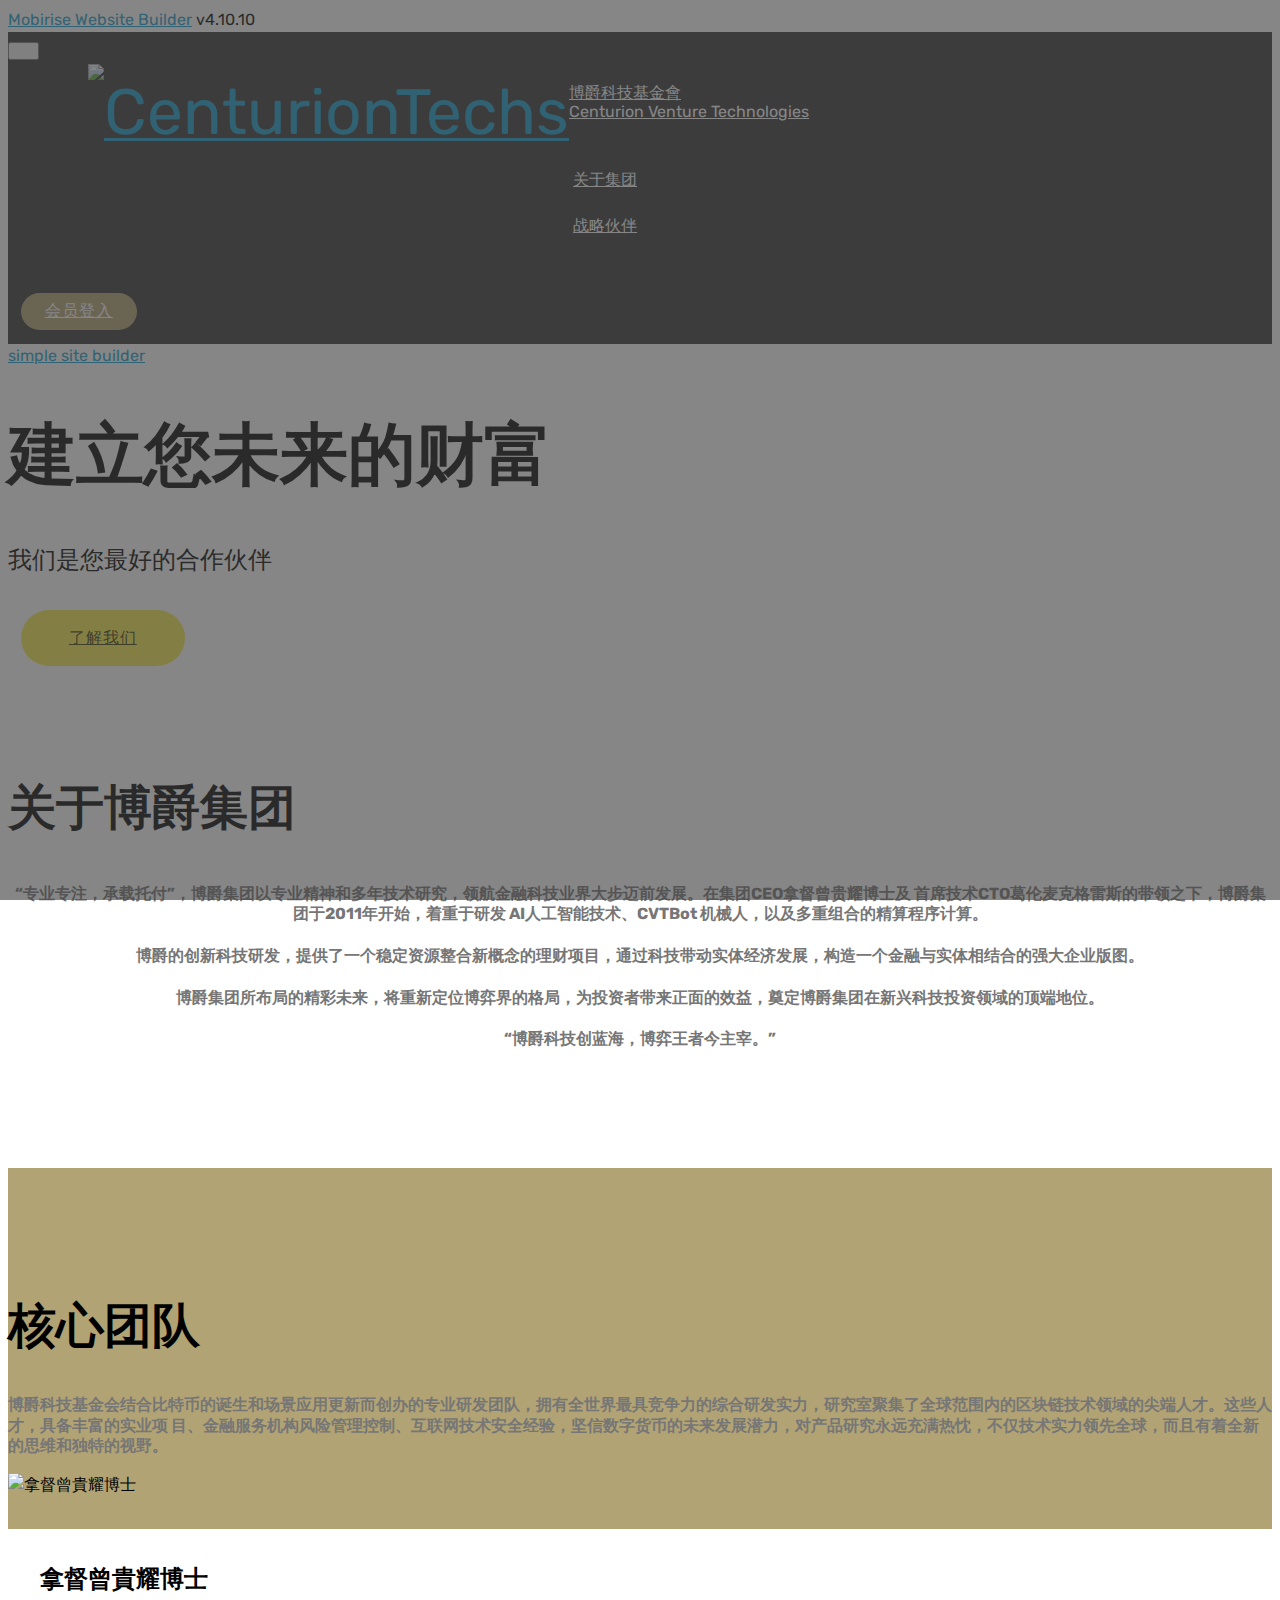
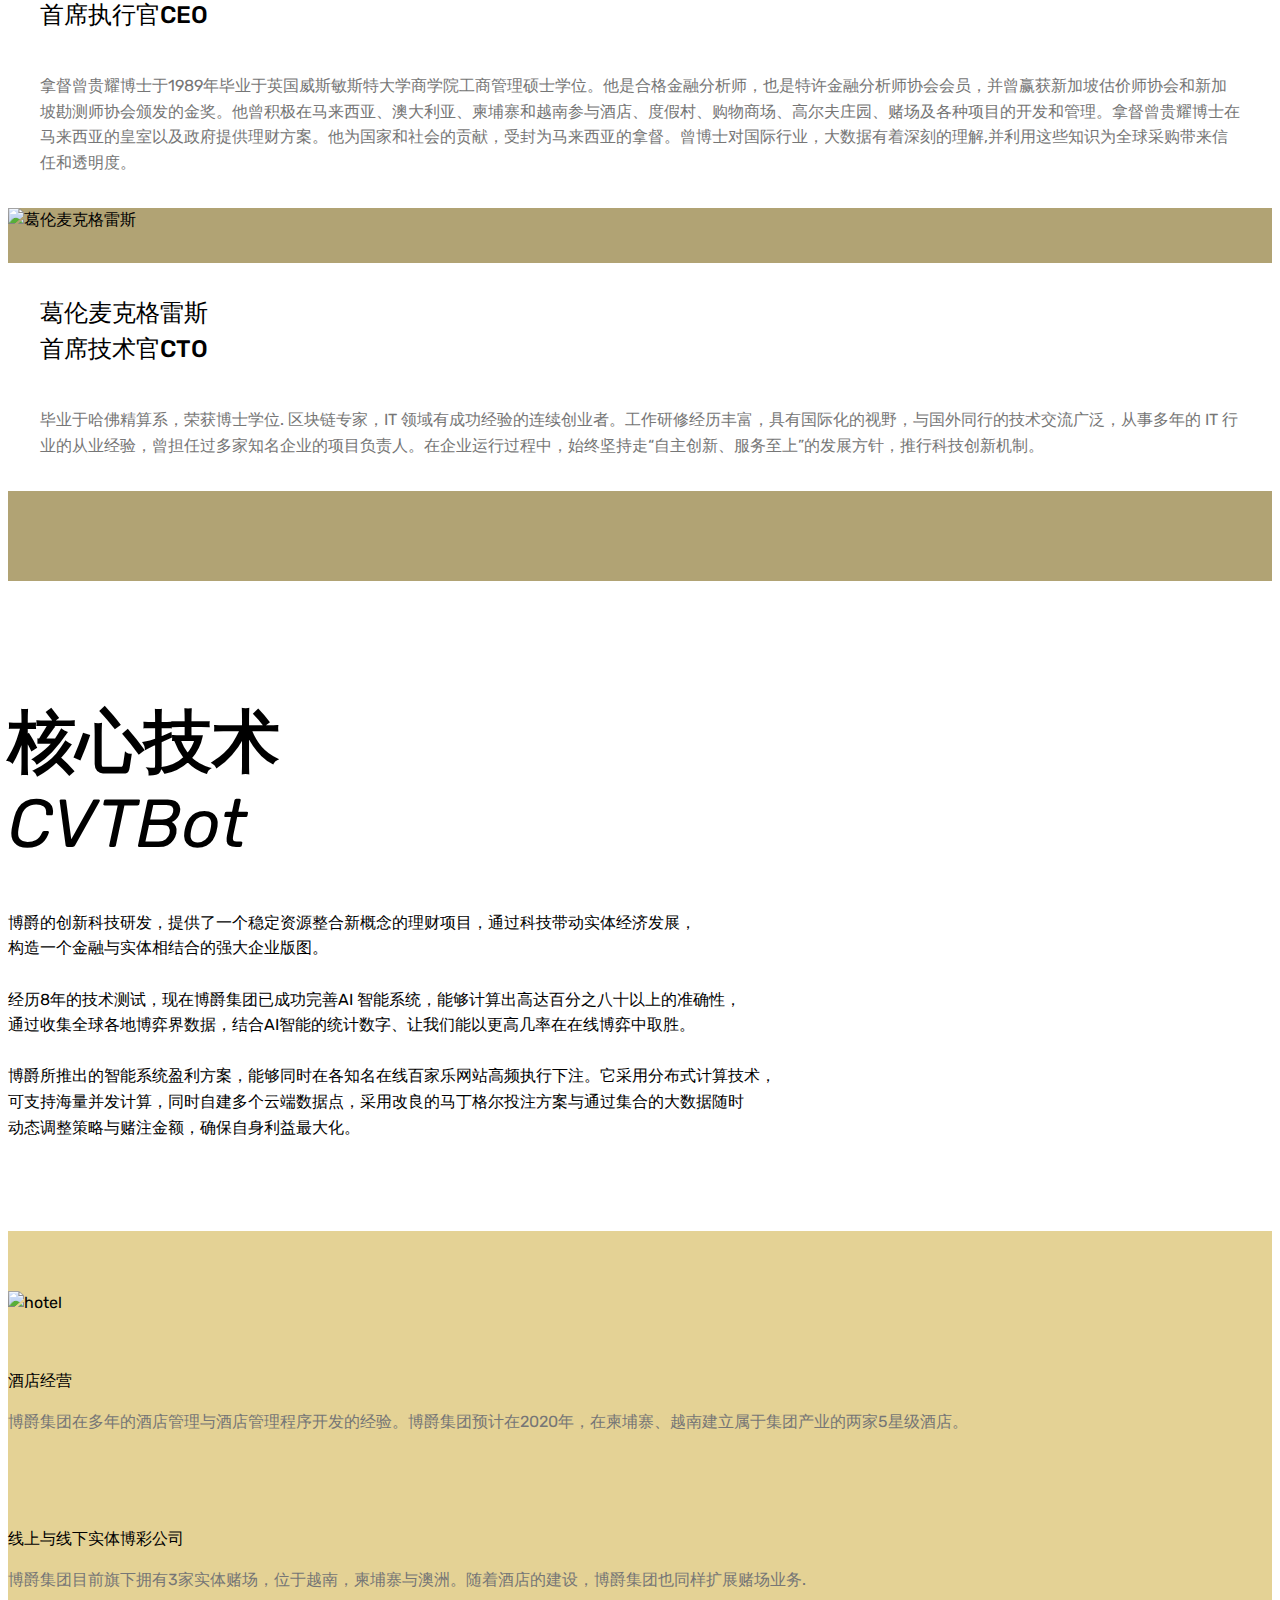
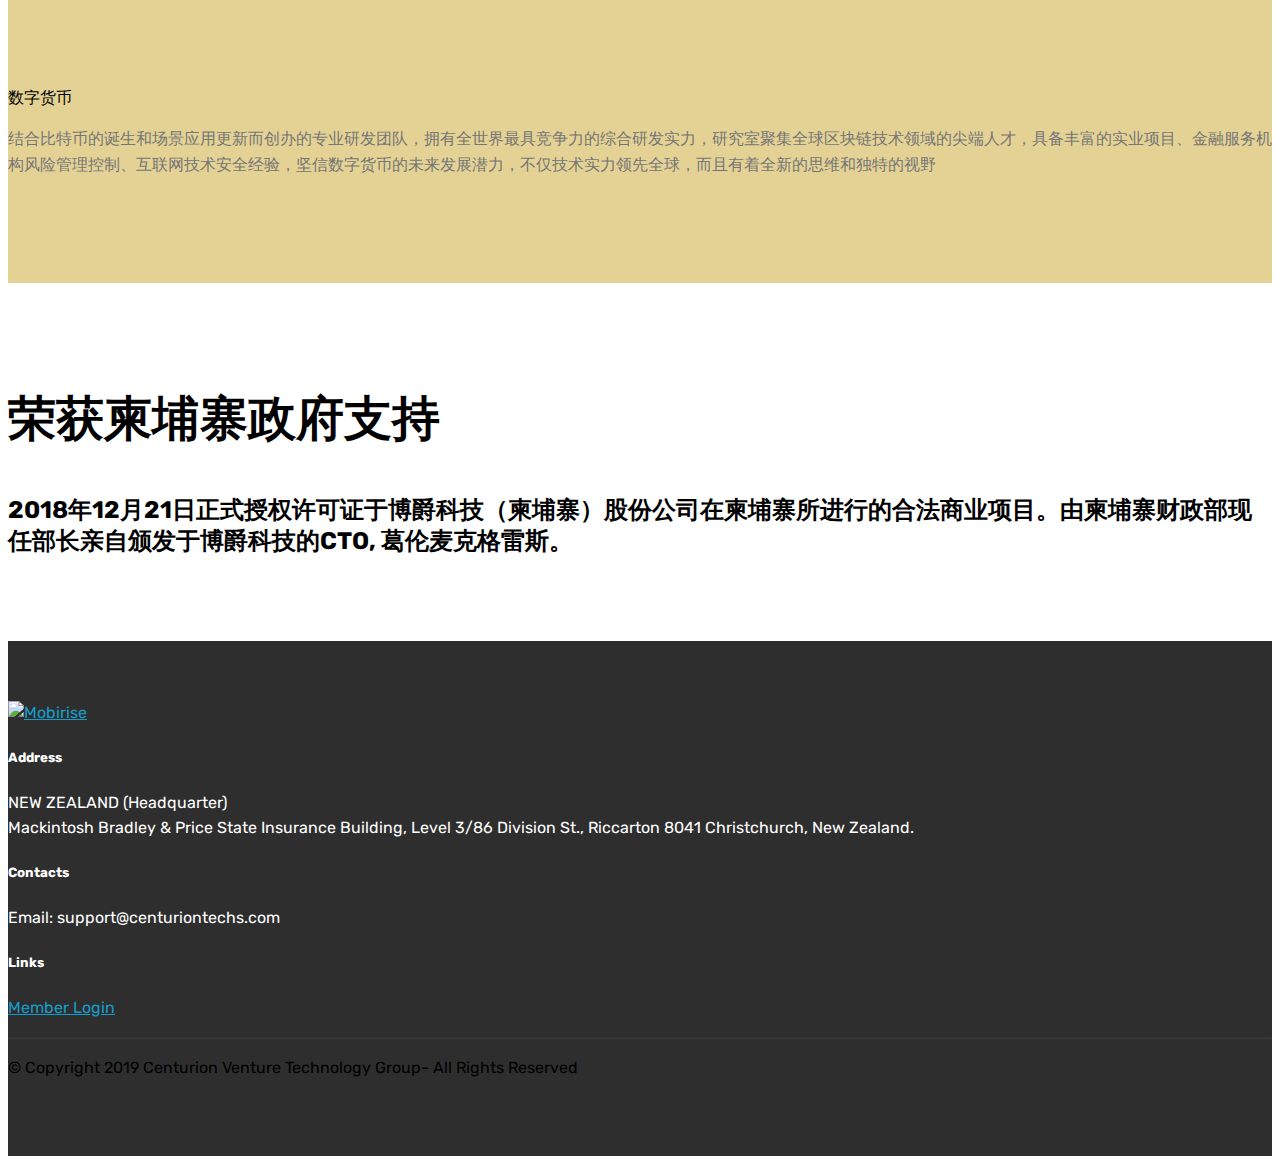
==== index.html @ 99d06e23 "create github pages" ====
<!DOCTYPE html>
<html  >
<head>
  <!-- Site made with Mobirise Website Builder v4.10.10, https://mobirise.com -->
  <meta charset="UTF-8">
  <meta http-equiv="X-UA-Compatible" content="IE=edge">
  <meta name="generator" content="Mobirise v4.10.10, mobirise.com">
  <meta name="viewport" content="width=device-width, initial-scale=1, minimum-scale=1">
  <link rel="shortcut icon" href="assets/images/cvt-logo-only-1-94x87.png" type="image/x-icon">
  <meta name="description" content="">
  
  <title>Home</title>
  <link rel="preload" as="style" href="assets/web/assets/mobirise-icons/mobirise-icons.css">
<link rel="stylesheet" href="assets/web/assets/mobirise-icons/mobirise-icons.css">
  <link rel="preload" as="style" href="assets/bootstrap/css/bootstrap.min.css">
<link rel="stylesheet" href="assets/bootstrap/css/bootstrap.min.css">
  <link rel="preload" as="style" href="assets/bootstrap/css/bootstrap-grid.min.css">
<link rel="stylesheet" href="assets/bootstrap/css/bootstrap-grid.min.css">
  <link rel="preload" as="style" href="assets/bootstrap/css/bootstrap-reboot.min.css">
<link rel="stylesheet" href="assets/bootstrap/css/bootstrap-reboot.min.css">
  <link rel="stylesheet" href="assets/socicon/css/styles.css">
  <link rel="stylesheet" href="assets/tether/tether.min.css">
  <link rel="stylesheet" href="assets/dropdown/css/style.css">
  <link rel="stylesheet" href="assets/theme/css/style.css">
  <link rel="preload" as="style" href="assets/mobirise/css/mbr-additional.css"><link rel="stylesheet" href="assets/mobirise/css/mbr-additional.css" type="text/css">
  
  
  
</head>
<body>
  <section class="menu cid-qTkzRZLJNu" once="menu" id="menu1-0">

    

    <nav class="navbar navbar-expand beta-menu navbar-dropdown align-items-center navbar-toggleable-sm">
        <button class="navbar-toggler navbar-toggler-right" type="button" data-toggle="collapse" data-target="#navbarSupportedContent" aria-controls="navbarSupportedContent" aria-expanded="false" aria-label="Toggle navigation">
            <div class="hamburger">
                <span></span>
                <span></span>
                <span></span>
                <span></span>
            </div>
        </button>
        <div class="menu-logo">
            <div class="navbar-brand">
                <span class="navbar-logo">
                    <a href="index.html">
                         <img src="assets/images/cvt-logo-only-1-94x87.png" alt="CenturionTechs" title="" style="height: 4.8rem;">
                    </a>
                </span>
                <span class="navbar-caption-wrap"><a class="navbar-caption text-white display-4" href="index.html">博爵科技基金會<br>Centurion Venture Technologies<br></a></span>
            </div>
        </div>
        <div class="collapse navbar-collapse" id="navbarSupportedContent">
            <ul class="navbar-nav nav-dropdown" data-app-modern-menu="true"><li class="nav-item">
                    <a class="nav-link link text-white display-4" href="about_us.html">
                        <span class="mbri-home mbr-iconfont mbr-iconfont-btn"></span>
                        关于集团</a>
                </li>
                <li class="nav-item">
                    <a class="nav-link link text-white display-4" href="partnership.html">
                        <span class="mbri-search mbr-iconfont mbr-iconfont-btn"></span>
                        战略伙伴</a>
                </li></ul>
            <div class="navbar-buttons mbr-section-btn"><a class="btn btn-sm btn-danger display-4" href="http://login.centuriontechs.com/Login_m.aspx">会员登入</a></div>
        </div>
    </nav>
</section>

<section class="engine"><a href="https://mobirise.info/f">simple site builder</a></section><section class="cid-qTkA127IK8 mbr-fullscreen mbr-parallax-background" id="header2-1">

    

    

    <div class="container align-center">
        <div class="row justify-content-md-center">
            <div class="mbr-white col-md-10">
                <h1 class="mbr-section-title mbr-bold pb-3 mbr-fonts-style display-1">建立您未来的财富</h1>
                
                <p class="mbr-text pb-3 mbr-fonts-style display-5">
                    我们是您最好的合作伙伴
                </p>
                <div class="mbr-section-btn"><a class="btn btn-md btn-success display-4" href="index.html#content4-3">了解我们</a></div>
            </div>
        </div>
    </div>
    <div class="mbr-arrow hidden-sm-down" aria-hidden="true">
        <a href="#next">
            <i class="mbri-down mbr-iconfont"></i>
        </a>
    </div>
</section>

<section class="mbr-section content4 cid-rCIioKDkxf" id="content4-3">

    

    <div class="container">
        <div class="media-container-row">
            <div class="title col-12 col-md-8">
                <h2 class="align-center pb-3 mbr-fonts-style display-2">关于博爵集团</h2>
                <h3 class="mbr-section-subtitle align-center mbr-light mbr-fonts-style display-4">“专业专注，承载托付”，博爵集团以专业精神和多年技术研究，领航金融科技业界大步迈前发展。在集团CEO拿督曾贵耀博士及 首席技术CTO葛伦麦克格雷斯的带领之下，博爵集团于2011年开始，着重于研发 AI人工智能技术、CVTBot 机械人，以及多重组合的精算程序计算。<div><br></div><div>博爵的创新科技研发，提供了一个稳定资源整合新概念的理财项目，通过科技带动实体经济发展，构造一个金融与实体相结合的强大企业版图。</div><br><div>博爵集团所布局的精彩未来，将重新定位博弈界的格局，为投资者带来正面的效益，奠定博爵集团在新兴科技投资领域的顶端地位。</div><div><br></div><div>“博爵科技创蓝海，博弈王者今主宰。”</div><div><br></div><div><br></div></h3>
                
            </div>
        </div>
    </div>
</section>

<section class="features18 popup-btn-cards cid-rCIofyHYkK" id="features18-5">

    

    
    <div class="container">
        <h2 class="mbr-section-title pb-3 align-center mbr-fonts-style display-2">
            核心团队</h2>
        <h3 class="mbr-section-subtitle display-5 align-center mbr-fonts-style mbr-light display-7">博爵科技基金会结合比特币的诞生和场景应用更新而创办的专业研发团队，拥有全世界最具竞争力的综合研发实力，研究室聚集了全球范围内的区块链技术领域的尖端人才。这些人才，具备丰富的实业项 目、金融服务机构风险管理控制、互联网技术安全经验，坚信数字货币的未来发展潜力，对产品研究永远充满热忱，不仅技术实力领先全球，而且有着全新的思维和独特的视野。</h3>
        <div class="media-container-row pt-5 ">
            <div class="card p-3 col-12 col-md-6">
                <div class="card-wrapper ">
                    <div class="card-img">
                        <div class="mbr-overlay"></div>
                        <div class="mbr-section-btn text-center"><a href="https://mobirise.co" class="btn btn-primary display-4">Learn More</a></div>
                        <img src="assets/images/dato-chan-1046x811.jpg" alt="拿督曾貴耀博士" title="首席执行官CEO">
                    </div>
                    <div class="card-box">
                        <h4 class="card-title mbr-fonts-style display-5"><strong>
                            拿督曾貴耀博士</strong><br>首席执行官CEO<br>
                        </h4>
                        <p class="mbr-text mbr-fonts-style align-left display-7">拿督曾贵耀博士于1989年毕业于英国威斯敏斯特大学商学院工商管理硕士学位。他是合格金融分析师，也是特许金融分析师协会会员，并曾赢获新加坡估价师协会和新加坡勘测师协会颁发的金奖。他曾积极在马来西亚、澳大利亚、柬埔寨和越南参与酒店、度假村、购物商场、高尔夫庄园、赌场及各种项目的开发和管理。拿督曾贵耀博士在马来西亚的皇室以及政府提供理财方案。他为国家和社会的贡献，受封为马来西亚的拿督。曾博士对国际行业，大数据有着深刻的理解,并利用这些知识为全球采购带来信任和透明度。<br></p>
                    </div>
                </div>
            </div>
            <div class="card p-3 col-12 col-md-6">
                <div class="card-wrapper">
                    <div class="card-img">
                        <div class="mbr-overlay"></div>
                        <div class="mbr-section-btn text-center"><a href="https://mobirise.co" class="btn btn-primary display-4">Learn More</a></div>
                        <img src="assets/images/magaren-1-1038x852.jpeg" alt="葛伦麦克格雷斯" title="CTO">
                    </div>
                    <div class="card-box">
                        <h4 class="card-title mbr-fonts-style display-5">
                            葛伦麦克格雷斯
                        <div>首席技术官CTO</div></h4>
                        <p class="mbr-text mbr-fonts-style display-7">毕业于哈佛精算系，荣获博士学位. 区块链专家，IT 领域有成功经验的连续创业者。工作研修经历丰富，具有国际化的视野，与国外同行的技术交流广泛，从事多年的 IT 行业的从业经验，曾担任过多家知名企业的项目负责人。在企业运行过程中，始终坚持走“自主创新、服务至上”的发展方针，推行科技创新机制。<br></p>
                    </div>
                </div>
            </div>

            

            
        </div>
    </div>
</section>

<section class="header8 cid-rCLdLtRGqb mbr-parallax-background" id="header8-d">

    

    <div class="mbr-overlay" style="opacity: 0.4; background-color: rgb(118, 118, 118);">
    </div>

    <div class="container align-center">
        <div class="row justify-content-md-center">
            <div class="mbr-white col-md-10">
                <h1 class="mbr-section-title align-center py-2 mbr-bold mbr-fonts-style display-1">核心技术<br><span style="font-weight: normal;"><em>CVTBot</em></span></h1>
                <p class="mbr-text align-center py-2 mbr-fonts-style display-7">博爵的创新科技研发，提供了一个稳定资源整合新概念的理财项目，通过科技带动实体经济发展，<br>构造一个金融与实体相结合的强大企业版图。<br>&nbsp;<br>经历8年的技术测试，现在博爵集团已成功完善AI 智能系统，能够计算出高达百分之八十以上的准确性，<br>通过收集全球各地博弈界数据，结合AI智能的统计数字、让我们能以更高几率在在线博弈中取胜。<br><br>博爵所推出的智能系统盈利方案，能够同时在各知名在线百家乐网站高频执行下注。它采用分布式计算技术，<br>可支持海量并发计算，同时自建多个云端数据点，采用改良的马丁格尔投注方案与通过集合的大数据随时<br>动态调整策略与赌注金额，确保自身利益最大化。<br></p>
                
                
                
            </div>
        </div>
    </div>
    
</section>

<section class="features2 cid-rCLf1UxCvm" id="features2-e">

    

    
    
    <div class="container">
        <div class="media-container-row">
            <div class="card p-3 col-12 col-md-6 col-lg-4">
                <div class="card-wrapper">
                    <div class="card-img">
                        <img src="assets/images/mbr-676x451.jpg" alt="hotel" title="">
                    </div>
                    <div class="card-box">
                        <h4 class="card-title pb-3 mbr-fonts-style display-7">
                            酒店经营</h4>
                        <p class="mbr-text mbr-fonts-style display-7">博爵集团在多年的酒店管理与酒店管理程序开发的经验。博爵集团预计在2020年，在柬埔寨、越南建立属于集团产业的两家5星级酒店。</p>
                    </div>
                </div>
            </div>

            <div class="card p-3 col-12 col-md-6 col-lg-4">
                <div class="card-wrapper">
                    <div class="card-img">
                        <img src="assets/images/mbr-1-676x451.jpg" alt="" title="">
                    </div>
                    <div class="card-box ">
                        <h4 class="card-title pb-3 mbr-fonts-style display-7">
                            线上与线下实体博彩公司</h4>
                        <p class="mbr-text mbr-fonts-style display-7">博爵集团目前旗下拥有3家实体赌场，位于越南，柬埔寨与澳洲。随着酒店的建设，博爵集团也同样扩展赌场业务.</p>
                    </div>
                </div>
            </div>

            <div class="card p-3 col-12 col-md-6 col-lg-4">
                <div class="card-wrapper">
                    <div class="card-img">
                        <img src="assets/images/mbr-2-676x451.jpg" alt="" title="">
                    </div>
                    <div class="card-box">
                        <h4 class="card-title pb-3 mbr-fonts-style display-7">数字货币</h4>
                        <p class="mbr-text mbr-fonts-style display-7">结合比特币的诞生和场景应用更新而创办的专业研发团队，拥有全世界最具竞争力的综合研发实力，研究室聚集全球区块链技术领域的尖端人才，具备丰富的实业项目、金融服务机构风险管理控制、互联网技术安全经验，坚信数字货币的未来发展潜力，不仅技术实力领先全球，而且有着全新的思维和独特的视野</p>
                    </div>
                </div>
            </div>

            
        </div>
    </div>
</section>

<section class="mbr-section content5 cid-rCLjdOFWBd mbr-parallax-background" id="content5-g">

    

    <div class="mbr-overlay" style="opacity: 0.4; background-color: rgb(35, 35, 35);">
    </div>

    <div class="container">
        <div class="media-container-row">
            <div class="title col-12 col-md-8">
                <h2 class="align-center mbr-bold mbr-white pb-3 mbr-fonts-style display-2">荣获柬埔寨政府支持&nbsp;</h2>
                <h3 class="mbr-section-subtitle align-center mbr-light mbr-white pb-3 mbr-fonts-style display-5">2018年12月21日正式授权许可证于博爵科技（柬埔寨）股份公司在柬埔寨所进行的合法商业项目。由柬埔寨财政部现任部长亲自颁发于博爵科技的CTO, 葛伦麦克格雷斯。</h3>
                
                
            </div>
        </div>
    </div>
</section>

<section class="cid-qTkAaeaxX5" id="footer1-2">

    

    

    <div class="container">
        <div class="media-container-row content text-white">
            <div class="col-12 col-md-3">
                <div class="media-wrap">
                    <a href="https://mobirise.com/">
                        <img src="assets/images/-logo-white-1-208x101.png" alt="Mobirise" title="">
                    </a>
                </div>
            </div>
            <div class="col-12 col-md-3 mbr-fonts-style display-7">
                <h5 class="pb-3">
                    Address
                </h5>
                <p class="mbr-text">NEW ZEALAND (Headquarter)<br>Mackintosh Bradley &amp; Price State Insurance Building, Level 3/86 Division St., Riccarton 8041 Christchurch, New Zealand.</p>
            </div>
            <div class="col-12 col-md-3 mbr-fonts-style display-7">
                <h5 class="pb-3">
                    Contacts
                </h5>
                <p class="mbr-text">
                    Email: support@centuriontechs.com
<br></p>
            </div>
            <div class="col-12 col-md-3 mbr-fonts-style display-7">
                <h5 class="pb-3">
                    Links
                </h5>
                <p class="mbr-text"><a href="http://login.centuriontechs.com">Member Login</a></p>
            </div>
        </div>
        <div class="footer-lower">
            <div class="media-container-row">
                <div class="col-sm-12">
                    <hr>
                </div>
            </div>
            <div class="media-container-row mbr-white">
                <div class="col-sm-6 copyright">
                    <p class="mbr-text mbr-fonts-style display-7">
                        © Copyright 2019 Centurion Venture Technology Group- All Rights Reserved
                    </p>
                </div>
                <div class="col-md-6">
                    
                </div>
            </div>
        </div>
    </div>
</section>


  <script src="assets/web/assets/jquery/jquery.min.js"></script>
  <script src="assets/popper/popper.min.js"></script>
  <script src="assets/bootstrap/js/bootstrap.min.js"></script>
  <script async src="assets/smoothscroll/smooth-scroll.js"></script>
  <script async src="assets/tether/tether.min.js"></script>
  <script async src="assets/touchswipe/jquery.touch-swipe.min.js"></script>
  <script async src="assets/parallax/jarallax.min.js"></script>
  <script async src="assets/mbr-popup-btns/mbr-popup-btns.js"></script>
  <script async src="assets/playervimeo/vimeo_player.js"></script>
  <script async src="assets/dropdown/js/nav-dropdown.js"></script>
  <script async src="assets/dropdown/js/navbar-dropdown.js"></script>
  <script async src="assets/theme/js/script.js"></script>
  
  
</body>
</html>
---- assets/mobirise/css/mbr-additional.css ----
@import url(https://fonts.googleapis.com/css?family=Rubik:300,300i,400,400i,500,500i,700,700i,900,900i&display=swap);





body {
  font-style: normal;
  line-height: 1.5;
  font-family: Rubik;
}
.mbr-section-title {
  font-style: normal;
  line-height: 1.2;
}
.mbr-section-subtitle {
  line-height: 1.3;
}
.mbr-text {
  font-style: normal;
  line-height: 1.6;
}
.display-1 {
  font-family: 'Rubik', sans-serif;
  font-size: 4.25rem;
  font-display: swap;
}
.display-1 > .mbr-iconfont {
  font-size: 6.8rem;
}
.display-2 {
  font-family: 'Rubik', sans-serif;
  font-size: 3rem;
  font-display: swap;
}
.display-2 > .mbr-iconfont {
  font-size: 4.8rem;
}
.display-4 {
  font-family: 'Rubik', sans-serif;
  font-size: 1rem;
  font-display: swap;
}
.display-4 > .mbr-iconfont {
  font-size: 1.6rem;
}
.display-5 {
  font-family: 'Rubik', sans-serif;
  font-size: 1.5rem;
  font-display: swap;
}
.display-5 > .mbr-iconfont {
  font-size: 2.4rem;
}
.display-7 {
  font-family: 'Rubik', sans-serif;
  font-size: 1rem;
  font-display: swap;
}
.display-7 > .mbr-iconfont {
  font-size: 1.6rem;
}
/* ---- Fluid typography for mobile devices ---- */
/* 1.4 - font scale ratio ( bootstrap == 1.42857 ) */
/* 100vw - current viewport width */
/* (48 - 20)  48 == 48rem == 768px, 20 == 20rem == 320px(minimal supported viewport) */
/* 0.65 - min scale variable, may vary */
@media (max-width: 768px) {
  .display-1 {
    font-size: 3.4rem;
    font-size: calc( 2.1374999999999997rem + (4.25 - 2.1374999999999997) * ((100vw - 20rem) / (48 - 20)));
    line-height: calc( 1.4 * (2.1374999999999997rem + (4.25 - 2.1374999999999997) * ((100vw - 20rem) / (48 - 20))));
  }
  .display-2 {
    font-size: 2.4rem;
    font-size: calc( 1.7rem + (3 - 1.7) * ((100vw - 20rem) / (48 - 20)));
    line-height: calc( 1.4 * (1.7rem + (3 - 1.7) * ((100vw - 20rem) / (48 - 20))));
  }
  .display-4 {
    font-size: 0.8rem;
    font-size: calc( 1rem + (1 - 1) * ((100vw - 20rem) / (48 - 20)));
    line-height: calc( 1.4 * (1rem + (1 - 1) * ((100vw - 20rem) / (48 - 20))));
  }
  .display-5 {
    font-size: 1.2rem;
    font-size: calc( 1.175rem + (1.5 - 1.175) * ((100vw - 20rem) / (48 - 20)));
    line-height: calc( 1.4 * (1.175rem + (1.5 - 1.175) * ((100vw - 20rem) / (48 - 20))));
  }
}
/* Buttons */
.btn {
  font-weight: 500;
  border-width: 2px;
  font-style: normal;
  letter-spacing: 1px;
  margin: .4rem .8rem;
  white-space: normal;
  -webkit-transition: all 0.3s ease-in-out;
  -moz-transition: all 0.3s ease-in-out;
  transition: all 0.3s ease-in-out;
  display: inline-flex;
  align-items: center;
  justify-content: center;
  word-break: break-word;
  -webkit-align-items: center;
  -webkit-justify-content: center;
  display: -webkit-inline-flex;
  padding: 1rem 3rem;
  border-radius: 3px;
}
.btn-sm {
  font-weight: 500;
  letter-spacing: 1px;
  -webkit-transition: all 0.3s ease-in-out;
  -moz-transition: all 0.3s ease-in-out;
  transition: all 0.3s ease-in-out;
  padding: 0.6rem 1.5rem;
  border-radius: 3px;
}
.btn-md {
  font-weight: 500;
  letter-spacing: 1px;
  margin: .4rem .8rem !important;
  -webkit-transition: all 0.3s ease-in-out;
  -moz-transition: all 0.3s ease-in-out;
  transition: all 0.3s ease-in-out;
  padding: 1rem 3rem;
  border-radius: 3px;
}
.btn-lg {
  font-weight: 500;
  letter-spacing: 1px;
  margin: .4rem .8rem !important;
  -webkit-transition: all 0.3s ease-in-out;
  -moz-transition: all 0.3s ease-in-out;
  transition: all 0.3s ease-in-out;
  padding: 1.2rem 3.2rem;
  border-radius: 3px;
}
.bg-primary {
  background-color: #149dcc !important;
}
.bg-success {
  background-color: #f7ed4a !important;
}
.bg-info {
  background-color: #82786e !important;
}
.bg-warning {
  background-color: #879a9f !important;
}
.bg-danger {
  background-color: #b1a374 !important;
}
.btn-primary,
.btn-primary:active {
  background-color: #149dcc !important;
  border-color: #149dcc !important;
  color: #ffffff !important;
}
.btn-primary:hover,
.btn-primary:focus,
.btn-primary.focus,
.btn-primary.active {
  color: #ffffff !important;
  background-color: #0d6786 !important;
  border-color: #0d6786 !important;
}
.btn-primary.disabled,
.btn-primary:disabled {
  color: #ffffff !important;
  background-color: #0d6786 !important;
  border-color: #0d6786 !important;
}
.btn-secondary,
.btn-secondary:active {
  background-color: #ff3366 !important;
  border-color: #ff3366 !important;
  color: #ffffff !important;
}
.btn-secondary:hover,
.btn-secondary:focus,
.btn-secondary.focus,
.btn-secondary.active {
  color: #ffffff !important;
  background-color: #e50039 !important;
  border-color: #e50039 !important;
}
.btn-secondary.disabled,
.btn-secondary:disabled {
  color: #ffffff !important;
  background-color: #e50039 !important;
  border-color: #e50039 !important;
}
.btn-info,
.btn-info:active {
  background-color: #82786e !important;
  border-color: #82786e !important;
  color: #ffffff !important;
}
.btn-info:hover,
.btn-info:focus,
.btn-info.focus,
.btn-info.active {
  color: #ffffff !important;
  background-color: #59524b !important;
  border-color: #59524b !important;
}
.btn-info.disabled,
.btn-info:disabled {
  color: #ffffff !important;
  background-color: #59524b !important;
  border-color: #59524b !important;
}
.btn-success,
.btn-success:active {
  background-color: #f7ed4a !important;
  border-color: #f7ed4a !important;
  color: #3f3c03 !important;
}
.btn-success:hover,
.btn-success:focus,
.btn-success.focus,
.btn-success.active {
  color: #3f3c03 !important;
  background-color: #eadd0a !important;
  border-color: #eadd0a !important;
}
.btn-success.disabled,
.btn-success:disabled {
  color: #3f3c03 !important;
  background-color: #eadd0a !important;
  border-color: #eadd0a !important;
}
.btn-warning,
.btn-warning:active {
  background-color: #879a9f !important;
  border-color: #879a9f !important;
  color: #ffffff !important;
}
.btn-warning:hover,
.btn-warning:focus,
.btn-warning.focus,
.btn-warning.active {
  color: #ffffff !important;
  background-color: #617479 !important;
  border-color: #617479 !important;
}
.btn-warning.disabled,
.btn-warning:disabled {
  color: #ffffff !important;
  background-color: #617479 !important;
  border-color: #617479 !important;
}
.btn-danger,
.btn-danger:active {
  background-color: #b1a374 !important;
  border-color: #b1a374 !important;
  color: #ffffff !important;
}
.btn-danger:hover,
.btn-danger:focus,
.btn-danger.focus,
.btn-danger.active {
  color: #ffffff !important;
  background-color: #8b7d4e !important;
  border-color: #8b7d4e !important;
}
.btn-danger.disabled,
.btn-danger:disabled {
  color: #ffffff !important;
  background-color: #8b7d4e !important;
  border-color: #8b7d4e !important;
}
.btn-white {
  color: #333333 !important;
}
.btn-white,
.btn-white:active {
  background-color: #ffffff !important;
  border-color: #ffffff !important;
  color: #808080 !important;
}
.btn-white:hover,
.btn-white:focus,
.btn-white.focus,
.btn-white.active {
  color: #808080 !important;
  background-color: #d9d9d9 !important;
  border-color: #d9d9d9 !important;
}
.btn-white.disabled,
.btn-white:disabled {
  color: #808080 !important;
  background-color: #d9d9d9 !important;
  border-color: #d9d9d9 !important;
}
.btn-black,
.btn-black:active {
  background-color: #333333 !important;
  border-color: #333333 !important;
  color: #ffffff !important;
}
.btn-black:hover,
.btn-black:focus,
.btn-black.focus,
.btn-black.active {
  color: #ffffff !important;
  background-color: #0d0d0d !important;
  border-color: #0d0d0d !important;
}
.btn-black.disabled,
.btn-black:disabled {
  color: #ffffff !important;
  background-color: #0d0d0d !important;
  border-color: #0d0d0d !important;
}
.btn-primary-outline,
.btn-primary-outline:active {
  background: none;
  border-color: #0b566f;
  color: #0b566f;
}
.btn-primary-outline:hover,
.btn-primary-outline:focus,
.btn-primary-outline.focus,
.btn-primary-outline.active {
  color: #ffffff;
  background-color: #149dcc;
  border-color: #149dcc;
}
.btn-primary-outline.disabled,
.btn-primary-outline:disabled {
  color: #ffffff !important;
  background-color: #149dcc !important;
  border-color: #149dcc !important;
}
.btn-secondary-outline,
.btn-secondary-outline:active {
  background: none;
  border-color: #cc0033;
  color: #cc0033;
}
.btn-secondary-outline:hover,
.btn-secondary-outline:focus,
.btn-secondary-outline.focus,
.btn-secondary-outline.active {
  color: #ffffff;
  background-color: #ff3366;
  border-color: #ff3366;
}
.btn-secondary-outline.disabled,
.btn-secondary-outline:disabled {
  color: #ffffff !important;
  background-color: #ff3366 !important;
  border-color: #ff3366 !important;
}
.btn-info-outline,
.btn-info-outline:active {
  background: none;
  border-color: #4b453f;
  color: #4b453f;
}
.btn-info-outline:hover,
.btn-info-outline:focus,
.btn-info-outline.focus,
.btn-info-outline.active {
  color: #ffffff;
  background-color: #82786e;
  border-color: #82786e;
}
.btn-info-outline.disabled,
.btn-info-outline:disabled {
  color: #ffffff !important;
  background-color: #82786e !important;
  border-color: #82786e !important;
}
.btn-success-outline,
.btn-success-outline:active {
  background: none;
  border-color: #d2c609;
  color: #d2c609;
}
.btn-success-outline:hover,
.btn-success-outline:focus,
.btn-success-outline.focus,
.btn-success-outline.active {
  color: #3f3c03;
  background-color: #f7ed4a;
  border-color: #f7ed4a;
}
.btn-success-outline.disabled,
.btn-success-outline:disabled {
  color: #3f3c03 !important;
  background-color: #f7ed4a !important;
  border-color: #f7ed4a !important;
}
.btn-warning-outline,
.btn-warning-outline:active {
  background: none;
  border-color: #55666b;
  color: #55666b;
}
.btn-warning-outline:hover,
.btn-warning-outline:focus,
.btn-warning-outline.focus,
.btn-warning-outline.active {
  color: #ffffff;
  background-color: #879a9f;
  border-color: #879a9f;
}
.btn-warning-outline.disabled,
.btn-warning-outline:disabled {
  color: #ffffff !important;
  background-color: #879a9f !important;
  border-color: #879a9f !important;
}
.btn-danger-outline,
.btn-danger-outline:active {
  background: none;
  border-color: #7a6e45;
  color: #7a6e45;
}
.btn-danger-outline:hover,
.btn-danger-outline:focus,
.btn-danger-outline.focus,
.btn-danger-outline.active {
  color: #ffffff;
  background-color: #b1a374;
  border-color: #b1a374;
}
.btn-danger-outline.disabled,
.btn-danger-outline:disabled {
  color: #ffffff !important;
  background-color: #b1a374 !important;
  border-color: #b1a374 !important;
}
.btn-black-outline,
.btn-black-outline:active {
  background: none;
  border-color: #000000;
  color: #000000;
}
.btn-black-outline:hover,
.btn-black-outline:focus,
.btn-black-outline.focus,
.btn-black-outline.active {
  color: #ffffff;
  background-color: #333333;
  border-color: #333333;
}
.btn-black-outline.disabled,
.btn-black-outline:disabled {
  color: #ffffff !important;
  background-color: #333333 !important;
  border-color: #333333 !important;
}
.btn-white-outline,
.btn-white-outline:active,
.btn-white-outline.active {
  background: none;
  border-color: #ffffff;
  color: #ffffff;
}
.btn-white-outline:hover,
.btn-white-outline:focus,
.btn-white-outline.focus {
  color: #333333;
  background-color: #ffffff;
  border-color: #ffffff;
}
.text-primary {
  color: #149dcc !important;
}
.text-secondary {
  color: #ff3366 !important;
}
.text-success {
  color: #f7ed4a !important;
}
.text-info {
  color: #82786e !important;
}
.text-warning {
  color: #879a9f !important;
}
.text-danger {
  color: #b1a374 !important;
}
.text-white {
  color: #ffffff !important;
}
.text-black {
  color: #000000 !important;
}
a.text-primary:hover,
a.text-primary:focus {
  color: #0b566f !important;
}
a.text-secondary:hover,
a.text-secondary:focus {
  color: #cc0033 !important;
}
a.text-success:hover,
a.text-success:focus {
  color: #d2c609 !important;
}
a.text-info:hover,
a.text-info:focus {
  color: #4b453f !important;
}
a.text-warning:hover,
a.text-warning:focus {
  color: #55666b !important;
}
a.text-danger:hover,
a.text-danger:focus {
  color: #7a6e45 !important;
}
a.text-white:hover,
a.text-white:focus {
  color: #b3b3b3 !important;
}
a.text-black:hover,
a.text-black:focus {
  color: #4d4d4d !important;
}
.alert-success {
  background-color: #70c770;
}
.alert-info {
  background-color: #82786e;
}
.alert-warning {
  background-color: #879a9f;
}
.alert-danger {
  background-color: #b1a374;
}
.mbr-section-btn a.btn:not(.btn-form) {
  border-radius: 100px;
}
.mbr-section-btn a.btn:not(.btn-form):hover,
.mbr-section-btn a.btn:not(.btn-form):focus {
  box-shadow: none !important;
}
.mbr-section-btn a.btn:not(.btn-form):hover,
.mbr-section-btn a.btn:not(.btn-form):focus {
  box-shadow: 0 10px 40px 0 rgba(0, 0, 0, 0.2) !important;
  -webkit-box-shadow: 0 10px 40px 0 rgba(0, 0, 0, 0.2) !important;
}
.mbr-gallery-filter li a {
  border-radius: 100px !important;
}
.mbr-gallery-filter li.active .btn {
  background-color: #149dcc;
  border-color: #149dcc;
  color: #ffffff;
}
.mbr-gallery-filter li.active .btn:focus {
  box-shadow: none;
}
.nav-tabs .nav-link {
  border-radius: 100px !important;
}
.btn-form {
  border-radius: 0;
}
.btn-form:hover {
  cursor: pointer;
}
a,
a:hover {
  color: #149dcc;
}
.mbr-plan-header.bg-primary .mbr-plan-subtitle,
.mbr-plan-header.bg-primary .mbr-plan-price-desc {
  color: #b4e6f8;
}
.mbr-plan-header.bg-success .mbr-plan-subtitle,
.mbr-plan-header.bg-success .mbr-plan-price-desc {
  color: #ffffff;
}
.mbr-plan-header.bg-info .mbr-plan-subtitle,
.mbr-plan-header.bg-info .mbr-plan-price-desc {
  color: #beb8b2;
}
.mbr-plan-header.bg-warning .mbr-plan-subtitle,
.mbr-plan-header.bg-warning .mbr-plan-price-desc {
  color: #ced6d8;
}
.mbr-plan-header.bg-danger .mbr-plan-subtitle,
.mbr-plan-header.bg-danger .mbr-plan-price-desc {
  color: #dfd9c6;
}
/* Scroll to top button*/
.scrollToTop_wraper {
  display: none;
}
#scrollToTop a i:before {
  content: '';
  position: absolute;
  height: 40%;
  top: 25%;
  background: #fff;
  width: 2px;
  left: calc(50% - 1px);
}
#scrollToTop a i:after {
  content: '';
  position: absolute;
  display: block;
  border-top: 2px solid #fff;
  border-right: 2px solid #fff;
  width: 40%;
  height: 40%;
  left: 30%;
  bottom: 30%;
  transform: rotate(135deg);
  -webkit-transform: rotate(135deg);
}
/* Others*/
.note-check a[data-value=Rubik] {
  font-style: normal;
}
.mbr-arrow a {
  color: #ffffff;
}
@media (max-width: 767px) {
  .mbr-arrow {
    display: none;
  }
}
.form-control-label {
  position: relative;
  cursor: pointer;
  margin-bottom: .357em;
  padding: 0;
}
.alert {
  color: #ffffff;
  border-radius: 0;
  border: 0;
  font-size: .875rem;
  line-height: 1.5;
  margin-bottom: 1.875rem;
  padding: 1.25rem;
  position: relative;
}
.alert.alert-form::after {
  background-color: inherit;
  bottom: -7px;
  content: "";
  display: block;
  height: 14px;
  left: 50%;
  margin-left: -7px;
  position: absolute;
  transform: rotate(45deg);
  width: 14px;
  -webkit-transform: rotate(45deg);
}
.form-control {
  background-color: #f5f5f5;
  box-shadow: none;
  color: #565656;
  font-family: 'Rubik', sans-serif;
  font-size: 1rem;
  font-display: swap;
  line-height: 1.43;
  min-height: 3.5em;
  padding: 1.07em .5em;
}
.form-control > .mbr-iconfont {
  font-size: 1.6rem;
}
.form-control,
.form-control:focus {
  border: 1px solid #e8e8e8;
}
.form-active .form-control:invalid {
  border-color: red;
}
.mbr-overlay {
  background-color: #000;
  bottom: 0;
  left: 0;
  opacity: .5;
  position: absolute;
  right: 0;
  top: 0;
  z-index: 0;
  pointer-events: none;
}
blockquote {
  font-style: italic;
  padding: 10px 0 10px 20px;
  font-size: 1.09rem;
  position: relative;
  border-color: #149dcc;
  border-width: 3px;
}
ul,
ol,
pre,
blockquote {
  margin-bottom: 2.3125rem;
}
pre {
  background: #f4f4f4;
  padding: 10px 24px;
  white-space: pre-wrap;
}
.inactive {
  -webkit-user-select: none;
  -moz-user-select: none;
  -ms-user-select: none;
  user-select: none;
  pointer-events: none;
  -webkit-user-drag: none;
  user-drag: none;
}
.mbr-section__comments .row {
  justify-content: center;
  -webkit-justify-content: center;
}
/* Forms */
.mbr-form .btn {
  margin: .4rem 0;
}
.mbr-form .input-group-btn a.btn {
  border-radius: 100px !important;
}
.mbr-form .input-group-btn a.btn:hover {
  box-shadow: 0 10px 40px 0 rgba(0, 0, 0, 0.2);
}
.mbr-form .input-group-btn button[type="submit"] {
  border-radius: 100px !important;
  padding: 1rem 3rem;
}
.mbr-form .input-group-btn button[type="submit"]:hover {
  box-shadow: 0 10px 40px 0 rgba(0, 0, 0, 0.2);
}
.form2 .form-control {
  border-top-left-radius: 100px;
  border-bottom-left-radius: 100px;
}
.form2 .input-group-btn a.btn {
  border-top-left-radius: 0 !important;
  border-bottom-left-radius: 0 !important;
}
.form2 .input-group-btn button[type="submit"] {
  border-top-left-radius: 0 !important;
  border-bottom-left-radius: 0 !important;
}
.form3 input[type="email"] {
  border-radius: 100px !important;
}
@media (max-width: 349px) {
  .form2 input[type="email"] {
    border-radius: 100px !important;
  }
  .form2 .input-group-btn a.btn {
    border-radius: 100px !important;
  }
  .form2 .input-group-btn button[type="submit"] {
    border-radius: 100px !important;
  }
}
@media (max-width: 767px) {
  .btn {
    font-size: .75rem !important;
  }
  .btn .mbr-iconfont {
    font-size: 1rem !important;
  }
}
/* Social block */
.btn-social {
  font-size: 20px;
  border-radius: 50%;
  padding: 0;
  width: 44px;
  height: 44px;
  line-height: 44px;
  text-align: center;
  position: relative;
  border: 2px solid #c0a375;
  border-color: #149dcc;
  color: #232323;
  cursor: pointer;
}
.btn-social i {
  top: 0;
  line-height: 44px;
  width: 44px;
}
.btn-social:hover {
  color: #fff;
  background: #149dcc;
}
.btn-social + .btn {
  margin-left: .1rem;
}
/* Footer */
.mbr-footer-content li::before,
.mbr-footer .mbr-contacts li::before {
  background: #149dcc;
}
.mbr-footer-content li a:hover,
.mbr-footer .mbr-contacts li a:hover {
  color: #149dcc;
}
.footer3 input[type="email"],
.footer4 input[type="email"] {
  border-radius: 100px !important;
}
.footer3 .input-group-btn a.btn,
.footer4 .input-group-btn a.btn {
  border-radius: 100px !important;
}
.footer3 .input-group-btn button[type="submit"],
.footer4 .input-group-btn button[type="submit"] {
  border-radius: 100px !important;
}
/* Headers*/
.header13 .form-inline input[type="email"],
.header14 .form-inline input[type="email"] {
  border-radius: 100px;
}
.header13 .form-inline input[type="text"],
.header14 .form-inline input[type="text"] {
  border-radius: 100px;
}
.header13 .form-inline input[type="tel"],
.header14 .form-inline input[type="tel"] {
  border-radius: 100px;
}
.header13 .form-inline a.btn,
.header14 .form-inline a.btn {
  border-radius: 100px;
}
.header13 .form-inline button,
.header14 .form-inline button {
  border-radius: 100px !important;
}
@media screen and (-ms-high-contrast: active), (-ms-high-contrast: none) {
  .card-wrapper {
    flex: auto!important;
  }
}
.jq-selectbox li:hover,
.jq-selectbox li.selected {
  background-color: #149dcc;
  color: #ffffff;
}
.jq-selectbox .jq-selectbox__trigger-arrow,
.jq-number__spin.minus:after,
.jq-number__spin.plus:after {
  transition: 0.4s;
  border-top-color: currentColor;
  border-bottom-color: currentColor;
}
.jq-selectbox:hover .jq-selectbox__trigger-arrow,
.jq-number__spin.minus:hover:after,
.jq-number__spin.plus:hover:after {
  border-top-color: #149dcc;
  border-bottom-color: #149dcc;
}
.xdsoft_datetimepicker .xdsoft_calendar td.xdsoft_default,
.xdsoft_datetimepicker .xdsoft_calendar td.xdsoft_current,
.xdsoft_datetimepicker .xdsoft_timepicker .xdsoft_time_box > div > div.xdsoft_current {
  color: #ffffff !important;
  background-color: #149dcc !important;
  box-shadow: none!important;
}
.xdsoft_datetimepicker .xdsoft_calendar td:hover,
.xdsoft_datetimepicker .xdsoft_timepicker .xdsoft_time_box > div > div:hover {
  color: #ffffff !important;
  background: #ff3366 !important;
  box-shadow: none !important;
}
.lazy-bg {
  background-image: none!important;
}
.lazy-placeholder:not(section) {
  display: block;
  position: relative;
  padding-bottom: 56.25%;
}
iframe.lazy-placeholder,
.lazy-placeholder:after {
  content: '';
  position: absolute;
  width: 100px;
  height: 100px;
  background: transparent no-repeat center;
  background-size: contain;
  top: 50%;
  left: 50%;
  transform: translateX(-50%) translateY(-50%);
  background-image: url("data:image/svg+xml;charset=UTF-8,%3csvg width='32' height='32' viewBox='0 0 64 64' xmlns='http://www.w3.org/2000/svg' stroke='%23149dcc' %3e%3cg fill='none' fill-rule='evenodd'%3e%3cg transform='translate(16 16)' stroke-width='2'%3e%3ccircle stroke-opacity='.5' cx='16' cy='16' r='16'/%3e%3cpath d='M32 16c0-9.94-8.06-16-16-16'%3e%3canimateTransform attributeName='transform' type='rotate' from='0 16 16' to='360 16 16' dur='1s' repeatCount='indefinite'/%3e%3c/path%3e%3c/g%3e%3c/g%3e%3c/svg%3e");
}
section.lazy-placeholder:after {
  opacity: 0.3;
}
.cid-rCL6sUOVLj {
  padding-top: 60px;
  padding-bottom: 60px;
  background-color: #ffffff;
}
.cid-rCL6sUOVLj .mbr-section-subtitle {
  color: #767676;
}
.cid-qTkzRZLJNu .navbar {
  padding: .5rem 0;
  background: #333333;
  transition: none;
  min-height: 77px;
}
.cid-qTkzRZLJNu .navbar-dropdown.bg-color.transparent.opened {
  background: #333333;
}
.cid-qTkzRZLJNu a {
  font-style: normal;
}
.cid-qTkzRZLJNu .nav-item span {
  padding-right: 0.4em;
  line-height: 0.5em;
  vertical-align: text-bottom;
  position: relative;
  text-decoration: none;
}
.cid-qTkzRZLJNu .nav-item a {
  display: flex;
  align-items: center;
  justify-content: center;
  padding: 0.7rem 0 !important;
  margin: 0rem .65rem !important;
}
.cid-qTkzRZLJNu .nav-item:focus,
.cid-qTkzRZLJNu .nav-link:focus {
  outline: none;
}
.cid-qTkzRZLJNu .btn {
  padding: 0.4rem 1.5rem;
  display: inline-flex;
  align-items: center;
}
.cid-qTkzRZLJNu .btn .mbr-iconfont {
  font-size: 1.6rem;
}
.cid-qTkzRZLJNu .menu-logo {
  margin-right: auto;
}
.cid-qTkzRZLJNu .menu-logo .navbar-brand {
  display: flex;
  margin-left: 5rem;
  padding: 0;
  transition: padding .2s;
  min-height: 3.8rem;
  align-items: center;
}
.cid-qTkzRZLJNu .menu-logo .navbar-brand .navbar-caption-wrap {
  display: -webkit-flex;
  -webkit-align-items: center;
  align-items: center;
  word-break: break-word;
  min-width: 7rem;
  margin: .3rem 0;
}
.cid-qTkzRZLJNu .menu-logo .navbar-brand .navbar-caption-wrap .navbar-caption {
  line-height: 1.2rem !important;
  padding-right: 2rem;
}
.cid-qTkzRZLJNu .menu-logo .navbar-brand .navbar-logo {
  font-size: 4rem;
  transition: font-size 0.25s;
}
.cid-qTkzRZLJNu .menu-logo .navbar-brand .navbar-logo img {
  display: flex;
}
.cid-qTkzRZLJNu .menu-logo .navbar-brand .navbar-logo .mbr-iconfont {
  transition: font-size 0.25s;
}
.cid-qTkzRZLJNu .navbar-toggleable-sm .navbar-collapse {
  justify-content: flex-end;
  -webkit-justify-content: flex-end;
  padding-right: 5rem;
  width: auto;
}
.cid-qTkzRZLJNu .navbar-toggleable-sm .navbar-collapse .navbar-nav {
  flex-wrap: wrap;
  -webkit-flex-wrap: wrap;
  padding-left: 0;
}
.cid-qTkzRZLJNu .navbar-toggleable-sm .navbar-collapse .navbar-nav .nav-item {
  -webkit-align-self: center;
  align-self: center;
}
.cid-qTkzRZLJNu .navbar-toggleable-sm .navbar-collapse .navbar-buttons {
  padding-left: 0;
  padding-bottom: 0;
}
.cid-qTkzRZLJNu .dropdown .dropdown-menu {
  background: #333333;
  display: none;
  position: absolute;
  min-width: 5rem;
  padding-top: 1.4rem;
  padding-bottom: 1.4rem;
  text-align: left;
}
.cid-qTkzRZLJNu .dropdown .dropdown-menu .dropdown-item {
  width: auto;
  padding: 0.235em 1.5385em 0.235em 1.5385em !important;
}
.cid-qTkzRZLJNu .dropdown .dropdown-menu .dropdown-item::after {
  right: 0.5rem;
}
.cid-qTkzRZLJNu .dropdown .dropdown-menu .dropdown-submenu {
  margin: 0;
}
.cid-qTkzRZLJNu .dropdown.open > .dropdown-menu {
  display: block;
}
.cid-qTkzRZLJNu .navbar-toggleable-sm.opened:after {
  position: absolute;
  width: 100vw;
  height: 100vh;
  content: '';
  background-color: rgba(0, 0, 0, 0.1);
  left: 0;
  bottom: 0;
  transform: translateY(100%);
  -webkit-transform: translateY(100%);
  z-index: 1000;
}
.cid-qTkzRZLJNu .navbar.navbar-short {
  min-height: 60px;
  transition: all .2s;
}
.cid-qTkzRZLJNu .navbar.navbar-short .navbar-toggler-right {
  top: 20px;
}
.cid-qTkzRZLJNu .navbar.navbar-short .navbar-logo a {
  font-size: 2.5rem !important;
  line-height: 2.5rem;
  transition: font-size 0.25s;
}
.cid-qTkzRZLJNu .navbar.navbar-short .navbar-logo a .mbr-iconfont {
  font-size: 2.5rem !important;
}
.cid-qTkzRZLJNu .navbar.navbar-short .navbar-logo a img {
  height: 3rem !important;
}
.cid-qTkzRZLJNu .navbar.navbar-short .navbar-brand {
  min-height: 3rem;
}
.cid-qTkzRZLJNu button.navbar-toggler {
  width: 31px;
  height: 18px;
  cursor: pointer;
  transition: all .2s;
  top: 1.5rem;
  right: 1rem;
}
.cid-qTkzRZLJNu button.navbar-toggler:focus {
  outline: none;
}
.cid-qTkzRZLJNu button.navbar-toggler .hamburger span {
  position: absolute;
  right: 0;
  width: 30px;
  height: 2px;
  border-right: 5px;
  background-color: #ffffff;
}
.cid-qTkzRZLJNu button.navbar-toggler .hamburger span:nth-child(1) {
  top: 0;
  transition: all .2s;
}
.cid-qTkzRZLJNu button.navbar-toggler .hamburger span:nth-child(2) {
  top: 8px;
  transition: all .15s;
}
.cid-qTkzRZLJNu button.navbar-toggler .hamburger span:nth-child(3) {
  top: 8px;
  transition: all .15s;
}
.cid-qTkzRZLJNu button.navbar-toggler .hamburger span:nth-child(4) {
  top: 16px;
  transition: all .2s;
}
.cid-qTkzRZLJNu nav.opened .hamburger span:nth-child(1) {
  top: 8px;
  width: 0;
  opacity: 0;
  right: 50%;
  transition: all .2s;
}
.cid-qTkzRZLJNu nav.opened .hamburger span:nth-child(2) {
  -webkit-transform: rotate(45deg);
  transform: rotate(45deg);
  transition: all .25s;
}
.cid-qTkzRZLJNu nav.opened .hamburger span:nth-child(3) {
  -webkit-transform: rotate(-45deg);
  transform: rotate(-45deg);
  transition: all .25s;
}
.cid-qTkzRZLJNu nav.opened .hamburger span:nth-child(4) {
  top: 8px;
  width: 0;
  opacity: 0;
  right: 50%;
  transition: all .2s;
}
.cid-qTkzRZLJNu .collapsed.navbar-expand {
  flex-direction: column;
}
.cid-qTkzRZLJNu .collapsed .btn {
  display: flex;
}
.cid-qTkzRZLJNu .collapsed .navbar-collapse {
  display: none !important;
  padding-right: 0 !important;
}
.cid-qTkzRZLJNu .collapsed .navbar-collapse.collapsing,
.cid-qTkzRZLJNu .collapsed .navbar-collapse.show {
  display: block !important;
}
.cid-qTkzRZLJNu .collapsed .navbar-collapse.collapsing .navbar-nav,
.cid-qTkzRZLJNu .collapsed .navbar-collapse.show .navbar-nav {
  display: block;
  text-align: center;
}
.cid-qTkzRZLJNu .collapsed .navbar-collapse.collapsing .navbar-nav .nav-item,
.cid-qTkzRZLJNu .collapsed .navbar-collapse.show .navbar-nav .nav-item {
  clear: both;
}
.cid-qTkzRZLJNu .collapsed .navbar-collapse.collapsing .navbar-buttons,
.cid-qTkzRZLJNu .collapsed .navbar-collapse.show .navbar-buttons {
  text-align: center;
}
.cid-qTkzRZLJNu .collapsed .navbar-collapse.collapsing .navbar-buttons:last-child,
.cid-qTkzRZLJNu .collapsed .navbar-collapse.show .navbar-buttons:last-child {
  margin-bottom: 1rem;
}
.cid-qTkzRZLJNu .collapsed button.navbar-toggler {
  display: block;
}
.cid-qTkzRZLJNu .collapsed .navbar-brand {
  margin-left: 1rem !important;
}
.cid-qTkzRZLJNu .collapsed .navbar-toggleable-sm {
  flex-direction: column;
  -webkit-flex-direction: column;
}
.cid-qTkzRZLJNu .collapsed .dropdown .dropdown-menu {
  width: 100%;
  text-align: center;
  position: relative;
  opacity: 0;
  display: block;
  height: 0;
  visibility: hidden;
  padding: 0;
  transition-duration: .5s;
  transition-property: opacity,padding,height;
}
.cid-qTkzRZLJNu .collapsed .dropdown.open > .dropdown-menu {
  position: relative;
  opacity: 1;
  height: auto;
  padding: 1.4rem 0;
  visibility: visible;
}
.cid-qTkzRZLJNu .collapsed .dropdown .dropdown-submenu {
  left: 0;
  text-align: center;
  width: 100%;
}
.cid-qTkzRZLJNu .collapsed .dropdown .dropdown-toggle[data-toggle="dropdown-submenu"]::after {
  margin-top: 0;
  position: inherit;
  right: 0;
  top: 50%;
  display: inline-block;
  width: 0;
  height: 0;
  margin-left: .3em;
  vertical-align: middle;
  content: "";
  border-top: .30em solid;
  border-right: .30em solid transparent;
  border-left: .30em solid transparent;
}
@media (max-width: 991px) {
  .cid-qTkzRZLJNu .navbar-expand {
    flex-direction: column;
  }
  .cid-qTkzRZLJNu img {
    height: 3.8rem !important;
  }
  .cid-qTkzRZLJNu .btn {
    display: flex;
  }
  .cid-qTkzRZLJNu button.navbar-toggler {
    display: block;
  }
  .cid-qTkzRZLJNu .navbar-brand {
    margin-left: 1rem !important;
  }
  .cid-qTkzRZLJNu .navbar-toggleable-sm {
    flex-direction: column;
    -webkit-flex-direction: column;
  }
  .cid-qTkzRZLJNu .navbar-collapse {
    display: none !important;
    padding-right: 0 !important;
  }
  .cid-qTkzRZLJNu .navbar-collapse.collapsing,
  .cid-qTkzRZLJNu .navbar-collapse.show {
    display: block !important;
  }
  .cid-qTkzRZLJNu .navbar-collapse.collapsing .navbar-nav,
  .cid-qTkzRZLJNu .navbar-collapse.show .navbar-nav {
    display: block;
    text-align: center;
  }
  .cid-qTkzRZLJNu .navbar-collapse.collapsing .navbar-nav .nav-item,
  .cid-qTkzRZLJNu .navbar-collapse.show .navbar-nav .nav-item {
    clear: both;
  }
  .cid-qTkzRZLJNu .navbar-collapse.collapsing .navbar-buttons,
  .cid-qTkzRZLJNu .navbar-collapse.show .navbar-buttons {
    text-align: center;
  }
  .cid-qTkzRZLJNu .navbar-collapse.collapsing .navbar-buttons:last-child,
  .cid-qTkzRZLJNu .navbar-collapse.show .navbar-buttons:last-child {
    margin-bottom: 1rem;
  }
  .cid-qTkzRZLJNu .dropdown .dropdown-menu {
    width: 100%;
    text-align: center;
    position: relative;
    opacity: 0;
    display: block;
    height: 0;
    visibility: hidden;
    padding: 0;
    transition-duration: .5s;
    transition-property: opacity,padding,height;
  }
  .cid-qTkzRZLJNu .dropdown.open > .dropdown-menu {
    position: relative;
    opacity: 1;
    height: auto;
    padding: 1.4rem 0;
    visibility: visible;
  }
  .cid-qTkzRZLJNu .dropdown .dropdown-submenu {
    left: 0;
    text-align: center;
    width: 100%;
  }
  .cid-qTkzRZLJNu .dropdown .dropdown-toggle[data-toggle="dropdown-submenu"]::after {
    margin-top: 0;
    position: inherit;
    right: 0;
    top: 50%;
    display: inline-block;
    width: 0;
    height: 0;
    margin-left: .3em;
    vertical-align: middle;
    content: "";
    border-top: .30em solid;
    border-right: .30em solid transparent;
    border-left: .30em solid transparent;
  }
}
@media (min-width: 767px) {
  .cid-qTkzRZLJNu .menu-logo {
    flex-shrink: 0;
  }
}
.cid-qTkzRZLJNu .navbar-collapse {
  flex-basis: auto;
}
.cid-qTkzRZLJNu .nav-link:hover,
.cid-qTkzRZLJNu .dropdown-item:hover {
  color: #c1c1c1 !important;
}
.cid-rCIsOGmT27 {
  background-image: url("../../../assets/images/mbr-1920x1279.jpg");
}
.cid-rCItQqBxaj {
  padding-top: 90px;
  padding-bottom: 60px;
  background-color: #149dcc;
  background: linear-gradient(45deg, #149dcc, #232323);
}
.cid-rCItQqBxaj .media-container-row {
  flex-direction: row-reverse;
  -webkit-flex-direction: row-reverse;
}
@media (min-width: 992px) {
  .cid-rCItQqBxaj .mbr-figure {
    padding-right: 4rem;
    padding-right: 0;
    padding-left: 4rem;
  }
}
@media (max-width: 991px) {
  .cid-rCItQqBxaj .mbr-figure {
    padding-bottom: 3rem;
  }
}
@media (max-width: 767px) {
  .cid-rCItQqBxaj .mbr-text {
    text-align: center;
  }
}
.cid-rCIuKBQzS9 {
  padding-top: 90px;
  padding-bottom: 90px;
  background-color: #232323;
  background: linear-gradient(45deg, #232323, #232323);
}
@media (min-width: 992px) {
  .cid-rCIuKBQzS9 .mbr-figure {
    padding-right: 4rem;
  }
}
@media (max-width: 991px) {
  .cid-rCIuKBQzS9 .mbr-figure {
    padding-bottom: 3rem;
  }
}
@media (max-width: 767px) {
  .cid-rCIuKBQzS9 .mbr-text {
    text-align: center;
  }
}
.cid-rCLFzZN6IN {
  padding-top: 90px;
  padding-bottom: 90px;
  background-color: #efefef;
}
.cid-rCLFzZN6IN .mbr-section-subtitle {
  color: #767676;
  text-align: center;
  font-weight: 300;
}
.cid-rCLFzZN6IN .timeline-text-content {
  padding: 2rem 2.5rem;
  background: #ffffff;
  margin-left: 2rem;
}
.cid-rCLFzZN6IN .timeline-text-content p {
  margin-bottom: 0;
}
.cid-rCLFzZN6IN .time-line-date-content {
  margin-right: 2rem;
}
.cid-rCLFzZN6IN .time-line-date-content p {
  padding: 2rem 2.5rem;
  background: #ffffff;
  float: right;
}
.cid-rCLFzZN6IN .timeline-element {
  margin-bottom: 50px;
  position: relative;
  word-wrap: break-word;
  word-break: break-word;
  display: -webkit-flex;
  flex-direction: row;
  -webkit-flex-direction: row;
}
.cid-rCLFzZN6IN .timeline-element:hover .mbr-timeline-date {
  box-shadow: 0 7px 20px 0px rgba(0, 0, 0, 0.08);
  transition: all .4s;
}
.cid-rCLFzZN6IN .timeline-element:hover .timeline-text-content {
  box-shadow: 0 7px 20px 0px rgba(0, 0, 0, 0.08);
  transition: all .4s;
}
.cid-rCLFzZN6IN .mbr-timeline-date,
.cid-rCLFzZN6IN .timeline-text-content {
  transition: all .4s;
}
.cid-rCLFzZN6IN .reverse {
  flex-direction: row-reverse;
  -webkit-flex-direction: row-reverse;
}
.cid-rCLFzZN6IN .reverse .timeline-text-content {
  margin-right: 2rem;
  margin-left: 0;
}
.cid-rCLFzZN6IN .reverse .time-line-date-content {
  margin-left: 2rem;
  margin-right: 0rem;
}
.cid-rCLFzZN6IN .reverse .time-line-date-content p {
  float: left;
}
.cid-rCLFzZN6IN .iconBackground {
  position: absolute;
  left: 50%;
  width: 20px;
  height: 20px;
  line-height: 30px;
  text-align: center;
  border-radius: 50%;
  font-size: 30px;
  display: inline-block;
  background-color: #ffffff;
  top: 20px;
  margin-left: -10px;
}
.cid-rCLFzZN6IN .separline:before {
  top: 20px;
  bottom: 0;
  position: absolute;
  content: "";
  width: 2px;
  background-color: #ffffff;
  left: calc(50% - 1px);
  height: calc(100% + 4rem);
}
@media (max-width: 768px) {
  .cid-rCLFzZN6IN .iconBackground {
    left: 0 !important;
  }
  .cid-rCLFzZN6IN .separline:before {
    left: 0!important;
  }
  .cid-rCLFzZN6IN .timeline-text-content {
    margin-left: 0 !important;
  }
  .cid-rCLFzZN6IN .time-line-date-content {
    margin-right: 0 !important;
  }
  .cid-rCLFzZN6IN .time-line-date-content p {
    float: left !important;
  }
  .cid-rCLFzZN6IN .reverse .time-line-date-content {
    margin-left: 0 !important;
  }
  .cid-rCLFzZN6IN .reverse .timeline-text-content {
    margin-right: 0 !important;
  }
}
.cid-rCLFzZN6IN .reverseTimeline {
  display: flex;
  flex-direction: column-reverse;
}
.cid-rCLFzZN6IN .mbr-timeline-text {
  text-align: left;
}
.cid-rCLIeohp8u {
  padding-top: 60px;
  padding-bottom: 60px;
  background-color: #2e2e2e;
}
@media (max-width: 767px) {
  .cid-rCLIeohp8u .content {
    text-align: center;
  }
  .cid-rCLIeohp8u .content > div:not(:last-child) {
    margin-bottom: 2rem;
  }
}
@media (max-width: 767px) {
  .cid-rCLIeohp8u .media-wrap {
    margin-bottom: 1rem;
  }
}
.cid-rCLIeohp8u .media-wrap .mbr-iconfont-logo {
  font-size: 7.5rem;
  color: #f36;
}
.cid-rCLIeohp8u .media-wrap img {
  height: 6rem;
}
@media (max-width: 767px) {
  .cid-rCLIeohp8u .footer-lower .copyright {
    margin-bottom: 1rem;
    text-align: center;
  }
}
.cid-rCLIeohp8u .footer-lower hr {
  margin: 1rem 0;
  border-color: #fff;
  opacity: .05;
}
.cid-rCLIeohp8u .footer-lower .social-list {
  padding-left: 0;
  margin-bottom: 0;
  list-style: none;
  display: flex;
  flex-wrap: wrap;
  justify-content: flex-end;
  -webkit-justify-content: flex-end;
}
.cid-rCLIeohp8u .footer-lower .social-list .mbr-iconfont-social {
  font-size: 1.3rem;
  color: #fff;
}
.cid-rCLIeohp8u .footer-lower .social-list .soc-item {
  margin: 0 .5rem;
}
.cid-rCLIeohp8u .footer-lower .social-list a {
  margin: 0;
  opacity: .5;
  -webkit-transition: .2s linear;
  transition: .2s linear;
}
.cid-rCLIeohp8u .footer-lower .social-list a:hover {
  opacity: 1;
}
@media (max-width: 767px) {
  .cid-rCLIeohp8u .footer-lower .social-list {
    justify-content: center;
    -webkit-justify-content: center;
  }
}
.cid-qTkzRZLJNu .navbar {
  padding: .5rem 0;
  background: #333333;
  transition: none;
  min-height: 77px;
}
.cid-qTkzRZLJNu .navbar-dropdown.bg-color.transparent.opened {
  background: #333333;
}
.cid-qTkzRZLJNu a {
  font-style: normal;
}
.cid-qTkzRZLJNu .nav-item span {
  padding-right: 0.4em;
  line-height: 0.5em;
  vertical-align: text-bottom;
  position: relative;
  text-decoration: none;
}
.cid-qTkzRZLJNu .nav-item a {
  display: flex;
  align-items: center;
  justify-content: center;
  padding: 0.7rem 0 !important;
  margin: 0rem .65rem !important;
}
.cid-qTkzRZLJNu .nav-item:focus,
.cid-qTkzRZLJNu .nav-link:focus {
  outline: none;
}
.cid-qTkzRZLJNu .btn {
  padding: 0.4rem 1.5rem;
  display: inline-flex;
  align-items: center;
}
.cid-qTkzRZLJNu .btn .mbr-iconfont {
  font-size: 1.6rem;
}
.cid-qTkzRZLJNu .menu-logo {
  margin-right: auto;
}
.cid-qTkzRZLJNu .menu-logo .navbar-brand {
  display: flex;
  margin-left: 5rem;
  padding: 0;
  transition: padding .2s;
  min-height: 3.8rem;
  align-items: center;
}
.cid-qTkzRZLJNu .menu-logo .navbar-brand .navbar-caption-wrap {
  display: -webkit-flex;
  -webkit-align-items: center;
  align-items: center;
  word-break: break-word;
  min-width: 7rem;
  margin: .3rem 0;
}
.cid-qTkzRZLJNu .menu-logo .navbar-brand .navbar-caption-wrap .navbar-caption {
  line-height: 1.2rem !important;
  padding-right: 2rem;
}
.cid-qTkzRZLJNu .menu-logo .navbar-brand .navbar-logo {
  font-size: 4rem;
  transition: font-size 0.25s;
}
.cid-qTkzRZLJNu .menu-logo .navbar-brand .navbar-logo img {
  display: flex;
}
.cid-qTkzRZLJNu .menu-logo .navbar-brand .navbar-logo .mbr-iconfont {
  transition: font-size 0.25s;
}
.cid-qTkzRZLJNu .navbar-toggleable-sm .navbar-collapse {
  justify-content: flex-end;
  -webkit-justify-content: flex-end;
  padding-right: 5rem;
  width: auto;
}
.cid-qTkzRZLJNu .navbar-toggleable-sm .navbar-collapse .navbar-nav {
  flex-wrap: wrap;
  -webkit-flex-wrap: wrap;
  padding-left: 0;
}
.cid-qTkzRZLJNu .navbar-toggleable-sm .navbar-collapse .navbar-nav .nav-item {
  -webkit-align-self: center;
  align-self: center;
}
.cid-qTkzRZLJNu .navbar-toggleable-sm .navbar-collapse .navbar-buttons {
  padding-left: 0;
  padding-bottom: 0;
}
.cid-qTkzRZLJNu .dropdown .dropdown-menu {
  background: #333333;
  display: none;
  position: absolute;
  min-width: 5rem;
  padding-top: 1.4rem;
  padding-bottom: 1.4rem;
  text-align: left;
}
.cid-qTkzRZLJNu .dropdown .dropdown-menu .dropdown-item {
  width: auto;
  padding: 0.235em 1.5385em 0.235em 1.5385em !important;
}
.cid-qTkzRZLJNu .dropdown .dropdown-menu .dropdown-item::after {
  right: 0.5rem;
}
.cid-qTkzRZLJNu .dropdown .dropdown-menu .dropdown-submenu {
  margin: 0;
}
.cid-qTkzRZLJNu .dropdown.open > .dropdown-menu {
  display: block;
}
.cid-qTkzRZLJNu .navbar-toggleable-sm.opened:after {
  position: absolute;
  width: 100vw;
  height: 100vh;
  content: '';
  background-color: rgba(0, 0, 0, 0.1);
  left: 0;
  bottom: 0;
  transform: translateY(100%);
  -webkit-transform: translateY(100%);
  z-index: 1000;
}
.cid-qTkzRZLJNu .navbar.navbar-short {
  min-height: 60px;
  transition: all .2s;
}
.cid-qTkzRZLJNu .navbar.navbar-short .navbar-toggler-right {
  top: 20px;
}
.cid-qTkzRZLJNu .navbar.navbar-short .navbar-logo a {
  font-size: 2.5rem !important;
  line-height: 2.5rem;
  transition: font-size 0.25s;
}
.cid-qTkzRZLJNu .navbar.navbar-short .navbar-logo a .mbr-iconfont {
  font-size: 2.5rem !important;
}
.cid-qTkzRZLJNu .navbar.navbar-short .navbar-logo a img {
  height: 3rem !important;
}
.cid-qTkzRZLJNu .navbar.navbar-short .navbar-brand {
  min-height: 3rem;
}
.cid-qTkzRZLJNu button.navbar-toggler {
  width: 31px;
  height: 18px;
  cursor: pointer;
  transition: all .2s;
  top: 1.5rem;
  right: 1rem;
}
.cid-qTkzRZLJNu button.navbar-toggler:focus {
  outline: none;
}
.cid-qTkzRZLJNu button.navbar-toggler .hamburger span {
  position: absolute;
  right: 0;
  width: 30px;
  height: 2px;
  border-right: 5px;
  background-color: #ffffff;
}
.cid-qTkzRZLJNu button.navbar-toggler .hamburger span:nth-child(1) {
  top: 0;
  transition: all .2s;
}
.cid-qTkzRZLJNu button.navbar-toggler .hamburger span:nth-child(2) {
  top: 8px;
  transition: all .15s;
}
.cid-qTkzRZLJNu button.navbar-toggler .hamburger span:nth-child(3) {
  top: 8px;
  transition: all .15s;
}
.cid-qTkzRZLJNu button.navbar-toggler .hamburger span:nth-child(4) {
  top: 16px;
  transition: all .2s;
}
.cid-qTkzRZLJNu nav.opened .hamburger span:nth-child(1) {
  top: 8px;
  width: 0;
  opacity: 0;
  right: 50%;
  transition: all .2s;
}
.cid-qTkzRZLJNu nav.opened .hamburger span:nth-child(2) {
  -webkit-transform: rotate(45deg);
  transform: rotate(45deg);
  transition: all .25s;
}
.cid-qTkzRZLJNu nav.opened .hamburger span:nth-child(3) {
  -webkit-transform: rotate(-45deg);
  transform: rotate(-45deg);
  transition: all .25s;
}
.cid-qTkzRZLJNu nav.opened .hamburger span:nth-child(4) {
  top: 8px;
  width: 0;
  opacity: 0;
  right: 50%;
  transition: all .2s;
}
.cid-qTkzRZLJNu .collapsed.navbar-expand {
  flex-direction: column;
}
.cid-qTkzRZLJNu .collapsed .btn {
  display: flex;
}
.cid-qTkzRZLJNu .collapsed .navbar-collapse {
  display: none !important;
  padding-right: 0 !important;
}
.cid-qTkzRZLJNu .collapsed .navbar-collapse.collapsing,
.cid-qTkzRZLJNu .collapsed .navbar-collapse.show {
  display: block !important;
}
.cid-qTkzRZLJNu .collapsed .navbar-collapse.collapsing .navbar-nav,
.cid-qTkzRZLJNu .collapsed .navbar-collapse.show .navbar-nav {
  display: block;
  text-align: center;
}
.cid-qTkzRZLJNu .collapsed .navbar-collapse.collapsing .navbar-nav .nav-item,
.cid-qTkzRZLJNu .collapsed .navbar-collapse.show .navbar-nav .nav-item {
  clear: both;
}
.cid-qTkzRZLJNu .collapsed .navbar-collapse.collapsing .navbar-buttons,
.cid-qTkzRZLJNu .collapsed .navbar-collapse.show .navbar-buttons {
  text-align: center;
}
.cid-qTkzRZLJNu .collapsed .navbar-collapse.collapsing .navbar-buttons:last-child,
.cid-qTkzRZLJNu .collapsed .navbar-collapse.show .navbar-buttons:last-child {
  margin-bottom: 1rem;
}
.cid-qTkzRZLJNu .collapsed button.navbar-toggler {
  display: block;
}
.cid-qTkzRZLJNu .collapsed .navbar-brand {
  margin-left: 1rem !important;
}
.cid-qTkzRZLJNu .collapsed .navbar-toggleable-sm {
  flex-direction: column;
  -webkit-flex-direction: column;
}
.cid-qTkzRZLJNu .collapsed .dropdown .dropdown-menu {
  width: 100%;
  text-align: center;
  position: relative;
  opacity: 0;
  display: block;
  height: 0;
  visibility: hidden;
  padding: 0;
  transition-duration: .5s;
  transition-property: opacity,padding,height;
}
.cid-qTkzRZLJNu .collapsed .dropdown.open > .dropdown-menu {
  position: relative;
  opacity: 1;
  height: auto;
  padding: 1.4rem 0;
  visibility: visible;
}
.cid-qTkzRZLJNu .collapsed .dropdown .dropdown-submenu {
  left: 0;
  text-align: center;
  width: 100%;
}
.cid-qTkzRZLJNu .collapsed .dropdown .dropdown-toggle[data-toggle="dropdown-submenu"]::after {
  margin-top: 0;
  position: inherit;
  right: 0;
  top: 50%;
  display: inline-block;
  width: 0;
  height: 0;
  margin-left: .3em;
  vertical-align: middle;
  content: "";
  border-top: .30em solid;
  border-right: .30em solid transparent;
  border-left: .30em solid transparent;
}
@media (max-width: 991px) {
  .cid-qTkzRZLJNu .navbar-expand {
    flex-direction: column;
  }
  .cid-qTkzRZLJNu img {
    height: 3.8rem !important;
  }
  .cid-qTkzRZLJNu .btn {
    display: flex;
  }
  .cid-qTkzRZLJNu button.navbar-toggler {
    display: block;
  }
  .cid-qTkzRZLJNu .navbar-brand {
    margin-left: 1rem !important;
  }
  .cid-qTkzRZLJNu .navbar-toggleable-sm {
    flex-direction: column;
    -webkit-flex-direction: column;
  }
  .cid-qTkzRZLJNu .navbar-collapse {
    display: none !important;
    padding-right: 0 !important;
  }
  .cid-qTkzRZLJNu .navbar-collapse.collapsing,
  .cid-qTkzRZLJNu .navbar-collapse.show {
    display: block !important;
  }
  .cid-qTkzRZLJNu .navbar-collapse.collapsing .navbar-nav,
  .cid-qTkzRZLJNu .navbar-collapse.show .navbar-nav {
    display: block;
    text-align: center;
  }
  .cid-qTkzRZLJNu .navbar-collapse.collapsing .navbar-nav .nav-item,
  .cid-qTkzRZLJNu .navbar-collapse.show .navbar-nav .nav-item {
    clear: both;
  }
  .cid-qTkzRZLJNu .navbar-collapse.collapsing .navbar-buttons,
  .cid-qTkzRZLJNu .navbar-collapse.show .navbar-buttons {
    text-align: center;
  }
  .cid-qTkzRZLJNu .navbar-collapse.collapsing .navbar-buttons:last-child,
  .cid-qTkzRZLJNu .navbar-collapse.show .navbar-buttons:last-child {
    margin-bottom: 1rem;
  }
  .cid-qTkzRZLJNu .dropdown .dropdown-menu {
    width: 100%;
    text-align: center;
    position: relative;
    opacity: 0;
    display: block;
    height: 0;
    visibility: hidden;
    padding: 0;
    transition-duration: .5s;
    transition-property: opacity,padding,height;
  }
  .cid-qTkzRZLJNu .dropdown.open > .dropdown-menu {
    position: relative;
    opacity: 1;
    height: auto;
    padding: 1.4rem 0;
    visibility: visible;
  }
  .cid-qTkzRZLJNu .dropdown .dropdown-submenu {
    left: 0;
    text-align: center;
    width: 100%;
  }
  .cid-qTkzRZLJNu .dropdown .dropdown-toggle[data-toggle="dropdown-submenu"]::after {
    margin-top: 0;
    position: inherit;
    right: 0;
    top: 50%;
    display: inline-block;
    width: 0;
    height: 0;
    margin-left: .3em;
    vertical-align: middle;
    content: "";
    border-top: .30em solid;
    border-right: .30em solid transparent;
    border-left: .30em solid transparent;
  }
}
@media (min-width: 767px) {
  .cid-qTkzRZLJNu .menu-logo {
    flex-shrink: 0;
  }
}
.cid-qTkzRZLJNu .navbar-collapse {
  flex-basis: auto;
}
.cid-qTkzRZLJNu .nav-link:hover,
.cid-qTkzRZLJNu .dropdown-item:hover {
  color: #c1c1c1 !important;
}
.cid-rCIvWtpc71 {
  padding-top: 90px;
  padding-bottom: 90px;
  background-image: url("../../../assets/images/mbr-1920x1280.jpg");
}
.cid-rCIvWtpc71 .mbr-section-subtitle,
.cid-rCIvWtpc71 .mbr-text {
  color: #767676;
}
.cid-rCIvWtpc71 .card {
  display: -webkit-flex;
  position: relative;
  justify-content: center;
  -webkit-justify-content: center;
}
.cid-rCIvWtpc71 .card-wrapper {
  height: 100%;
  box-shadow: 0px 0px 0px 0px rgba(0, 0, 0, 0);
  transition: box-shadow 0.3s;
}
.cid-rCIvWtpc71 .card-wrapper .card-img {
  display: -webkit-flex;
  flex-direction: column;
  align-items: center;
  justify-content: center;
  position: relative;
  overflow: hidden;
  border-bottom-right-radius: 0;
  border-bottom-left-radius: 0;
  -webkit-flex-direction: column;
  -webkit-align-items: center;
  -webkit-justify-content: center;
}
.cid-rCIvWtpc71 .card-wrapper .card-img .mbr-overlay {
  background-color: #efefef;
  display: none;
  transition: opacity .3s;
}
.cid-rCIvWtpc71 .card-wrapper .card-img img {
  width: 100%;
}
.cid-rCIvWtpc71 .card-wrapper .card-box {
  background-color: #efefef;
  padding: 0 2rem 2rem 2rem;
  border-bottom-left-radius: 0;
  border-bottom-right-radius: 0;
}
.cid-rCIvWtpc71 .card-wrapper .card-box h4 {
  font-weight: 500;
  margin-bottom: 0;
  padding-top: 2rem;
}
.cid-rCIvWtpc71 .card-wrapper .card-box p {
  margin-bottom: 0;
  padding-top: 1.5rem;
}
.cid-rCIvWtpc71 .card-wrapper:hover {
  box-shadow: 0px 0px 30px 0px rgba(0, 0, 0, 0.05);
}
.cid-rCIvWtpc71 .card-img .mbr-overlay {
  display: block !important;
  opacity: 0;
}
.cid-rCIvWtpc71 .card-img:hover .mbr-overlay {
  opacity: .5;
}
.cid-rCLIc7iWvd {
  padding-top: 60px;
  padding-bottom: 60px;
  background-color: #2e2e2e;
}
@media (max-width: 767px) {
  .cid-rCLIc7iWvd .content {
    text-align: center;
  }
  .cid-rCLIc7iWvd .content > div:not(:last-child) {
    margin-bottom: 2rem;
  }
}
@media (max-width: 767px) {
  .cid-rCLIc7iWvd .media-wrap {
    margin-bottom: 1rem;
  }
}
.cid-rCLIc7iWvd .media-wrap .mbr-iconfont-logo {
  font-size: 7.5rem;
  color: #f36;
}
.cid-rCLIc7iWvd .media-wrap img {
  height: 6rem;
}
@media (max-width: 767px) {
  .cid-rCLIc7iWvd .footer-lower .copyright {
    margin-bottom: 1rem;
    text-align: center;
  }
}
.cid-rCLIc7iWvd .footer-lower hr {
  margin: 1rem 0;
  border-color: #fff;
  opacity: .05;
}
.cid-rCLIc7iWvd .footer-lower .social-list {
  padding-left: 0;
  margin-bottom: 0;
  list-style: none;
  display: flex;
  flex-wrap: wrap;
  justify-content: flex-end;
  -webkit-justify-content: flex-end;
}
.cid-rCLIc7iWvd .footer-lower .social-list .mbr-iconfont-social {
  font-size: 1.3rem;
  color: #fff;
}
.cid-rCLIc7iWvd .footer-lower .social-list .soc-item {
  margin: 0 .5rem;
}
.cid-rCLIc7iWvd .footer-lower .social-list a {
  margin: 0;
  opacity: .5;
  -webkit-transition: .2s linear;
  transition: .2s linear;
}
.cid-rCLIc7iWvd .footer-lower .social-list a:hover {
  opacity: 1;
}
@media (max-width: 767px) {
  .cid-rCLIc7iWvd .footer-lower .social-list {
    justify-content: center;
    -webkit-justify-content: center;
  }
}
.cid-qTkzRZLJNu .navbar {
  padding: .5rem 0;
  background: #333333;
  transition: none;
  min-height: 77px;
}
.cid-qTkzRZLJNu .navbar-dropdown.bg-color.transparent.opened {
  background: #333333;
}
.cid-qTkzRZLJNu a {
  font-style: normal;
}
.cid-qTkzRZLJNu .nav-item span {
  padding-right: 0.4em;
  line-height: 0.5em;
  vertical-align: text-bottom;
  position: relative;
  text-decoration: none;
}
.cid-qTkzRZLJNu .nav-item a {
  display: flex;
  align-items: center;
  justify-content: center;
  padding: 0.7rem 0 !important;
  margin: 0rem .65rem !important;
}
.cid-qTkzRZLJNu .nav-item:focus,
.cid-qTkzRZLJNu .nav-link:focus {
  outline: none;
}
.cid-qTkzRZLJNu .btn {
  padding: 0.4rem 1.5rem;
  display: inline-flex;
  align-items: center;
}
.cid-qTkzRZLJNu .btn .mbr-iconfont {
  font-size: 1.6rem;
}
.cid-qTkzRZLJNu .menu-logo {
  margin-right: auto;
}
.cid-qTkzRZLJNu .menu-logo .navbar-brand {
  display: flex;
  margin-left: 5rem;
  padding: 0;
  transition: padding .2s;
  min-height: 3.8rem;
  align-items: center;
}
.cid-qTkzRZLJNu .menu-logo .navbar-brand .navbar-caption-wrap {
  display: -webkit-flex;
  -webkit-align-items: center;
  align-items: center;
  word-break: break-word;
  min-width: 7rem;
  margin: .3rem 0;
}
.cid-qTkzRZLJNu .menu-logo .navbar-brand .navbar-caption-wrap .navbar-caption {
  line-height: 1.2rem !important;
  padding-right: 2rem;
}
.cid-qTkzRZLJNu .menu-logo .navbar-brand .navbar-logo {
  font-size: 4rem;
  transition: font-size 0.25s;
}
.cid-qTkzRZLJNu .menu-logo .navbar-brand .navbar-logo img {
  display: flex;
}
.cid-qTkzRZLJNu .menu-logo .navbar-brand .navbar-logo .mbr-iconfont {
  transition: font-size 0.25s;
}
.cid-qTkzRZLJNu .navbar-toggleable-sm .navbar-collapse {
  justify-content: flex-end;
  -webkit-justify-content: flex-end;
  padding-right: 5rem;
  width: auto;
}
.cid-qTkzRZLJNu .navbar-toggleable-sm .navbar-collapse .navbar-nav {
  flex-wrap: wrap;
  -webkit-flex-wrap: wrap;
  padding-left: 0;
}
.cid-qTkzRZLJNu .navbar-toggleable-sm .navbar-collapse .navbar-nav .nav-item {
  -webkit-align-self: center;
  align-self: center;
}
.cid-qTkzRZLJNu .navbar-toggleable-sm .navbar-collapse .navbar-buttons {
  padding-left: 0;
  padding-bottom: 0;
}
.cid-qTkzRZLJNu .dropdown .dropdown-menu {
  background: #333333;
  display: none;
  position: absolute;
  min-width: 5rem;
  padding-top: 1.4rem;
  padding-bottom: 1.4rem;
  text-align: left;
}
.cid-qTkzRZLJNu .dropdown .dropdown-menu .dropdown-item {
  width: auto;
  padding: 0.235em 1.5385em 0.235em 1.5385em !important;
}
.cid-qTkzRZLJNu .dropdown .dropdown-menu .dropdown-item::after {
  right: 0.5rem;
}
.cid-qTkzRZLJNu .dropdown .dropdown-menu .dropdown-submenu {
  margin: 0;
}
.cid-qTkzRZLJNu .dropdown.open > .dropdown-menu {
  display: block;
}
.cid-qTkzRZLJNu .navbar-toggleable-sm.opened:after {
  position: absolute;
  width: 100vw;
  height: 100vh;
  content: '';
  background-color: rgba(0, 0, 0, 0.1);
  left: 0;
  bottom: 0;
  transform: translateY(100%);
  -webkit-transform: translateY(100%);
  z-index: 1000;
}
.cid-qTkzRZLJNu .navbar.navbar-short {
  min-height: 60px;
  transition: all .2s;
}
.cid-qTkzRZLJNu .navbar.navbar-short .navbar-toggler-right {
  top: 20px;
}
.cid-qTkzRZLJNu .navbar.navbar-short .navbar-logo a {
  font-size: 2.5rem !important;
  line-height: 2.5rem;
  transition: font-size 0.25s;
}
.cid-qTkzRZLJNu .navbar.navbar-short .navbar-logo a .mbr-iconfont {
  font-size: 2.5rem !important;
}
.cid-qTkzRZLJNu .navbar.navbar-short .navbar-logo a img {
  height: 3rem !important;
}
.cid-qTkzRZLJNu .navbar.navbar-short .navbar-brand {
  min-height: 3rem;
}
.cid-qTkzRZLJNu button.navbar-toggler {
  width: 31px;
  height: 18px;
  cursor: pointer;
  transition: all .2s;
  top: 1.5rem;
  right: 1rem;
}
.cid-qTkzRZLJNu button.navbar-toggler:focus {
  outline: none;
}
.cid-qTkzRZLJNu button.navbar-toggler .hamburger span {
  position: absolute;
  right: 0;
  width: 30px;
  height: 2px;
  border-right: 5px;
  background-color: #ffffff;
}
.cid-qTkzRZLJNu button.navbar-toggler .hamburger span:nth-child(1) {
  top: 0;
  transition: all .2s;
}
.cid-qTkzRZLJNu button.navbar-toggler .hamburger span:nth-child(2) {
  top: 8px;
  transition: all .15s;
}
.cid-qTkzRZLJNu button.navbar-toggler .hamburger span:nth-child(3) {
  top: 8px;
  transition: all .15s;
}
.cid-qTkzRZLJNu button.navbar-toggler .hamburger span:nth-child(4) {
  top: 16px;
  transition: all .2s;
}
.cid-qTkzRZLJNu nav.opened .hamburger span:nth-child(1) {
  top: 8px;
  width: 0;
  opacity: 0;
  right: 50%;
  transition: all .2s;
}
.cid-qTkzRZLJNu nav.opened .hamburger span:nth-child(2) {
  -webkit-transform: rotate(45deg);
  transform: rotate(45deg);
  transition: all .25s;
}
.cid-qTkzRZLJNu nav.opened .hamburger span:nth-child(3) {
  -webkit-transform: rotate(-45deg);
  transform: rotate(-45deg);
  transition: all .25s;
}
.cid-qTkzRZLJNu nav.opened .hamburger span:nth-child(4) {
  top: 8px;
  width: 0;
  opacity: 0;
  right: 50%;
  transition: all .2s;
}
.cid-qTkzRZLJNu .collapsed.navbar-expand {
  flex-direction: column;
}
.cid-qTkzRZLJNu .collapsed .btn {
  display: flex;
}
.cid-qTkzRZLJNu .collapsed .navbar-collapse {
  display: none !important;
  padding-right: 0 !important;
}
.cid-qTkzRZLJNu .collapsed .navbar-collapse.collapsing,
.cid-qTkzRZLJNu .collapsed .navbar-collapse.show {
  display: block !important;
}
.cid-qTkzRZLJNu .collapsed .navbar-collapse.collapsing .navbar-nav,
.cid-qTkzRZLJNu .collapsed .navbar-collapse.show .navbar-nav {
  display: block;
  text-align: center;
}
.cid-qTkzRZLJNu .collapsed .navbar-collapse.collapsing .navbar-nav .nav-item,
.cid-qTkzRZLJNu .collapsed .navbar-collapse.show .navbar-nav .nav-item {
  clear: both;
}
.cid-qTkzRZLJNu .collapsed .navbar-collapse.collapsing .navbar-buttons,
.cid-qTkzRZLJNu .collapsed .navbar-collapse.show .navbar-buttons {
  text-align: center;
}
.cid-qTkzRZLJNu .collapsed .navbar-collapse.collapsing .navbar-buttons:last-child,
.cid-qTkzRZLJNu .collapsed .navbar-collapse.show .navbar-buttons:last-child {
  margin-bottom: 1rem;
}
.cid-qTkzRZLJNu .collapsed button.navbar-toggler {
  display: block;
}
.cid-qTkzRZLJNu .collapsed .navbar-brand {
  margin-left: 1rem !important;
}
.cid-qTkzRZLJNu .collapsed .navbar-toggleable-sm {
  flex-direction: column;
  -webkit-flex-direction: column;
}
.cid-qTkzRZLJNu .collapsed .dropdown .dropdown-menu {
  width: 100%;
  text-align: center;
  position: relative;
  opacity: 0;
  display: block;
  height: 0;
  visibility: hidden;
  padding: 0;
  transition-duration: .5s;
  transition-property: opacity,padding,height;
}
.cid-qTkzRZLJNu .collapsed .dropdown.open > .dropdown-menu {
  position: relative;
  opacity: 1;
  height: auto;
  padding: 1.4rem 0;
  visibility: visible;
}
.cid-qTkzRZLJNu .collapsed .dropdown .dropdown-submenu {
  left: 0;
  text-align: center;
  width: 100%;
}
.cid-qTkzRZLJNu .collapsed .dropdown .dropdown-toggle[data-toggle="dropdown-submenu"]::after {
  margin-top: 0;
  position: inherit;
  right: 0;
  top: 50%;
  display: inline-block;
  width: 0;
  height: 0;
  margin-left: .3em;
  vertical-align: middle;
  content: "";
  border-top: .30em solid;
  border-right: .30em solid transparent;
  border-left: .30em solid transparent;
}
@media (max-width: 991px) {
  .cid-qTkzRZLJNu .navbar-expand {
    flex-direction: column;
  }
  .cid-qTkzRZLJNu img {
    height: 3.8rem !important;
  }
  .cid-qTkzRZLJNu .btn {
    display: flex;
  }
  .cid-qTkzRZLJNu button.navbar-toggler {
    display: block;
  }
  .cid-qTkzRZLJNu .navbar-brand {
    margin-left: 1rem !important;
  }
  .cid-qTkzRZLJNu .navbar-toggleable-sm {
    flex-direction: column;
    -webkit-flex-direction: column;
  }
  .cid-qTkzRZLJNu .navbar-collapse {
    display: none !important;
    padding-right: 0 !important;
  }
  .cid-qTkzRZLJNu .navbar-collapse.collapsing,
  .cid-qTkzRZLJNu .navbar-collapse.show {
    display: block !important;
  }
  .cid-qTkzRZLJNu .navbar-collapse.collapsing .navbar-nav,
  .cid-qTkzRZLJNu .navbar-collapse.show .navbar-nav {
    display: block;
    text-align: center;
  }
  .cid-qTkzRZLJNu .navbar-collapse.collapsing .navbar-nav .nav-item,
  .cid-qTkzRZLJNu .navbar-collapse.show .navbar-nav .nav-item {
    clear: both;
  }
  .cid-qTkzRZLJNu .navbar-collapse.collapsing .navbar-buttons,
  .cid-qTkzRZLJNu .navbar-collapse.show .navbar-buttons {
    text-align: center;
  }
  .cid-qTkzRZLJNu .navbar-collapse.collapsing .navbar-buttons:last-child,
  .cid-qTkzRZLJNu .navbar-collapse.show .navbar-buttons:last-child {
    margin-bottom: 1rem;
  }
  .cid-qTkzRZLJNu .dropdown .dropdown-menu {
    width: 100%;
    text-align: center;
    position: relative;
    opacity: 0;
    display: block;
    height: 0;
    visibility: hidden;
    padding: 0;
    transition-duration: .5s;
    transition-property: opacity,padding,height;
  }
  .cid-qTkzRZLJNu .dropdown.open > .dropdown-menu {
    position: relative;
    opacity: 1;
    height: auto;
    padding: 1.4rem 0;
    visibility: visible;
  }
  .cid-qTkzRZLJNu .dropdown .dropdown-submenu {
    left: 0;
    text-align: center;
    width: 100%;
  }
  .cid-qTkzRZLJNu .dropdown .dropdown-toggle[data-toggle="dropdown-submenu"]::after {
    margin-top: 0;
    position: inherit;
    right: 0;
    top: 50%;
    display: inline-block;
    width: 0;
    height: 0;
    margin-left: .3em;
    vertical-align: middle;
    content: "";
    border-top: .30em solid;
    border-right: .30em solid transparent;
    border-left: .30em solid transparent;
  }
}
@media (min-width: 767px) {
  .cid-qTkzRZLJNu .menu-logo {
    flex-shrink: 0;
  }
}
.cid-qTkzRZLJNu .navbar-collapse {
  flex-basis: auto;
}
.cid-qTkzRZLJNu .nav-link:hover,
.cid-qTkzRZLJNu .dropdown-item:hover {
  color: #c1c1c1 !important;
}
.cid-qTkA127IK8 {
  background-image: url("../../../assets/images/mbr-1920x1080.jpg");
}
.cid-rCIioKDkxf {
  padding-top: 60px;
  padding-bottom: 60px;
  background-color: #ffffff;
}
.cid-rCIioKDkxf .mbr-section-subtitle {
  color: #767676;
  text-align: center;
}
.cid-rCIofyHYkK {
  padding-top: 90px;
  padding-bottom: 90px;
  background-color: #b1a374;
}
.cid-rCIofyHYkK .mbr-section-subtitle,
.cid-rCIofyHYkK .mbr-text {
  color: #767676;
}
.cid-rCIofyHYkK .card {
  display: -webkit-flex;
  position: relative;
  justify-content: center;
  -webkit-justify-content: center;
}
.cid-rCIofyHYkK .card-wrapper {
  height: 100%;
  box-shadow: 0px 0px 0px 0px rgba(0, 0, 0, 0);
  transition: box-shadow 0.3s;
}
.cid-rCIofyHYkK .card-wrapper .card-img {
  display: -webkit-flex;
  flex-direction: column;
  align-items: center;
  justify-content: center;
  position: relative;
  overflow: hidden;
  border-bottom-right-radius: 0;
  border-bottom-left-radius: 0;
  -webkit-flex-direction: column;
  -webkit-align-items: center;
  -webkit-justify-content: center;
}
.cid-rCIofyHYkK .card-wrapper .card-img .mbr-overlay {
  background-color: #ffffff;
  display: none;
  transition: opacity .3s;
}
.cid-rCIofyHYkK .card-wrapper .card-img .mbr-section-btn {
  position: absolute;
  transition: opacity .3s;
  width: 100%;
  left: 0;
  top: 50%;
  height: auto;
  transform: translateY(-50%);
}
.cid-rCIofyHYkK .card-wrapper .card-img img {
  width: 100%;
}
.cid-rCIofyHYkK .card-wrapper .card-box {
  background-color: #ffffff;
  padding: 0 2rem 2rem 2rem;
  border-bottom-left-radius: 0;
  border-bottom-right-radius: 0;
}
.cid-rCIofyHYkK .card-wrapper .card-box h4 {
  font-weight: 500;
  margin-bottom: 0;
  padding-top: 2rem;
}
.cid-rCIofyHYkK .card-wrapper .card-box p {
  margin-bottom: 0;
  padding-top: 1.5rem;
}
.cid-rCIofyHYkK .card-wrapper:hover {
  box-shadow: 0px 0px 30px 0px rgba(0, 0, 0, 0.05);
}
.cid-rCIofyHYkK .card-img .mbr-overlay {
  display: block !important;
  opacity: 0;
}
.cid-rCIofyHYkK .card-img .mbr-section-btn {
  opacity: 0;
}
.cid-rCIofyHYkK .card-img:hover .mbr-overlay {
  opacity: .5;
}
.cid-rCIofyHYkK .card-img:hover .mbr-section-btn {
  opacity: 1;
}
.cid-rCLdLtRGqb {
  padding-top: 75px;
  padding-bottom: 75px;
  background-image: url("../../../assets/images/background4.jpg");
}
.cid-rCLdLtRGqb .mbr-media span {
  font-size: 48px;
  cursor: pointer;
  background-color: #ffffff;
  border-radius: 50%;
  width: 6rem;
  height: 6rem;
  line-height: 6rem;
  position: relative;
  display: inline-block;
  transition: all 0.25s;
  color: #353535;
}
.cid-rCLdLtRGqb .mbr-media span.mbri-play:before {
  position: absolute;
  left: 50%;
  -webkit-transform: translateX(-35%);
  -moz-transform: translateX(-35%);
  -ms-transform: translateX(-35%);
  -o-transform: translateX(-35%);
  transform: translateX(-35%);
}
.cid-rCLdLtRGqb .modalWindow {
  position: fixed;
  z-index: 5000;
  left: 0;
  top: 0;
  background-color: rgba(61, 61, 61, 0.65);
  width: 100%;
  height: 100%;
}
.cid-rCLdLtRGqb .modalWindow .modalWindow-container {
  display: table-cell;
  vertical-align: middle;
}
.cid-rCLdLtRGqb .modalWindow .modalWindow-video {
  height: calc(44.9943757vw);
  width: 80vw;
  margin: 0 auto;
}
.cid-rCLdLtRGqb a.close {
  position: absolute;
  right: 4vw;
  top: 4vh;
  color: #ffffff;
  z-index: 5000000;
  font-size: 37px;
  background: #000;
  padding: 20px;
  border-radius: 50%;
}
.cid-rCLdLtRGqb a.close:hover {
  color: #ffffff;
}
.cid-rCLf1UxCvm {
  padding-top: 60px;
  padding-bottom: 90px;
  background-color: #e4d295;
}
.cid-rCLf1UxCvm h4 {
  font-weight: 500;
  margin-bottom: 0;
  text-align: left;
}
.cid-rCLf1UxCvm p {
  color: #767676;
  text-align: left;
}
.cid-rCLf1UxCvm .card-box {
  padding-top: 2rem;
}
.cid-rCLf1UxCvm .card-wrapper {
  height: 100%;
}
.cid-rCLjdOFWBd {
  padding-top: 60px;
  padding-bottom: 60px;
  background-image: url("../../../assets/images/ministry-of-economy-and-finance-994x568.png");
}
.cid-qTkAaeaxX5 {
  padding-top: 60px;
  padding-bottom: 60px;
  background-color: #2e2e2e;
}
@media (max-width: 767px) {
  .cid-qTkAaeaxX5 .content {
    text-align: center;
  }
  .cid-qTkAaeaxX5 .content > div:not(:last-child) {
    margin-bottom: 2rem;
  }
}
@media (max-width: 767px) {
  .cid-qTkAaeaxX5 .media-wrap {
    margin-bottom: 1rem;
  }
}
.cid-qTkAaeaxX5 .media-wrap .mbr-iconfont-logo {
  font-size: 7.5rem;
  color: #f36;
}
.cid-qTkAaeaxX5 .media-wrap img {
  height: 6rem;
}
@media (max-width: 767px) {
  .cid-qTkAaeaxX5 .footer-lower .copyright {
    margin-bottom: 1rem;
    text-align: center;
  }
}
.cid-qTkAaeaxX5 .footer-lower hr {
  margin: 1rem 0;
  border-color: #fff;
  opacity: .05;
}
.cid-qTkAaeaxX5 .footer-lower .social-list {
  padding-left: 0;
  margin-bottom: 0;
  list-style: none;
  display: flex;
  flex-wrap: wrap;
  justify-content: flex-end;
  -webkit-justify-content: flex-end;
}
.cid-qTkAaeaxX5 .footer-lower .social-list .mbr-iconfont-social {
  font-size: 1.3rem;
  color: #fff;
}
.cid-qTkAaeaxX5 .footer-lower .social-list .soc-item {
  margin: 0 .5rem;
}
.cid-qTkAaeaxX5 .footer-lower .social-list a {
  margin: 0;
  opacity: .5;
  -webkit-transition: .2s linear;
  transition: .2s linear;
}
.cid-qTkAaeaxX5 .footer-lower .social-list a:hover {
  opacity: 1;
}
@media (max-width: 767px) {
  .cid-qTkAaeaxX5 .footer-lower .social-list {
    justify-content: center;
    -webkit-justify-content: center;
  }
}
---- assets/mobirise/css/mbr-additional.css ----
@import url(https://fonts.googleapis.com/css?family=Rubik:300,300i,400,400i,500,500i,700,700i,900,900i&display=swap);





body {
  font-style: normal;
  line-height: 1.5;
  font-family: Rubik;
}
.mbr-section-title {
  font-style: normal;
  line-height: 1.2;
}
.mbr-section-subtitle {
  line-height: 1.3;
}
.mbr-text {
  font-style: normal;
  line-height: 1.6;
}
.display-1 {
  font-family: 'Rubik', sans-serif;
  font-size: 4.25rem;
  font-display: swap;
}
.display-1 > .mbr-iconfont {
  font-size: 6.8rem;
}
.display-2 {
  font-family: 'Rubik', sans-serif;
  font-size: 3rem;
  font-display: swap;
}
.display-2 > .mbr-iconfont {
  font-size: 4.8rem;
}
.display-4 {
  font-family: 'Rubik', sans-serif;
  font-size: 1rem;
  font-display: swap;
}
.display-4 > .mbr-iconfont {
  font-size: 1.6rem;
}
.display-5 {
  font-family: 'Rubik', sans-serif;
  font-size: 1.5rem;
  font-display: swap;
}
.display-5 > .mbr-iconfont {
  font-size: 2.4rem;
}
.display-7 {
  font-family: 'Rubik', sans-serif;
  font-size: 1rem;
  font-display: swap;
}
.display-7 > .mbr-iconfont {
  font-size: 1.6rem;
}
/* ---- Fluid typography for mobile devices ---- */
/* 1.4 - font scale ratio ( bootstrap == 1.42857 ) */
/* 100vw - current viewport width */
/* (48 - 20)  48 == 48rem == 768px, 20 == 20rem == 320px(minimal supported viewport) */
/* 0.65 - min scale variable, may vary */
@media (max-width: 768px) {
  .display-1 {
    font-size: 3.4rem;
    font-size: calc( 2.1374999999999997rem + (4.25 - 2.1374999999999997) * ((100vw - 20rem) / (48 - 20)));
    line-height: calc( 1.4 * (2.1374999999999997rem + (4.25 - 2.1374999999999997) * ((100vw - 20rem) / (48 - 20))));
  }
  .display-2 {
    font-size: 2.4rem;
    font-size: calc( 1.7rem + (3 - 1.7) * ((100vw - 20rem) / (48 - 20)));
    line-height: calc( 1.4 * (1.7rem + (3 - 1.7) * ((100vw - 20rem) / (48 - 20))));
  }
  .display-4 {
    font-size: 0.8rem;
    font-size: calc( 1rem + (1 - 1) * ((100vw - 20rem) / (48 - 20)));
    line-height: calc( 1.4 * (1rem + (1 - 1) * ((100vw - 20rem) / (48 - 20))));
  }
  .display-5 {
    font-size: 1.2rem;
    font-size: calc( 1.175rem + (1.5 - 1.175) * ((100vw - 20rem) / (48 - 20)));
    line-height: calc( 1.4 * (1.175rem + (1.5 - 1.175) * ((100vw - 20rem) / (48 - 20))));
  }
}
/* Buttons */
.btn {
  font-weight: 500;
  border-width: 2px;
  font-style: normal;
  letter-spacing: 1px;
  margin: .4rem .8rem;
  white-space: normal;
  -webkit-transition: all 0.3s ease-in-out;
  -moz-transition: all 0.3s ease-in-out;
  transition: all 0.3s ease-in-out;
  display: inline-flex;
  align-items: center;
  justify-content: center;
  word-break: break-word;
  -webkit-align-items: center;
  -webkit-justify-content: center;
  display: -webkit-inline-flex;
  padding: 1rem 3rem;
  border-radius: 3px;
}
.btn-sm {
  font-weight: 500;
  letter-spacing: 1px;
  -webkit-transition: all 0.3s ease-in-out;
  -moz-transition: all 0.3s ease-in-out;
  transition: all 0.3s ease-in-out;
  padding: 0.6rem 1.5rem;
  border-radius: 3px;
}
.btn-md {
  font-weight: 500;
  letter-spacing: 1px;
  margin: .4rem .8rem !important;
  -webkit-transition: all 0.3s ease-in-out;
  -moz-transition: all 0.3s ease-in-out;
  transition: all 0.3s ease-in-out;
  padding: 1rem 3rem;
  border-radius: 3px;
}
.btn-lg {
  font-weight: 500;
  letter-spacing: 1px;
  margin: .4rem .8rem !important;
  -webkit-transition: all 0.3s ease-in-out;
  -moz-transition: all 0.3s ease-in-out;
  transition: all 0.3s ease-in-out;
  padding: 1.2rem 3.2rem;
  border-radius: 3px;
}
.bg-primary {
  background-color: #149dcc !important;
}
.bg-success {
  background-color: #f7ed4a !important;
}
.bg-info {
  background-color: #82786e !important;
}
.bg-warning {
  background-color: #879a9f !important;
}
.bg-danger {
  background-color: #b1a374 !important;
}
.btn-primary,
.btn-primary:active {
  background-color: #149dcc !important;
  border-color: #149dcc !important;
  color: #ffffff !important;
}
.btn-primary:hover,
.btn-primary:focus,
.btn-primary.focus,
.btn-primary.active {
  color: #ffffff !important;
  background-color: #0d6786 !important;
  border-color: #0d6786 !important;
}
.btn-primary.disabled,
.btn-primary:disabled {
  color: #ffffff !important;
  background-color: #0d6786 !important;
  border-color: #0d6786 !important;
}
.btn-secondary,
.btn-secondary:active {
  background-color: #ff3366 !important;
  border-color: #ff3366 !important;
  color: #ffffff !important;
}
.btn-secondary:hover,
.btn-secondary:focus,
.btn-secondary.focus,
.btn-secondary.active {
  color: #ffffff !important;
  background-color: #e50039 !important;
  border-color: #e50039 !important;
}
.btn-secondary.disabled,
.btn-secondary:disabled {
  color: #ffffff !important;
  background-color: #e50039 !important;
  border-color: #e50039 !important;
}
.btn-info,
.btn-info:active {
  background-color: #82786e !important;
  border-color: #82786e !important;
  color: #ffffff !important;
}
.btn-info:hover,
.btn-info:focus,
.btn-info.focus,
.btn-info.active {
  color: #ffffff !important;
  background-color: #59524b !important;
  border-color: #59524b !important;
}
.btn-info.disabled,
.btn-info:disabled {
  color: #ffffff !important;
  background-color: #59524b !important;
  border-color: #59524b !important;
}
.btn-success,
.btn-success:active {
  background-color: #f7ed4a !important;
  border-color: #f7ed4a !important;
  color: #3f3c03 !important;
}
.btn-success:hover,
.btn-success:focus,
.btn-success.focus,
.btn-success.active {
  color: #3f3c03 !important;
  background-color: #eadd0a !important;
  border-color: #eadd0a !important;
}
.btn-success.disabled,
.btn-success:disabled {
  color: #3f3c03 !important;
  background-color: #eadd0a !important;
  border-color: #eadd0a !important;
}
.btn-warning,
.btn-warning:active {
  background-color: #879a9f !important;
  border-color: #879a9f !important;
  color: #ffffff !important;
}
.btn-warning:hover,
.btn-warning:focus,
.btn-warning.focus,
.btn-warning.active {
  color: #ffffff !important;
  background-color: #617479 !important;
  border-color: #617479 !important;
}
.btn-warning.disabled,
.btn-warning:disabled {
  color: #ffffff !important;
  background-color: #617479 !important;
  border-color: #617479 !important;
}
.btn-danger,
.btn-danger:active {
  background-color: #b1a374 !important;
  border-color: #b1a374 !important;
  color: #ffffff !important;
}
.btn-danger:hover,
.btn-danger:focus,
.btn-danger.focus,
.btn-danger.active {
  color: #ffffff !important;
  background-color: #8b7d4e !important;
  border-color: #8b7d4e !important;
}
.btn-danger.disabled,
.btn-danger:disabled {
  color: #ffffff !important;
  background-color: #8b7d4e !important;
  border-color: #8b7d4e !important;
}
.btn-white {
  color: #333333 !important;
}
.btn-white,
.btn-white:active {
  background-color: #ffffff !important;
  border-color: #ffffff !important;
  color: #808080 !important;
}
.btn-white:hover,
.btn-white:focus,
.btn-white.focus,
.btn-white.active {
  color: #808080 !important;
  background-color: #d9d9d9 !important;
  border-color: #d9d9d9 !important;
}
.btn-white.disabled,
.btn-white:disabled {
  color: #808080 !important;
  background-color: #d9d9d9 !important;
  border-color: #d9d9d9 !important;
}
.btn-black,
.btn-black:active {
  background-color: #333333 !important;
  border-color: #333333 !important;
  color: #ffffff !important;
}
.btn-black:hover,
.btn-black:focus,
.btn-black.focus,
.btn-black.active {
  color: #ffffff !important;
  background-color: #0d0d0d !important;
  border-color: #0d0d0d !important;
}
.btn-black.disabled,
.btn-black:disabled {
  color: #ffffff !important;
  background-color: #0d0d0d !important;
  border-color: #0d0d0d !important;
}
.btn-primary-outline,
.btn-primary-outline:active {
  background: none;
  border-color: #0b566f;
  color: #0b566f;
}
.btn-primary-outline:hover,
.btn-primary-outline:focus,
.btn-primary-outline.focus,
.btn-primary-outline.active {
  color: #ffffff;
  background-color: #149dcc;
  border-color: #149dcc;
}
.btn-primary-outline.disabled,
.btn-primary-outline:disabled {
  color: #ffffff !important;
  background-color: #149dcc !important;
  border-color: #149dcc !important;
}
.btn-secondary-outline,
.btn-secondary-outline:active {
  background: none;
  border-color: #cc0033;
  color: #cc0033;
}
.btn-secondary-outline:hover,
.btn-secondary-outline:focus,
.btn-secondary-outline.focus,
.btn-secondary-outline.active {
  color: #ffffff;
  background-color: #ff3366;
  border-color: #ff3366;
}
.btn-secondary-outline.disabled,
.btn-secondary-outline:disabled {
  color: #ffffff !important;
  background-color: #ff3366 !important;
  border-color: #ff3366 !important;
}
.btn-info-outline,
.btn-info-outline:active {
  background: none;
  border-color: #4b453f;
  color: #4b453f;
}
.btn-info-outline:hover,
.btn-info-outline:focus,
.btn-info-outline.focus,
.btn-info-outline.active {
  color: #ffffff;
  background-color: #82786e;
  border-color: #82786e;
}
.btn-info-outline.disabled,
.btn-info-outline:disabled {
  color: #ffffff !important;
  background-color: #82786e !important;
  border-color: #82786e !important;
}
.btn-success-outline,
.btn-success-outline:active {
  background: none;
  border-color: #d2c609;
  color: #d2c609;
}
.btn-success-outline:hover,
.btn-success-outline:focus,
.btn-success-outline.focus,
.btn-success-outline.active {
  color: #3f3c03;
  background-color: #f7ed4a;
  border-color: #f7ed4a;
}
.btn-success-outline.disabled,
.btn-success-outline:disabled {
  color: #3f3c03 !important;
  background-color: #f7ed4a !important;
  border-color: #f7ed4a !important;
}
.btn-warning-outline,
.btn-warning-outline:active {
  background: none;
  border-color: #55666b;
  color: #55666b;
}
.btn-warning-outline:hover,
.btn-warning-outline:focus,
.btn-warning-outline.focus,
.btn-warning-outline.active {
  color: #ffffff;
  background-color: #879a9f;
  border-color: #879a9f;
}
.btn-warning-outline.disabled,
.btn-warning-outline:disabled {
  color: #ffffff !important;
  background-color: #879a9f !important;
  border-color: #879a9f !important;
}
.btn-danger-outline,
.btn-danger-outline:active {
  background: none;
  border-color: #7a6e45;
  color: #7a6e45;
}
.btn-danger-outline:hover,
.btn-danger-outline:focus,
.btn-danger-outline.focus,
.btn-danger-outline.active {
  color: #ffffff;
  background-color: #b1a374;
  border-color: #b1a374;
}
.btn-danger-outline.disabled,
.btn-danger-outline:disabled {
  color: #ffffff !important;
  background-color: #b1a374 !important;
  border-color: #b1a374 !important;
}
.btn-black-outline,
.btn-black-outline:active {
  background: none;
  border-color: #000000;
  color: #000000;
}
.btn-black-outline:hover,
.btn-black-outline:focus,
.btn-black-outline.focus,
.btn-black-outline.active {
  color: #ffffff;
  background-color: #333333;
  border-color: #333333;
}
.btn-black-outline.disabled,
.btn-black-outline:disabled {
  color: #ffffff !important;
  background-color: #333333 !important;
  border-color: #333333 !important;
}
.btn-white-outline,
.btn-white-outline:active,
.btn-white-outline.active {
  background: none;
  border-color: #ffffff;
  color: #ffffff;
}
.btn-white-outline:hover,
.btn-white-outline:focus,
.btn-white-outline.focus {
  color: #333333;
  background-color: #ffffff;
  border-color: #ffffff;
}
.text-primary {
  color: #149dcc !important;
}
.text-secondary {
  color: #ff3366 !important;
}
.text-success {
  color: #f7ed4a !important;
}
.text-info {
  color: #82786e !important;
}
.text-warning {
  color: #879a9f !important;
}
.text-danger {
  color: #b1a374 !important;
}
.text-white {
  color: #ffffff !important;
}
.text-black {
  color: #000000 !important;
}
a.text-primary:hover,
a.text-primary:focus {
  color: #0b566f !important;
}
a.text-secondary:hover,
a.text-secondary:focus {
  color: #cc0033 !important;
}
a.text-success:hover,
a.text-success:focus {
  color: #d2c609 !important;
}
a.text-info:hover,
a.text-info:focus {
  color: #4b453f !important;
}
a.text-warning:hover,
a.text-warning:focus {
  color: #55666b !important;
}
a.text-danger:hover,
a.text-danger:focus {
  color: #7a6e45 !important;
}
a.text-white:hover,
a.text-white:focus {
  color: #b3b3b3 !important;
}
a.text-black:hover,
a.text-black:focus {
  color: #4d4d4d !important;
}
.alert-success {
  background-color: #70c770;
}
.alert-info {
  background-color: #82786e;
}
.alert-warning {
  background-color: #879a9f;
}
.alert-danger {
  background-color: #b1a374;
}
.mbr-section-btn a.btn:not(.btn-form) {
  border-radius: 100px;
}
.mbr-section-btn a.btn:not(.btn-form):hover,
.mbr-section-btn a.btn:not(.btn-form):focus {
  box-shadow: none !important;
}
.mbr-section-btn a.btn:not(.btn-form):hover,
.mbr-section-btn a.btn:not(.btn-form):focus {
  box-shadow: 0 10px 40px 0 rgba(0, 0, 0, 0.2) !important;
  -webkit-box-shadow: 0 10px 40px 0 rgba(0, 0, 0, 0.2) !important;
}
.mbr-gallery-filter li a {
  border-radius: 100px !important;
}
.mbr-gallery-filter li.active .btn {
  background-color: #149dcc;
  border-color: #149dcc;
  color: #ffffff;
}
.mbr-gallery-filter li.active .btn:focus {
  box-shadow: none;
}
.nav-tabs .nav-link {
  border-radius: 100px !important;
}
.btn-form {
  border-radius: 0;
}
.btn-form:hover {
  cursor: pointer;
}
a,
a:hover {
  color: #149dcc;
}
.mbr-plan-header.bg-primary .mbr-plan-subtitle,
.mbr-plan-header.bg-primary .mbr-plan-price-desc {
  color: #b4e6f8;
}
.mbr-plan-header.bg-success .mbr-plan-subtitle,
.mbr-plan-header.bg-success .mbr-plan-price-desc {
  color: #ffffff;
}
.mbr-plan-header.bg-info .mbr-plan-subtitle,
.mbr-plan-header.bg-info .mbr-plan-price-desc {
  color: #beb8b2;
}
.mbr-plan-header.bg-warning .mbr-plan-subtitle,
.mbr-plan-header.bg-warning .mbr-plan-price-desc {
  color: #ced6d8;
}
.mbr-plan-header.bg-danger .mbr-plan-subtitle,
.mbr-plan-header.bg-danger .mbr-plan-price-desc {
  color: #dfd9c6;
}
/* Scroll to top button*/
.scrollToTop_wraper {
  display: none;
}
#scrollToTop a i:before {
  content: '';
  position: absolute;
  height: 40%;
  top: 25%;
  background: #fff;
  width: 2px;
  left: calc(50% - 1px);
}
#scrollToTop a i:after {
  content: '';
  position: absolute;
  display: block;
  border-top: 2px solid #fff;
  border-right: 2px solid #fff;
  width: 40%;
  height: 40%;
  left: 30%;
  bottom: 30%;
  transform: rotate(135deg);
  -webkit-transform: rotate(135deg);
}
/* Others*/
.note-check a[data-value=Rubik] {
  font-style: normal;
}
.mbr-arrow a {
  color: #ffffff;
}
@media (max-width: 767px) {
  .mbr-arrow {
    display: none;
  }
}
.form-control-label {
  position: relative;
  cursor: pointer;
  margin-bottom: .357em;
  padding: 0;
}
.alert {
  color: #ffffff;
  border-radius: 0;
  border: 0;
  font-size: .875rem;
  line-height: 1.5;
  margin-bottom: 1.875rem;
  padding: 1.25rem;
  position: relative;
}
.alert.alert-form::after {
  background-color: inherit;
  bottom: -7px;
  content: "";
  display: block;
  height: 14px;
  left: 50%;
  margin-left: -7px;
  position: absolute;
  transform: rotate(45deg);
  width: 14px;
  -webkit-transform: rotate(45deg);
}
.form-control {
  background-color: #f5f5f5;
  box-shadow: none;
  color: #565656;
  font-family: 'Rubik', sans-serif;
  font-size: 1rem;
  font-display: swap;
  line-height: 1.43;
  min-height: 3.5em;
  padding: 1.07em .5em;
}
.form-control > .mbr-iconfont {
  font-size: 1.6rem;
}
.form-control,
.form-control:focus {
  border: 1px solid #e8e8e8;
}
.form-active .form-control:invalid {
  border-color: red;
}
.mbr-overlay {
  background-color: #000;
  bottom: 0;
  left: 0;
  opacity: .5;
  position: absolute;
  right: 0;
  top: 0;
  z-index: 0;
  pointer-events: none;
}
blockquote {
  font-style: italic;
  padding: 10px 0 10px 20px;
  font-size: 1.09rem;
  position: relative;
  border-color: #149dcc;
  border-width: 3px;
}
ul,
ol,
pre,
blockquote {
  margin-bottom: 2.3125rem;
}
pre {
  background: #f4f4f4;
  padding: 10px 24px;
  white-space: pre-wrap;
}
.inactive {
  -webkit-user-select: none;
  -moz-user-select: none;
  -ms-user-select: none;
  user-select: none;
  pointer-events: none;
  -webkit-user-drag: none;
  user-drag: none;
}
.mbr-section__comments .row {
  justify-content: center;
  -webkit-justify-content: center;
}
/* Forms */
.mbr-form .btn {
  margin: .4rem 0;
}
.mbr-form .input-group-btn a.btn {
  border-radius: 100px !important;
}
.mbr-form .input-group-btn a.btn:hover {
  box-shadow: 0 10px 40px 0 rgba(0, 0, 0, 0.2);
}
.mbr-form .input-group-btn button[type="submit"] {
  border-radius: 100px !important;
  padding: 1rem 3rem;
}
.mbr-form .input-group-btn button[type="submit"]:hover {
  box-shadow: 0 10px 40px 0 rgba(0, 0, 0, 0.2);
}
.form2 .form-control {
  border-top-left-radius: 100px;
  border-bottom-left-radius: 100px;
}
.form2 .input-group-btn a.btn {
  border-top-left-radius: 0 !important;
  border-bottom-left-radius: 0 !important;
}
.form2 .input-group-btn button[type="submit"] {
  border-top-left-radius: 0 !important;
  border-bottom-left-radius: 0 !important;
}
.form3 input[type="email"] {
  border-radius: 100px !important;
}
@media (max-width: 349px) {
  .form2 input[type="email"] {
    border-radius: 100px !important;
  }
  .form2 .input-group-btn a.btn {
    border-radius: 100px !important;
  }
  .form2 .input-group-btn button[type="submit"] {
    border-radius: 100px !important;
  }
}
@media (max-width: 767px) {
  .btn {
    font-size: .75rem !important;
  }
  .btn .mbr-iconfont {
    font-size: 1rem !important;
  }
}
/* Social block */
.btn-social {
  font-size: 20px;
  border-radius: 50%;
  padding: 0;
  width: 44px;
  height: 44px;
  line-height: 44px;
  text-align: center;
  position: relative;
  border: 2px solid #c0a375;
  border-color: #149dcc;
  color: #232323;
  cursor: pointer;
}
.btn-social i {
  top: 0;
  line-height: 44px;
  width: 44px;
}
.btn-social:hover {
  color: #fff;
  background: #149dcc;
}
.btn-social + .btn {
  margin-left: .1rem;
}
/* Footer */
.mbr-footer-content li::before,
.mbr-footer .mbr-contacts li::before {
  background: #149dcc;
}
.mbr-footer-content li a:hover,
.mbr-footer .mbr-contacts li a:hover {
  color: #149dcc;
}
.footer3 input[type="email"],
.footer4 input[type="email"] {
  border-radius: 100px !important;
}
.footer3 .input-group-btn a.btn,
.footer4 .input-group-btn a.btn {
  border-radius: 100px !important;
}
.footer3 .input-group-btn button[type="submit"],
.footer4 .input-group-btn button[type="submit"] {
  border-radius: 100px !important;
}
/* Headers*/
.header13 .form-inline input[type="email"],
.header14 .form-inline input[type="email"] {
  border-radius: 100px;
}
.header13 .form-inline input[type="text"],
.header14 .form-inline input[type="text"] {
  border-radius: 100px;
}
.header13 .form-inline input[type="tel"],
.header14 .form-inline input[type="tel"] {
  border-radius: 100px;
}
.header13 .form-inline a.btn,
.header14 .form-inline a.btn {
  border-radius: 100px;
}
.header13 .form-inline button,
.header14 .form-inline button {
  border-radius: 100px !important;
}
@media screen and (-ms-high-contrast: active), (-ms-high-contrast: none) {
  .card-wrapper {
    flex: auto!important;
  }
}
.jq-selectbox li:hover,
.jq-selectbox li.selected {
  background-color: #149dcc;
  color: #ffffff;
}
.jq-selectbox .jq-selectbox__trigger-arrow,
.jq-number__spin.minus:after,
.jq-number__spin.plus:after {
  transition: 0.4s;
  border-top-color: currentColor;
  border-bottom-color: currentColor;
}
.jq-selectbox:hover .jq-selectbox__trigger-arrow,
.jq-number__spin.minus:hover:after,
.jq-number__spin.plus:hover:after {
  border-top-color: #149dcc;
  border-bottom-color: #149dcc;
}
.xdsoft_datetimepicker .xdsoft_calendar td.xdsoft_default,
.xdsoft_datetimepicker .xdsoft_calendar td.xdsoft_current,
.xdsoft_datetimepicker .xdsoft_timepicker .xdsoft_time_box > div > div.xdsoft_current {
  color: #ffffff !important;
  background-color: #149dcc !important;
  box-shadow: none!important;
}
.xdsoft_datetimepicker .xdsoft_calendar td:hover,
.xdsoft_datetimepicker .xdsoft_timepicker .xdsoft_time_box > div > div:hover {
  color: #ffffff !important;
  background: #ff3366 !important;
  box-shadow: none !important;
}
.lazy-bg {
  background-image: none!important;
}
.lazy-placeholder:not(section) {
  display: block;
  position: relative;
  padding-bottom: 56.25%;
}
iframe.lazy-placeholder,
.lazy-placeholder:after {
  content: '';
  position: absolute;
  width: 100px;
  height: 100px;
  background: transparent no-repeat center;
  background-size: contain;
  top: 50%;
  left: 50%;
  transform: translateX(-50%) translateY(-50%);
  background-image: url("data:image/svg+xml;charset=UTF-8,%3csvg width='32' height='32' viewBox='0 0 64 64' xmlns='http://www.w3.org/2000/svg' stroke='%23149dcc' %3e%3cg fill='none' fill-rule='evenodd'%3e%3cg transform='translate(16 16)' stroke-width='2'%3e%3ccircle stroke-opacity='.5' cx='16' cy='16' r='16'/%3e%3cpath d='M32 16c0-9.94-8.06-16-16-16'%3e%3canimateTransform attributeName='transform' type='rotate' from='0 16 16' to='360 16 16' dur='1s' repeatCount='indefinite'/%3e%3c/path%3e%3c/g%3e%3c/g%3e%3c/svg%3e");
}
section.lazy-placeholder:after {
  opacity: 0.3;
}
.cid-rCL6sUOVLj {
  padding-top: 60px;
  padding-bottom: 60px;
  background-color: #ffffff;
}
.cid-rCL6sUOVLj .mbr-section-subtitle {
  color: #767676;
}
.cid-qTkzRZLJNu .navbar {
  padding: .5rem 0;
  background: #333333;
  transition: none;
  min-height: 77px;
}
.cid-qTkzRZLJNu .navbar-dropdown.bg-color.transparent.opened {
  background: #333333;
}
.cid-qTkzRZLJNu a {
  font-style: normal;
}
.cid-qTkzRZLJNu .nav-item span {
  padding-right: 0.4em;
  line-height: 0.5em;
  vertical-align: text-bottom;
  position: relative;
  text-decoration: none;
}
.cid-qTkzRZLJNu .nav-item a {
  display: flex;
  align-items: center;
  justify-content: center;
  padding: 0.7rem 0 !important;
  margin: 0rem .65rem !important;
}
.cid-qTkzRZLJNu .nav-item:focus,
.cid-qTkzRZLJNu .nav-link:focus {
  outline: none;
}
.cid-qTkzRZLJNu .btn {
  padding: 0.4rem 1.5rem;
  display: inline-flex;
  align-items: center;
}
.cid-qTkzRZLJNu .btn .mbr-iconfont {
  font-size: 1.6rem;
}
.cid-qTkzRZLJNu .menu-logo {
  margin-right: auto;
}
.cid-qTkzRZLJNu .menu-logo .navbar-brand {
  display: flex;
  margin-left: 5rem;
  padding: 0;
  transition: padding .2s;
  min-height: 3.8rem;
  align-items: center;
}
.cid-qTkzRZLJNu .menu-logo .navbar-brand .navbar-caption-wrap {
  display: -webkit-flex;
  -webkit-align-items: center;
  align-items: center;
  word-break: break-word;
  min-width: 7rem;
  margin: .3rem 0;
}
.cid-qTkzRZLJNu .menu-logo .navbar-brand .navbar-caption-wrap .navbar-caption {
  line-height: 1.2rem !important;
  padding-right: 2rem;
}
.cid-qTkzRZLJNu .menu-logo .navbar-brand .navbar-logo {
  font-size: 4rem;
  transition: font-size 0.25s;
}
.cid-qTkzRZLJNu .menu-logo .navbar-brand .navbar-logo img {
  display: flex;
}
.cid-qTkzRZLJNu .menu-logo .navbar-brand .navbar-logo .mbr-iconfont {
  transition: font-size 0.25s;
}
.cid-qTkzRZLJNu .navbar-toggleable-sm .navbar-collapse {
  justify-content: flex-end;
  -webkit-justify-content: flex-end;
  padding-right: 5rem;
  width: auto;
}
.cid-qTkzRZLJNu .navbar-toggleable-sm .navbar-collapse .navbar-nav {
  flex-wrap: wrap;
  -webkit-flex-wrap: wrap;
  padding-left: 0;
}
.cid-qTkzRZLJNu .navbar-toggleable-sm .navbar-collapse .navbar-nav .nav-item {
  -webkit-align-self: center;
  align-self: center;
}
.cid-qTkzRZLJNu .navbar-toggleable-sm .navbar-collapse .navbar-buttons {
  padding-left: 0;
  padding-bottom: 0;
}
.cid-qTkzRZLJNu .dropdown .dropdown-menu {
  background: #333333;
  display: none;
  position: absolute;
  min-width: 5rem;
  padding-top: 1.4rem;
  padding-bottom: 1.4rem;
  text-align: left;
}
.cid-qTkzRZLJNu .dropdown .dropdown-menu .dropdown-item {
  width: auto;
  padding: 0.235em 1.5385em 0.235em 1.5385em !important;
}
.cid-qTkzRZLJNu .dropdown .dropdown-menu .dropdown-item::after {
  right: 0.5rem;
}
.cid-qTkzRZLJNu .dropdown .dropdown-menu .dropdown-submenu {
  margin: 0;
}
.cid-qTkzRZLJNu .dropdown.open > .dropdown-menu {
  display: block;
}
.cid-qTkzRZLJNu .navbar-toggleable-sm.opened:after {
  position: absolute;
  width: 100vw;
  height: 100vh;
  content: '';
  background-color: rgba(0, 0, 0, 0.1);
  left: 0;
  bottom: 0;
  transform: translateY(100%);
  -webkit-transform: translateY(100%);
  z-index: 1000;
}
.cid-qTkzRZLJNu .navbar.navbar-short {
  min-height: 60px;
  transition: all .2s;
}
.cid-qTkzRZLJNu .navbar.navbar-short .navbar-toggler-right {
  top: 20px;
}
.cid-qTkzRZLJNu .navbar.navbar-short .navbar-logo a {
  font-size: 2.5rem !important;
  line-height: 2.5rem;
  transition: font-size 0.25s;
}
.cid-qTkzRZLJNu .navbar.navbar-short .navbar-logo a .mbr-iconfont {
  font-size: 2.5rem !important;
}
.cid-qTkzRZLJNu .navbar.navbar-short .navbar-logo a img {
  height: 3rem !important;
}
.cid-qTkzRZLJNu .navbar.navbar-short .navbar-brand {
  min-height: 3rem;
}
.cid-qTkzRZLJNu button.navbar-toggler {
  width: 31px;
  height: 18px;
  cursor: pointer;
  transition: all .2s;
  top: 1.5rem;
  right: 1rem;
}
.cid-qTkzRZLJNu button.navbar-toggler:focus {
  outline: none;
}
.cid-qTkzRZLJNu button.navbar-toggler .hamburger span {
  position: absolute;
  right: 0;
  width: 30px;
  height: 2px;
  border-right: 5px;
  background-color: #ffffff;
}
.cid-qTkzRZLJNu button.navbar-toggler .hamburger span:nth-child(1) {
  top: 0;
  transition: all .2s;
}
.cid-qTkzRZLJNu button.navbar-toggler .hamburger span:nth-child(2) {
  top: 8px;
  transition: all .15s;
}
.cid-qTkzRZLJNu button.navbar-toggler .hamburger span:nth-child(3) {
  top: 8px;
  transition: all .15s;
}
.cid-qTkzRZLJNu button.navbar-toggler .hamburger span:nth-child(4) {
  top: 16px;
  transition: all .2s;
}
.cid-qTkzRZLJNu nav.opened .hamburger span:nth-child(1) {
  top: 8px;
  width: 0;
  opacity: 0;
  right: 50%;
  transition: all .2s;
}
.cid-qTkzRZLJNu nav.opened .hamburger span:nth-child(2) {
  -webkit-transform: rotate(45deg);
  transform: rotate(45deg);
  transition: all .25s;
}
.cid-qTkzRZLJNu nav.opened .hamburger span:nth-child(3) {
  -webkit-transform: rotate(-45deg);
  transform: rotate(-45deg);
  transition: all .25s;
}
.cid-qTkzRZLJNu nav.opened .hamburger span:nth-child(4) {
  top: 8px;
  width: 0;
  opacity: 0;
  right: 50%;
  transition: all .2s;
}
.cid-qTkzRZLJNu .collapsed.navbar-expand {
  flex-direction: column;
}
.cid-qTkzRZLJNu .collapsed .btn {
  display: flex;
}
.cid-qTkzRZLJNu .collapsed .navbar-collapse {
  display: none !important;
  padding-right: 0 !important;
}
.cid-qTkzRZLJNu .collapsed .navbar-collapse.collapsing,
.cid-qTkzRZLJNu .collapsed .navbar-collapse.show {
  display: block !important;
}
.cid-qTkzRZLJNu .collapsed .navbar-collapse.collapsing .navbar-nav,
.cid-qTkzRZLJNu .collapsed .navbar-collapse.show .navbar-nav {
  display: block;
  text-align: center;
}
.cid-qTkzRZLJNu .collapsed .navbar-collapse.collapsing .navbar-nav .nav-item,
.cid-qTkzRZLJNu .collapsed .navbar-collapse.show .navbar-nav .nav-item {
  clear: both;
}
.cid-qTkzRZLJNu .collapsed .navbar-collapse.collapsing .navbar-buttons,
.cid-qTkzRZLJNu .collapsed .navbar-collapse.show .navbar-buttons {
  text-align: center;
}
.cid-qTkzRZLJNu .collapsed .navbar-collapse.collapsing .navbar-buttons:last-child,
.cid-qTkzRZLJNu .collapsed .navbar-collapse.show .navbar-buttons:last-child {
  margin-bottom: 1rem;
}
.cid-qTkzRZLJNu .collapsed button.navbar-toggler {
  display: block;
}
.cid-qTkzRZLJNu .collapsed .navbar-brand {
  margin-left: 1rem !important;
}
.cid-qTkzRZLJNu .collapsed .navbar-toggleable-sm {
  flex-direction: column;
  -webkit-flex-direction: column;
}
.cid-qTkzRZLJNu .collapsed .dropdown .dropdown-menu {
  width: 100%;
  text-align: center;
  position: relative;
  opacity: 0;
  display: block;
  height: 0;
  visibility: hidden;
  padding: 0;
  transition-duration: .5s;
  transition-property: opacity,padding,height;
}
.cid-qTkzRZLJNu .collapsed .dropdown.open > .dropdown-menu {
  position: relative;
  opacity: 1;
  height: auto;
  padding: 1.4rem 0;
  visibility: visible;
}
.cid-qTkzRZLJNu .collapsed .dropdown .dropdown-submenu {
  left: 0;
  text-align: center;
  width: 100%;
}
.cid-qTkzRZLJNu .collapsed .dropdown .dropdown-toggle[data-toggle="dropdown-submenu"]::after {
  margin-top: 0;
  position: inherit;
  right: 0;
  top: 50%;
  display: inline-block;
  width: 0;
  height: 0;
  margin-left: .3em;
  vertical-align: middle;
  content: "";
  border-top: .30em solid;
  border-right: .30em solid transparent;
  border-left: .30em solid transparent;
}
@media (max-width: 991px) {
  .cid-qTkzRZLJNu .navbar-expand {
    flex-direction: column;
  }
  .cid-qTkzRZLJNu img {
    height: 3.8rem !important;
  }
  .cid-qTkzRZLJNu .btn {
    display: flex;
  }
  .cid-qTkzRZLJNu button.navbar-toggler {
    display: block;
  }
  .cid-qTkzRZLJNu .navbar-brand {
    margin-left: 1rem !important;
  }
  .cid-qTkzRZLJNu .navbar-toggleable-sm {
    flex-direction: column;
    -webkit-flex-direction: column;
  }
  .cid-qTkzRZLJNu .navbar-collapse {
    display: none !important;
    padding-right: 0 !important;
  }
  .cid-qTkzRZLJNu .navbar-collapse.collapsing,
  .cid-qTkzRZLJNu .navbar-collapse.show {
    display: block !important;
  }
  .cid-qTkzRZLJNu .navbar-collapse.collapsing .navbar-nav,
  .cid-qTkzRZLJNu .navbar-collapse.show .navbar-nav {
    display: block;
    text-align: center;
  }
  .cid-qTkzRZLJNu .navbar-collapse.collapsing .navbar-nav .nav-item,
  .cid-qTkzRZLJNu .navbar-collapse.show .navbar-nav .nav-item {
    clear: both;
  }
  .cid-qTkzRZLJNu .navbar-collapse.collapsing .navbar-buttons,
  .cid-qTkzRZLJNu .navbar-collapse.show .navbar-buttons {
    text-align: center;
  }
  .cid-qTkzRZLJNu .navbar-collapse.collapsing .navbar-buttons:last-child,
  .cid-qTkzRZLJNu .navbar-collapse.show .navbar-buttons:last-child {
    margin-bottom: 1rem;
  }
  .cid-qTkzRZLJNu .dropdown .dropdown-menu {
    width: 100%;
    text-align: center;
    position: relative;
    opacity: 0;
    display: block;
    height: 0;
    visibility: hidden;
    padding: 0;
    transition-duration: .5s;
    transition-property: opacity,padding,height;
  }
  .cid-qTkzRZLJNu .dropdown.open > .dropdown-menu {
    position: relative;
    opacity: 1;
    height: auto;
    padding: 1.4rem 0;
    visibility: visible;
  }
  .cid-qTkzRZLJNu .dropdown .dropdown-submenu {
    left: 0;
    text-align: center;
    width: 100%;
  }
  .cid-qTkzRZLJNu .dropdown .dropdown-toggle[data-toggle="dropdown-submenu"]::after {
    margin-top: 0;
    position: inherit;
    right: 0;
    top: 50%;
    display: inline-block;
    width: 0;
    height: 0;
    margin-left: .3em;
    vertical-align: middle;
    content: "";
    border-top: .30em solid;
    border-right: .30em solid transparent;
    border-left: .30em solid transparent;
  }
}
@media (min-width: 767px) {
  .cid-qTkzRZLJNu .menu-logo {
    flex-shrink: 0;
  }
}
.cid-qTkzRZLJNu .navbar-collapse {
  flex-basis: auto;
}
.cid-qTkzRZLJNu .nav-link:hover,
.cid-qTkzRZLJNu .dropdown-item:hover {
  color: #c1c1c1 !important;
}
.cid-rCIsOGmT27 {
  background-image: url("../../../assets/images/mbr-1920x1279.jpg");
}
.cid-rCItQqBxaj {
  padding-top: 90px;
  padding-bottom: 60px;
  background-color: #149dcc;
  background: linear-gradient(45deg, #149dcc, #232323);
}
.cid-rCItQqBxaj .media-container-row {
  flex-direction: row-reverse;
  -webkit-flex-direction: row-reverse;
}
@media (min-width: 992px) {
  .cid-rCItQqBxaj .mbr-figure {
    padding-right: 4rem;
    padding-right: 0;
    padding-left: 4rem;
  }
}
@media (max-width: 991px) {
  .cid-rCItQqBxaj .mbr-figure {
    padding-bottom: 3rem;
  }
}
@media (max-width: 767px) {
  .cid-rCItQqBxaj .mbr-text {
    text-align: center;
  }
}
.cid-rCIuKBQzS9 {
  padding-top: 90px;
  padding-bottom: 90px;
  background-color: #232323;
  background: linear-gradient(45deg, #232323, #232323);
}
@media (min-width: 992px) {
  .cid-rCIuKBQzS9 .mbr-figure {
    padding-right: 4rem;
  }
}
@media (max-width: 991px) {
  .cid-rCIuKBQzS9 .mbr-figure {
    padding-bottom: 3rem;
  }
}
@media (max-width: 767px) {
  .cid-rCIuKBQzS9 .mbr-text {
    text-align: center;
  }
}
.cid-rCLFzZN6IN {
  padding-top: 90px;
  padding-bottom: 90px;
  background-color: #efefef;
}
.cid-rCLFzZN6IN .mbr-section-subtitle {
  color: #767676;
  text-align: center;
  font-weight: 300;
}
.cid-rCLFzZN6IN .timeline-text-content {
  padding: 2rem 2.5rem;
  background: #ffffff;
  margin-left: 2rem;
}
.cid-rCLFzZN6IN .timeline-text-content p {
  margin-bottom: 0;
}
.cid-rCLFzZN6IN .time-line-date-content {
  margin-right: 2rem;
}
.cid-rCLFzZN6IN .time-line-date-content p {
  padding: 2rem 2.5rem;
  background: #ffffff;
  float: right;
}
.cid-rCLFzZN6IN .timeline-element {
  margin-bottom: 50px;
  position: relative;
  word-wrap: break-word;
  word-break: break-word;
  display: -webkit-flex;
  flex-direction: row;
  -webkit-flex-direction: row;
}
.cid-rCLFzZN6IN .timeline-element:hover .mbr-timeline-date {
  box-shadow: 0 7px 20px 0px rgba(0, 0, 0, 0.08);
  transition: all .4s;
}
.cid-rCLFzZN6IN .timeline-element:hover .timeline-text-content {
  box-shadow: 0 7px 20px 0px rgba(0, 0, 0, 0.08);
  transition: all .4s;
}
.cid-rCLFzZN6IN .mbr-timeline-date,
.cid-rCLFzZN6IN .timeline-text-content {
  transition: all .4s;
}
.cid-rCLFzZN6IN .reverse {
  flex-direction: row-reverse;
  -webkit-flex-direction: row-reverse;
}
.cid-rCLFzZN6IN .reverse .timeline-text-content {
  margin-right: 2rem;
  margin-left: 0;
}
.cid-rCLFzZN6IN .reverse .time-line-date-content {
  margin-left: 2rem;
  margin-right: 0rem;
}
.cid-rCLFzZN6IN .reverse .time-line-date-content p {
  float: left;
}
.cid-rCLFzZN6IN .iconBackground {
  position: absolute;
  left: 50%;
  width: 20px;
  height: 20px;
  line-height: 30px;
  text-align: center;
  border-radius: 50%;
  font-size: 30px;
  display: inline-block;
  background-color: #ffffff;
  top: 20px;
  margin-left: -10px;
}
.cid-rCLFzZN6IN .separline:before {
  top: 20px;
  bottom: 0;
  position: absolute;
  content: "";
  width: 2px;
  background-color: #ffffff;
  left: calc(50% - 1px);
  height: calc(100% + 4rem);
}
@media (max-width: 768px) {
  .cid-rCLFzZN6IN .iconBackground {
    left: 0 !important;
  }
  .cid-rCLFzZN6IN .separline:before {
    left: 0!important;
  }
  .cid-rCLFzZN6IN .timeline-text-content {
    margin-left: 0 !important;
  }
  .cid-rCLFzZN6IN .time-line-date-content {
    margin-right: 0 !important;
  }
  .cid-rCLFzZN6IN .time-line-date-content p {
    float: left !important;
  }
  .cid-rCLFzZN6IN .reverse .time-line-date-content {
    margin-left: 0 !important;
  }
  .cid-rCLFzZN6IN .reverse .timeline-text-content {
    margin-right: 0 !important;
  }
}
.cid-rCLFzZN6IN .reverseTimeline {
  display: flex;
  flex-direction: column-reverse;
}
.cid-rCLFzZN6IN .mbr-timeline-text {
  text-align: left;
}
.cid-rCLIeohp8u {
  padding-top: 60px;
  padding-bottom: 60px;
  background-color: #2e2e2e;
}
@media (max-width: 767px) {
  .cid-rCLIeohp8u .content {
    text-align: center;
  }
  .cid-rCLIeohp8u .content > div:not(:last-child) {
    margin-bottom: 2rem;
  }
}
@media (max-width: 767px) {
  .cid-rCLIeohp8u .media-wrap {
    margin-bottom: 1rem;
  }
}
.cid-rCLIeohp8u .media-wrap .mbr-iconfont-logo {
  font-size: 7.5rem;
  color: #f36;
}
.cid-rCLIeohp8u .media-wrap img {
  height: 6rem;
}
@media (max-width: 767px) {
  .cid-rCLIeohp8u .footer-lower .copyright {
    margin-bottom: 1rem;
    text-align: center;
  }
}
.cid-rCLIeohp8u .footer-lower hr {
  margin: 1rem 0;
  border-color: #fff;
  opacity: .05;
}
.cid-rCLIeohp8u .footer-lower .social-list {
  padding-left: 0;
  margin-bottom: 0;
  list-style: none;
  display: flex;
  flex-wrap: wrap;
  justify-content: flex-end;
  -webkit-justify-content: flex-end;
}
.cid-rCLIeohp8u .footer-lower .social-list .mbr-iconfont-social {
  font-size: 1.3rem;
  color: #fff;
}
.cid-rCLIeohp8u .footer-lower .social-list .soc-item {
  margin: 0 .5rem;
}
.cid-rCLIeohp8u .footer-lower .social-list a {
  margin: 0;
  opacity: .5;
  -webkit-transition: .2s linear;
  transition: .2s linear;
}
.cid-rCLIeohp8u .footer-lower .social-list a:hover {
  opacity: 1;
}
@media (max-width: 767px) {
  .cid-rCLIeohp8u .footer-lower .social-list {
    justify-content: center;
    -webkit-justify-content: center;
  }
}
.cid-qTkzRZLJNu .navbar {
  padding: .5rem 0;
  background: #333333;
  transition: none;
  min-height: 77px;
}
.cid-qTkzRZLJNu .navbar-dropdown.bg-color.transparent.opened {
  background: #333333;
}
.cid-qTkzRZLJNu a {
  font-style: normal;
}
.cid-qTkzRZLJNu .nav-item span {
  padding-right: 0.4em;
  line-height: 0.5em;
  vertical-align: text-bottom;
  position: relative;
  text-decoration: none;
}
.cid-qTkzRZLJNu .nav-item a {
  display: flex;
  align-items: center;
  justify-content: center;
  padding: 0.7rem 0 !important;
  margin: 0rem .65rem !important;
}
.cid-qTkzRZLJNu .nav-item:focus,
.cid-qTkzRZLJNu .nav-link:focus {
  outline: none;
}
.cid-qTkzRZLJNu .btn {
  padding: 0.4rem 1.5rem;
  display: inline-flex;
  align-items: center;
}
.cid-qTkzRZLJNu .btn .mbr-iconfont {
  font-size: 1.6rem;
}
.cid-qTkzRZLJNu .menu-logo {
  margin-right: auto;
}
.cid-qTkzRZLJNu .menu-logo .navbar-brand {
  display: flex;
  margin-left: 5rem;
  padding: 0;
  transition: padding .2s;
  min-height: 3.8rem;
  align-items: center;
}
.cid-qTkzRZLJNu .menu-logo .navbar-brand .navbar-caption-wrap {
  display: -webkit-flex;
  -webkit-align-items: center;
  align-items: center;
  word-break: break-word;
  min-width: 7rem;
  margin: .3rem 0;
}
.cid-qTkzRZLJNu .menu-logo .navbar-brand .navbar-caption-wrap .navbar-caption {
  line-height: 1.2rem !important;
  padding-right: 2rem;
}
.cid-qTkzRZLJNu .menu-logo .navbar-brand .navbar-logo {
  font-size: 4rem;
  transition: font-size 0.25s;
}
.cid-qTkzRZLJNu .menu-logo .navbar-brand .navbar-logo img {
  display: flex;
}
.cid-qTkzRZLJNu .menu-logo .navbar-brand .navbar-logo .mbr-iconfont {
  transition: font-size 0.25s;
}
.cid-qTkzRZLJNu .navbar-toggleable-sm .navbar-collapse {
  justify-content: flex-end;
  -webkit-justify-content: flex-end;
  padding-right: 5rem;
  width: auto;
}
.cid-qTkzRZLJNu .navbar-toggleable-sm .navbar-collapse .navbar-nav {
  flex-wrap: wrap;
  -webkit-flex-wrap: wrap;
  padding-left: 0;
}
.cid-qTkzRZLJNu .navbar-toggleable-sm .navbar-collapse .navbar-nav .nav-item {
  -webkit-align-self: center;
  align-self: center;
}
.cid-qTkzRZLJNu .navbar-toggleable-sm .navbar-collapse .navbar-buttons {
  padding-left: 0;
  padding-bottom: 0;
}
.cid-qTkzRZLJNu .dropdown .dropdown-menu {
  background: #333333;
  display: none;
  position: absolute;
  min-width: 5rem;
  padding-top: 1.4rem;
  padding-bottom: 1.4rem;
  text-align: left;
}
.cid-qTkzRZLJNu .dropdown .dropdown-menu .dropdown-item {
  width: auto;
  padding: 0.235em 1.5385em 0.235em 1.5385em !important;
}
.cid-qTkzRZLJNu .dropdown .dropdown-menu .dropdown-item::after {
  right: 0.5rem;
}
.cid-qTkzRZLJNu .dropdown .dropdown-menu .dropdown-submenu {
  margin: 0;
}
.cid-qTkzRZLJNu .dropdown.open > .dropdown-menu {
  display: block;
}
.cid-qTkzRZLJNu .navbar-toggleable-sm.opened:after {
  position: absolute;
  width: 100vw;
  height: 100vh;
  content: '';
  background-color: rgba(0, 0, 0, 0.1);
  left: 0;
  bottom: 0;
  transform: translateY(100%);
  -webkit-transform: translateY(100%);
  z-index: 1000;
}
.cid-qTkzRZLJNu .navbar.navbar-short {
  min-height: 60px;
  transition: all .2s;
}
.cid-qTkzRZLJNu .navbar.navbar-short .navbar-toggler-right {
  top: 20px;
}
.cid-qTkzRZLJNu .navbar.navbar-short .navbar-logo a {
  font-size: 2.5rem !important;
  line-height: 2.5rem;
  transition: font-size 0.25s;
}
.cid-qTkzRZLJNu .navbar.navbar-short .navbar-logo a .mbr-iconfont {
  font-size: 2.5rem !important;
}
.cid-qTkzRZLJNu .navbar.navbar-short .navbar-logo a img {
  height: 3rem !important;
}
.cid-qTkzRZLJNu .navbar.navbar-short .navbar-brand {
  min-height: 3rem;
}
.cid-qTkzRZLJNu button.navbar-toggler {
  width: 31px;
  height: 18px;
  cursor: pointer;
  transition: all .2s;
  top: 1.5rem;
  right: 1rem;
}
.cid-qTkzRZLJNu button.navbar-toggler:focus {
  outline: none;
}
.cid-qTkzRZLJNu button.navbar-toggler .hamburger span {
  position: absolute;
  right: 0;
  width: 30px;
  height: 2px;
  border-right: 5px;
  background-color: #ffffff;
}
.cid-qTkzRZLJNu button.navbar-toggler .hamburger span:nth-child(1) {
  top: 0;
  transition: all .2s;
}
.cid-qTkzRZLJNu button.navbar-toggler .hamburger span:nth-child(2) {
  top: 8px;
  transition: all .15s;
}
.cid-qTkzRZLJNu button.navbar-toggler .hamburger span:nth-child(3) {
  top: 8px;
  transition: all .15s;
}
.cid-qTkzRZLJNu button.navbar-toggler .hamburger span:nth-child(4) {
  top: 16px;
  transition: all .2s;
}
.cid-qTkzRZLJNu nav.opened .hamburger span:nth-child(1) {
  top: 8px;
  width: 0;
  opacity: 0;
  right: 50%;
  transition: all .2s;
}
.cid-qTkzRZLJNu nav.opened .hamburger span:nth-child(2) {
  -webkit-transform: rotate(45deg);
  transform: rotate(45deg);
  transition: all .25s;
}
.cid-qTkzRZLJNu nav.opened .hamburger span:nth-child(3) {
  -webkit-transform: rotate(-45deg);
  transform: rotate(-45deg);
  transition: all .25s;
}
.cid-qTkzRZLJNu nav.opened .hamburger span:nth-child(4) {
  top: 8px;
  width: 0;
  opacity: 0;
  right: 50%;
  transition: all .2s;
}
.cid-qTkzRZLJNu .collapsed.navbar-expand {
  flex-direction: column;
}
.cid-qTkzRZLJNu .collapsed .btn {
  display: flex;
}
.cid-qTkzRZLJNu .collapsed .navbar-collapse {
  display: none !important;
  padding-right: 0 !important;
}
.cid-qTkzRZLJNu .collapsed .navbar-collapse.collapsing,
.cid-qTkzRZLJNu .collapsed .navbar-collapse.show {
  display: block !important;
}
.cid-qTkzRZLJNu .collapsed .navbar-collapse.collapsing .navbar-nav,
.cid-qTkzRZLJNu .collapsed .navbar-collapse.show .navbar-nav {
  display: block;
  text-align: center;
}
.cid-qTkzRZLJNu .collapsed .navbar-collapse.collapsing .navbar-nav .nav-item,
.cid-qTkzRZLJNu .collapsed .navbar-collapse.show .navbar-nav .nav-item {
  clear: both;
}
.cid-qTkzRZLJNu .collapsed .navbar-collapse.collapsing .navbar-buttons,
.cid-qTkzRZLJNu .collapsed .navbar-collapse.show .navbar-buttons {
  text-align: center;
}
.cid-qTkzRZLJNu .collapsed .navbar-collapse.collapsing .navbar-buttons:last-child,
.cid-qTkzRZLJNu .collapsed .navbar-collapse.show .navbar-buttons:last-child {
  margin-bottom: 1rem;
}
.cid-qTkzRZLJNu .collapsed button.navbar-toggler {
  display: block;
}
.cid-qTkzRZLJNu .collapsed .navbar-brand {
  margin-left: 1rem !important;
}
.cid-qTkzRZLJNu .collapsed .navbar-toggleable-sm {
  flex-direction: column;
  -webkit-flex-direction: column;
}
.cid-qTkzRZLJNu .collapsed .dropdown .dropdown-menu {
  width: 100%;
  text-align: center;
  position: relative;
  opacity: 0;
  display: block;
  height: 0;
  visibility: hidden;
  padding: 0;
  transition-duration: .5s;
  transition-property: opacity,padding,height;
}
.cid-qTkzRZLJNu .collapsed .dropdown.open > .dropdown-menu {
  position: relative;
  opacity: 1;
  height: auto;
  padding: 1.4rem 0;
  visibility: visible;
}
.cid-qTkzRZLJNu .collapsed .dropdown .dropdown-submenu {
  left: 0;
  text-align: center;
  width: 100%;
}
.cid-qTkzRZLJNu .collapsed .dropdown .dropdown-toggle[data-toggle="dropdown-submenu"]::after {
  margin-top: 0;
  position: inherit;
  right: 0;
  top: 50%;
  display: inline-block;
  width: 0;
  height: 0;
  margin-left: .3em;
  vertical-align: middle;
  content: "";
  border-top: .30em solid;
  border-right: .30em solid transparent;
  border-left: .30em solid transparent;
}
@media (max-width: 991px) {
  .cid-qTkzRZLJNu .navbar-expand {
    flex-direction: column;
  }
  .cid-qTkzRZLJNu img {
    height: 3.8rem !important;
  }
  .cid-qTkzRZLJNu .btn {
    display: flex;
  }
  .cid-qTkzRZLJNu button.navbar-toggler {
    display: block;
  }
  .cid-qTkzRZLJNu .navbar-brand {
    margin-left: 1rem !important;
  }
  .cid-qTkzRZLJNu .navbar-toggleable-sm {
    flex-direction: column;
    -webkit-flex-direction: column;
  }
  .cid-qTkzRZLJNu .navbar-collapse {
    display: none !important;
    padding-right: 0 !important;
  }
  .cid-qTkzRZLJNu .navbar-collapse.collapsing,
  .cid-qTkzRZLJNu .navbar-collapse.show {
    display: block !important;
  }
  .cid-qTkzRZLJNu .navbar-collapse.collapsing .navbar-nav,
  .cid-qTkzRZLJNu .navbar-collapse.show .navbar-nav {
    display: block;
    text-align: center;
  }
  .cid-qTkzRZLJNu .navbar-collapse.collapsing .navbar-nav .nav-item,
  .cid-qTkzRZLJNu .navbar-collapse.show .navbar-nav .nav-item {
    clear: both;
  }
  .cid-qTkzRZLJNu .navbar-collapse.collapsing .navbar-buttons,
  .cid-qTkzRZLJNu .navbar-collapse.show .navbar-buttons {
    text-align: center;
  }
  .cid-qTkzRZLJNu .navbar-collapse.collapsing .navbar-buttons:last-child,
  .cid-qTkzRZLJNu .navbar-collapse.show .navbar-buttons:last-child {
    margin-bottom: 1rem;
  }
  .cid-qTkzRZLJNu .dropdown .dropdown-menu {
    width: 100%;
    text-align: center;
    position: relative;
    opacity: 0;
    display: block;
    height: 0;
    visibility: hidden;
    padding: 0;
    transition-duration: .5s;
    transition-property: opacity,padding,height;
  }
  .cid-qTkzRZLJNu .dropdown.open > .dropdown-menu {
    position: relative;
    opacity: 1;
    height: auto;
    padding: 1.4rem 0;
    visibility: visible;
  }
  .cid-qTkzRZLJNu .dropdown .dropdown-submenu {
    left: 0;
    text-align: center;
    width: 100%;
  }
  .cid-qTkzRZLJNu .dropdown .dropdown-toggle[data-toggle="dropdown-submenu"]::after {
    margin-top: 0;
    position: inherit;
    right: 0;
    top: 50%;
    display: inline-block;
    width: 0;
    height: 0;
    margin-left: .3em;
    vertical-align: middle;
    content: "";
    border-top: .30em solid;
    border-right: .30em solid transparent;
    border-left: .30em solid transparent;
  }
}
@media (min-width: 767px) {
  .cid-qTkzRZLJNu .menu-logo {
    flex-shrink: 0;
  }
}
.cid-qTkzRZLJNu .navbar-collapse {
  flex-basis: auto;
}
.cid-qTkzRZLJNu .nav-link:hover,
.cid-qTkzRZLJNu .dropdown-item:hover {
  color: #c1c1c1 !important;
}
.cid-rCIvWtpc71 {
  padding-top: 90px;
  padding-bottom: 90px;
  background-image: url("../../../assets/images/mbr-1920x1280.jpg");
}
.cid-rCIvWtpc71 .mbr-section-subtitle,
.cid-rCIvWtpc71 .mbr-text {
  color: #767676;
}
.cid-rCIvWtpc71 .card {
  display: -webkit-flex;
  position: relative;
  justify-content: center;
  -webkit-justify-content: center;
}
.cid-rCIvWtpc71 .card-wrapper {
  height: 100%;
  box-shadow: 0px 0px 0px 0px rgba(0, 0, 0, 0);
  transition: box-shadow 0.3s;
}
.cid-rCIvWtpc71 .card-wrapper .card-img {
  display: -webkit-flex;
  flex-direction: column;
  align-items: center;
  justify-content: center;
  position: relative;
  overflow: hidden;
  border-bottom-right-radius: 0;
  border-bottom-left-radius: 0;
  -webkit-flex-direction: column;
  -webkit-align-items: center;
  -webkit-justify-content: center;
}
.cid-rCIvWtpc71 .card-wrapper .card-img .mbr-overlay {
  background-color: #efefef;
  display: none;
  transition: opacity .3s;
}
.cid-rCIvWtpc71 .card-wrapper .card-img img {
  width: 100%;
}
.cid-rCIvWtpc71 .card-wrapper .card-box {
  background-color: #efefef;
  padding: 0 2rem 2rem 2rem;
  border-bottom-left-radius: 0;
  border-bottom-right-radius: 0;
}
.cid-rCIvWtpc71 .card-wrapper .card-box h4 {
  font-weight: 500;
  margin-bottom: 0;
  padding-top: 2rem;
}
.cid-rCIvWtpc71 .card-wrapper .card-box p {
  margin-bottom: 0;
  padding-top: 1.5rem;
}
.cid-rCIvWtpc71 .card-wrapper:hover {
  box-shadow: 0px 0px 30px 0px rgba(0, 0, 0, 0.05);
}
.cid-rCIvWtpc71 .card-img .mbr-overlay {
  display: block !important;
  opacity: 0;
}
.cid-rCIvWtpc71 .card-img:hover .mbr-overlay {
  opacity: .5;
}
.cid-rCLIc7iWvd {
  padding-top: 60px;
  padding-bottom: 60px;
  background-color: #2e2e2e;
}
@media (max-width: 767px) {
  .cid-rCLIc7iWvd .content {
    text-align: center;
  }
  .cid-rCLIc7iWvd .content > div:not(:last-child) {
    margin-bottom: 2rem;
  }
}
@media (max-width: 767px) {
  .cid-rCLIc7iWvd .media-wrap {
    margin-bottom: 1rem;
  }
}
.cid-rCLIc7iWvd .media-wrap .mbr-iconfont-logo {
  font-size: 7.5rem;
  color: #f36;
}
.cid-rCLIc7iWvd .media-wrap img {
  height: 6rem;
}
@media (max-width: 767px) {
  .cid-rCLIc7iWvd .footer-lower .copyright {
    margin-bottom: 1rem;
    text-align: center;
  }
}
.cid-rCLIc7iWvd .footer-lower hr {
  margin: 1rem 0;
  border-color: #fff;
  opacity: .05;
}
.cid-rCLIc7iWvd .footer-lower .social-list {
  padding-left: 0;
  margin-bottom: 0;
  list-style: none;
  display: flex;
  flex-wrap: wrap;
  justify-content: flex-end;
  -webkit-justify-content: flex-end;
}
.cid-rCLIc7iWvd .footer-lower .social-list .mbr-iconfont-social {
  font-size: 1.3rem;
  color: #fff;
}
.cid-rCLIc7iWvd .footer-lower .social-list .soc-item {
  margin: 0 .5rem;
}
.cid-rCLIc7iWvd .footer-lower .social-list a {
  margin: 0;
  opacity: .5;
  -webkit-transition: .2s linear;
  transition: .2s linear;
}
.cid-rCLIc7iWvd .footer-lower .social-list a:hover {
  opacity: 1;
}
@media (max-width: 767px) {
  .cid-rCLIc7iWvd .footer-lower .social-list {
    justify-content: center;
    -webkit-justify-content: center;
  }
}
.cid-qTkzRZLJNu .navbar {
  padding: .5rem 0;
  background: #333333;
  transition: none;
  min-height: 77px;
}
.cid-qTkzRZLJNu .navbar-dropdown.bg-color.transparent.opened {
  background: #333333;
}
.cid-qTkzRZLJNu a {
  font-style: normal;
}
.cid-qTkzRZLJNu .nav-item span {
  padding-right: 0.4em;
  line-height: 0.5em;
  vertical-align: text-bottom;
  position: relative;
  text-decoration: none;
}
.cid-qTkzRZLJNu .nav-item a {
  display: flex;
  align-items: center;
  justify-content: center;
  padding: 0.7rem 0 !important;
  margin: 0rem .65rem !important;
}
.cid-qTkzRZLJNu .nav-item:focus,
.cid-qTkzRZLJNu .nav-link:focus {
  outline: none;
}
.cid-qTkzRZLJNu .btn {
  padding: 0.4rem 1.5rem;
  display: inline-flex;
  align-items: center;
}
.cid-qTkzRZLJNu .btn .mbr-iconfont {
  font-size: 1.6rem;
}
.cid-qTkzRZLJNu .menu-logo {
  margin-right: auto;
}
.cid-qTkzRZLJNu .menu-logo .navbar-brand {
  display: flex;
  margin-left: 5rem;
  padding: 0;
  transition: padding .2s;
  min-height: 3.8rem;
  align-items: center;
}
.cid-qTkzRZLJNu .menu-logo .navbar-brand .navbar-caption-wrap {
  display: -webkit-flex;
  -webkit-align-items: center;
  align-items: center;
  word-break: break-word;
  min-width: 7rem;
  margin: .3rem 0;
}
.cid-qTkzRZLJNu .menu-logo .navbar-brand .navbar-caption-wrap .navbar-caption {
  line-height: 1.2rem !important;
  padding-right: 2rem;
}
.cid-qTkzRZLJNu .menu-logo .navbar-brand .navbar-logo {
  font-size: 4rem;
  transition: font-size 0.25s;
}
.cid-qTkzRZLJNu .menu-logo .navbar-brand .navbar-logo img {
  display: flex;
}
.cid-qTkzRZLJNu .menu-logo .navbar-brand .navbar-logo .mbr-iconfont {
  transition: font-size 0.25s;
}
.cid-qTkzRZLJNu .navbar-toggleable-sm .navbar-collapse {
  justify-content: flex-end;
  -webkit-justify-content: flex-end;
  padding-right: 5rem;
  width: auto;
}
.cid-qTkzRZLJNu .navbar-toggleable-sm .navbar-collapse .navbar-nav {
  flex-wrap: wrap;
  -webkit-flex-wrap: wrap;
  padding-left: 0;
}
.cid-qTkzRZLJNu .navbar-toggleable-sm .navbar-collapse .navbar-nav .nav-item {
  -webkit-align-self: center;
  align-self: center;
}
.cid-qTkzRZLJNu .navbar-toggleable-sm .navbar-collapse .navbar-buttons {
  padding-left: 0;
  padding-bottom: 0;
}
.cid-qTkzRZLJNu .dropdown .dropdown-menu {
  background: #333333;
  display: none;
  position: absolute;
  min-width: 5rem;
  padding-top: 1.4rem;
  padding-bottom: 1.4rem;
  text-align: left;
}
.cid-qTkzRZLJNu .dropdown .dropdown-menu .dropdown-item {
  width: auto;
  padding: 0.235em 1.5385em 0.235em 1.5385em !important;
}
.cid-qTkzRZLJNu .dropdown .dropdown-menu .dropdown-item::after {
  right: 0.5rem;
}
.cid-qTkzRZLJNu .dropdown .dropdown-menu .dropdown-submenu {
  margin: 0;
}
.cid-qTkzRZLJNu .dropdown.open > .dropdown-menu {
  display: block;
}
.cid-qTkzRZLJNu .navbar-toggleable-sm.opened:after {
  position: absolute;
  width: 100vw;
  height: 100vh;
  content: '';
  background-color: rgba(0, 0, 0, 0.1);
  left: 0;
  bottom: 0;
  transform: translateY(100%);
  -webkit-transform: translateY(100%);
  z-index: 1000;
}
.cid-qTkzRZLJNu .navbar.navbar-short {
  min-height: 60px;
  transition: all .2s;
}
.cid-qTkzRZLJNu .navbar.navbar-short .navbar-toggler-right {
  top: 20px;
}
.cid-qTkzRZLJNu .navbar.navbar-short .navbar-logo a {
  font-size: 2.5rem !important;
  line-height: 2.5rem;
  transition: font-size 0.25s;
}
.cid-qTkzRZLJNu .navbar.navbar-short .navbar-logo a .mbr-iconfont {
  font-size: 2.5rem !important;
}
.cid-qTkzRZLJNu .navbar.navbar-short .navbar-logo a img {
  height: 3rem !important;
}
.cid-qTkzRZLJNu .navbar.navbar-short .navbar-brand {
  min-height: 3rem;
}
.cid-qTkzRZLJNu button.navbar-toggler {
  width: 31px;
  height: 18px;
  cursor: pointer;
  transition: all .2s;
  top: 1.5rem;
  right: 1rem;
}
.cid-qTkzRZLJNu button.navbar-toggler:focus {
  outline: none;
}
.cid-qTkzRZLJNu button.navbar-toggler .hamburger span {
  position: absolute;
  right: 0;
  width: 30px;
  height: 2px;
  border-right: 5px;
  background-color: #ffffff;
}
.cid-qTkzRZLJNu button.navbar-toggler .hamburger span:nth-child(1) {
  top: 0;
  transition: all .2s;
}
.cid-qTkzRZLJNu button.navbar-toggler .hamburger span:nth-child(2) {
  top: 8px;
  transition: all .15s;
}
.cid-qTkzRZLJNu button.navbar-toggler .hamburger span:nth-child(3) {
  top: 8px;
  transition: all .15s;
}
.cid-qTkzRZLJNu button.navbar-toggler .hamburger span:nth-child(4) {
  top: 16px;
  transition: all .2s;
}
.cid-qTkzRZLJNu nav.opened .hamburger span:nth-child(1) {
  top: 8px;
  width: 0;
  opacity: 0;
  right: 50%;
  transition: all .2s;
}
.cid-qTkzRZLJNu nav.opened .hamburger span:nth-child(2) {
  -webkit-transform: rotate(45deg);
  transform: rotate(45deg);
  transition: all .25s;
}
.cid-qTkzRZLJNu nav.opened .hamburger span:nth-child(3) {
  -webkit-transform: rotate(-45deg);
  transform: rotate(-45deg);
  transition: all .25s;
}
.cid-qTkzRZLJNu nav.opened .hamburger span:nth-child(4) {
  top: 8px;
  width: 0;
  opacity: 0;
  right: 50%;
  transition: all .2s;
}
.cid-qTkzRZLJNu .collapsed.navbar-expand {
  flex-direction: column;
}
.cid-qTkzRZLJNu .collapsed .btn {
  display: flex;
}
.cid-qTkzRZLJNu .collapsed .navbar-collapse {
  display: none !important;
  padding-right: 0 !important;
}
.cid-qTkzRZLJNu .collapsed .navbar-collapse.collapsing,
.cid-qTkzRZLJNu .collapsed .navbar-collapse.show {
  display: block !important;
}
.cid-qTkzRZLJNu .collapsed .navbar-collapse.collapsing .navbar-nav,
.cid-qTkzRZLJNu .collapsed .navbar-collapse.show .navbar-nav {
  display: block;
  text-align: center;
}
.cid-qTkzRZLJNu .collapsed .navbar-collapse.collapsing .navbar-nav .nav-item,
.cid-qTkzRZLJNu .collapsed .navbar-collapse.show .navbar-nav .nav-item {
  clear: both;
}
.cid-qTkzRZLJNu .collapsed .navbar-collapse.collapsing .navbar-buttons,
.cid-qTkzRZLJNu .collapsed .navbar-collapse.show .navbar-buttons {
  text-align: center;
}
.cid-qTkzRZLJNu .collapsed .navbar-collapse.collapsing .navbar-buttons:last-child,
.cid-qTkzRZLJNu .collapsed .navbar-collapse.show .navbar-buttons:last-child {
  margin-bottom: 1rem;
}
.cid-qTkzRZLJNu .collapsed button.navbar-toggler {
  display: block;
}
.cid-qTkzRZLJNu .collapsed .navbar-brand {
  margin-left: 1rem !important;
}
.cid-qTkzRZLJNu .collapsed .navbar-toggleable-sm {
  flex-direction: column;
  -webkit-flex-direction: column;
}
.cid-qTkzRZLJNu .collapsed .dropdown .dropdown-menu {
  width: 100%;
  text-align: center;
  position: relative;
  opacity: 0;
  display: block;
  height: 0;
  visibility: hidden;
  padding: 0;
  transition-duration: .5s;
  transition-property: opacity,padding,height;
}
.cid-qTkzRZLJNu .collapsed .dropdown.open > .dropdown-menu {
  position: relative;
  opacity: 1;
  height: auto;
  padding: 1.4rem 0;
  visibility: visible;
}
.cid-qTkzRZLJNu .collapsed .dropdown .dropdown-submenu {
  left: 0;
  text-align: center;
  width: 100%;
}
.cid-qTkzRZLJNu .collapsed .dropdown .dropdown-toggle[data-toggle="dropdown-submenu"]::after {
  margin-top: 0;
  position: inherit;
  right: 0;
  top: 50%;
  display: inline-block;
  width: 0;
  height: 0;
  margin-left: .3em;
  vertical-align: middle;
  content: "";
  border-top: .30em solid;
  border-right: .30em solid transparent;
  border-left: .30em solid transparent;
}
@media (max-width: 991px) {
  .cid-qTkzRZLJNu .navbar-expand {
    flex-direction: column;
  }
  .cid-qTkzRZLJNu img {
    height: 3.8rem !important;
  }
  .cid-qTkzRZLJNu .btn {
    display: flex;
  }
  .cid-qTkzRZLJNu button.navbar-toggler {
    display: block;
  }
  .cid-qTkzRZLJNu .navbar-brand {
    margin-left: 1rem !important;
  }
  .cid-qTkzRZLJNu .navbar-toggleable-sm {
    flex-direction: column;
    -webkit-flex-direction: column;
  }
  .cid-qTkzRZLJNu .navbar-collapse {
    display: none !important;
    padding-right: 0 !important;
  }
  .cid-qTkzRZLJNu .navbar-collapse.collapsing,
  .cid-qTkzRZLJNu .navbar-collapse.show {
    display: block !important;
  }
  .cid-qTkzRZLJNu .navbar-collapse.collapsing .navbar-nav,
  .cid-qTkzRZLJNu .navbar-collapse.show .navbar-nav {
    display: block;
    text-align: center;
  }
  .cid-qTkzRZLJNu .navbar-collapse.collapsing .navbar-nav .nav-item,
  .cid-qTkzRZLJNu .navbar-collapse.show .navbar-nav .nav-item {
    clear: both;
  }
  .cid-qTkzRZLJNu .navbar-collapse.collapsing .navbar-buttons,
  .cid-qTkzRZLJNu .navbar-collapse.show .navbar-buttons {
    text-align: center;
  }
  .cid-qTkzRZLJNu .navbar-collapse.collapsing .navbar-buttons:last-child,
  .cid-qTkzRZLJNu .navbar-collapse.show .navbar-buttons:last-child {
    margin-bottom: 1rem;
  }
  .cid-qTkzRZLJNu .dropdown .dropdown-menu {
    width: 100%;
    text-align: center;
    position: relative;
    opacity: 0;
    display: block;
    height: 0;
    visibility: hidden;
    padding: 0;
    transition-duration: .5s;
    transition-property: opacity,padding,height;
  }
  .cid-qTkzRZLJNu .dropdown.open > .dropdown-menu {
    position: relative;
    opacity: 1;
    height: auto;
    padding: 1.4rem 0;
    visibility: visible;
  }
  .cid-qTkzRZLJNu .dropdown .dropdown-submenu {
    left: 0;
    text-align: center;
    width: 100%;
  }
  .cid-qTkzRZLJNu .dropdown .dropdown-toggle[data-toggle="dropdown-submenu"]::after {
    margin-top: 0;
    position: inherit;
    right: 0;
    top: 50%;
    display: inline-block;
    width: 0;
    height: 0;
    margin-left: .3em;
    vertical-align: middle;
    content: "";
    border-top: .30em solid;
    border-right: .30em solid transparent;
    border-left: .30em solid transparent;
  }
}
@media (min-width: 767px) {
  .cid-qTkzRZLJNu .menu-logo {
    flex-shrink: 0;
  }
}
.cid-qTkzRZLJNu .navbar-collapse {
  flex-basis: auto;
}
.cid-qTkzRZLJNu .nav-link:hover,
.cid-qTkzRZLJNu .dropdown-item:hover {
  color: #c1c1c1 !important;
}
.cid-qTkA127IK8 {
  background-image: url("../../../assets/images/mbr-1920x1080.jpg");
}
.cid-rCIioKDkxf {
  padding-top: 60px;
  padding-bottom: 60px;
  background-color: #ffffff;
}
.cid-rCIioKDkxf .mbr-section-subtitle {
  color: #767676;
  text-align: center;
}
.cid-rCIofyHYkK {
  padding-top: 90px;
  padding-bottom: 90px;
  background-color: #b1a374;
}
.cid-rCIofyHYkK .mbr-section-subtitle,
.cid-rCIofyHYkK .mbr-text {
  color: #767676;
}
.cid-rCIofyHYkK .card {
  display: -webkit-flex;
  position: relative;
  justify-content: center;
  -webkit-justify-content: center;
}
.cid-rCIofyHYkK .card-wrapper {
  height: 100%;
  box-shadow: 0px 0px 0px 0px rgba(0, 0, 0, 0);
  transition: box-shadow 0.3s;
}
.cid-rCIofyHYkK .card-wrapper .card-img {
  display: -webkit-flex;
  flex-direction: column;
  align-items: center;
  justify-content: center;
  position: relative;
  overflow: hidden;
  border-bottom-right-radius: 0;
  border-bottom-left-radius: 0;
  -webkit-flex-direction: column;
  -webkit-align-items: center;
  -webkit-justify-content: center;
}
.cid-rCIofyHYkK .card-wrapper .card-img .mbr-overlay {
  background-color: #ffffff;
  display: none;
  transition: opacity .3s;
}
.cid-rCIofyHYkK .card-wrapper .card-img .mbr-section-btn {
  position: absolute;
  transition: opacity .3s;
  width: 100%;
  left: 0;
  top: 50%;
  height: auto;
  transform: translateY(-50%);
}
.cid-rCIofyHYkK .card-wrapper .card-img img {
  width: 100%;
}
.cid-rCIofyHYkK .card-wrapper .card-box {
  background-color: #ffffff;
  padding: 0 2rem 2rem 2rem;
  border-bottom-left-radius: 0;
  border-bottom-right-radius: 0;
}
.cid-rCIofyHYkK .card-wrapper .card-box h4 {
  font-weight: 500;
  margin-bottom: 0;
  padding-top: 2rem;
}
.cid-rCIofyHYkK .card-wrapper .card-box p {
  margin-bottom: 0;
  padding-top: 1.5rem;
}
.cid-rCIofyHYkK .card-wrapper:hover {
  box-shadow: 0px 0px 30px 0px rgba(0, 0, 0, 0.05);
}
.cid-rCIofyHYkK .card-img .mbr-overlay {
  display: block !important;
  opacity: 0;
}
.cid-rCIofyHYkK .card-img .mbr-section-btn {
  opacity: 0;
}
.cid-rCIofyHYkK .card-img:hover .mbr-overlay {
  opacity: .5;
}
.cid-rCIofyHYkK .card-img:hover .mbr-section-btn {
  opacity: 1;
}
.cid-rCLdLtRGqb {
  padding-top: 75px;
  padding-bottom: 75px;
  background-image: url("../../../assets/images/background4.jpg");
}
.cid-rCLdLtRGqb .mbr-media span {
  font-size: 48px;
  cursor: pointer;
  background-color: #ffffff;
  border-radius: 50%;
  width: 6rem;
  height: 6rem;
  line-height: 6rem;
  position: relative;
  display: inline-block;
  transition: all 0.25s;
  color: #353535;
}
.cid-rCLdLtRGqb .mbr-media span.mbri-play:before {
  position: absolute;
  left: 50%;
  -webkit-transform: translateX(-35%);
  -moz-transform: translateX(-35%);
  -ms-transform: translateX(-35%);
  -o-transform: translateX(-35%);
  transform: translateX(-35%);
}
.cid-rCLdLtRGqb .modalWindow {
  position: fixed;
  z-index: 5000;
  left: 0;
  top: 0;
  background-color: rgba(61, 61, 61, 0.65);
  width: 100%;
  height: 100%;
}
.cid-rCLdLtRGqb .modalWindow .modalWindow-container {
  display: table-cell;
  vertical-align: middle;
}
.cid-rCLdLtRGqb .modalWindow .modalWindow-video {
  height: calc(44.9943757vw);
  width: 80vw;
  margin: 0 auto;
}
.cid-rCLdLtRGqb a.close {
  position: absolute;
  right: 4vw;
  top: 4vh;
  color: #ffffff;
  z-index: 5000000;
  font-size: 37px;
  background: #000;
  padding: 20px;
  border-radius: 50%;
}
.cid-rCLdLtRGqb a.close:hover {
  color: #ffffff;
}
.cid-rCLf1UxCvm {
  padding-top: 60px;
  padding-bottom: 90px;
  background-color: #e4d295;
}
.cid-rCLf1UxCvm h4 {
  font-weight: 500;
  margin-bottom: 0;
  text-align: left;
}
.cid-rCLf1UxCvm p {
  color: #767676;
  text-align: left;
}
.cid-rCLf1UxCvm .card-box {
  padding-top: 2rem;
}
.cid-rCLf1UxCvm .card-wrapper {
  height: 100%;
}
.cid-rCLjdOFWBd {
  padding-top: 60px;
  padding-bottom: 60px;
  background-image: url("../../../assets/images/ministry-of-economy-and-finance-994x568.png");
}
.cid-qTkAaeaxX5 {
  padding-top: 60px;
  padding-bottom: 60px;
  background-color: #2e2e2e;
}
@media (max-width: 767px) {
  .cid-qTkAaeaxX5 .content {
    text-align: center;
  }
  .cid-qTkAaeaxX5 .content > div:not(:last-child) {
    margin-bottom: 2rem;
  }
}
@media (max-width: 767px) {
  .cid-qTkAaeaxX5 .media-wrap {
    margin-bottom: 1rem;
  }
}
.cid-qTkAaeaxX5 .media-wrap .mbr-iconfont-logo {
  font-size: 7.5rem;
  color: #f36;
}
.cid-qTkAaeaxX5 .media-wrap img {
  height: 6rem;
}
@media (max-width: 767px) {
  .cid-qTkAaeaxX5 .footer-lower .copyright {
    margin-bottom: 1rem;
    text-align: center;
  }
}
.cid-qTkAaeaxX5 .footer-lower hr {
  margin: 1rem 0;
  border-color: #fff;
  opacity: .05;
}
.cid-qTkAaeaxX5 .footer-lower .social-list {
  padding-left: 0;
  margin-bottom: 0;
  list-style: none;
  display: flex;
  flex-wrap: wrap;
  justify-content: flex-end;
  -webkit-justify-content: flex-end;
}
.cid-qTkAaeaxX5 .footer-lower .social-list .mbr-iconfont-social {
  font-size: 1.3rem;
  color: #fff;
}
.cid-qTkAaeaxX5 .footer-lower .social-list .soc-item {
  margin: 0 .5rem;
}
.cid-qTkAaeaxX5 .footer-lower .social-list a {
  margin: 0;
  opacity: .5;
  -webkit-transition: .2s linear;
  transition: .2s linear;
}
.cid-qTkAaeaxX5 .footer-lower .social-list a:hover {
  opacity: 1;
}
@media (max-width: 767px) {
  .cid-qTkAaeaxX5 .footer-lower .social-list {
    justify-content: center;
    -webkit-justify-content: center;
  }
}
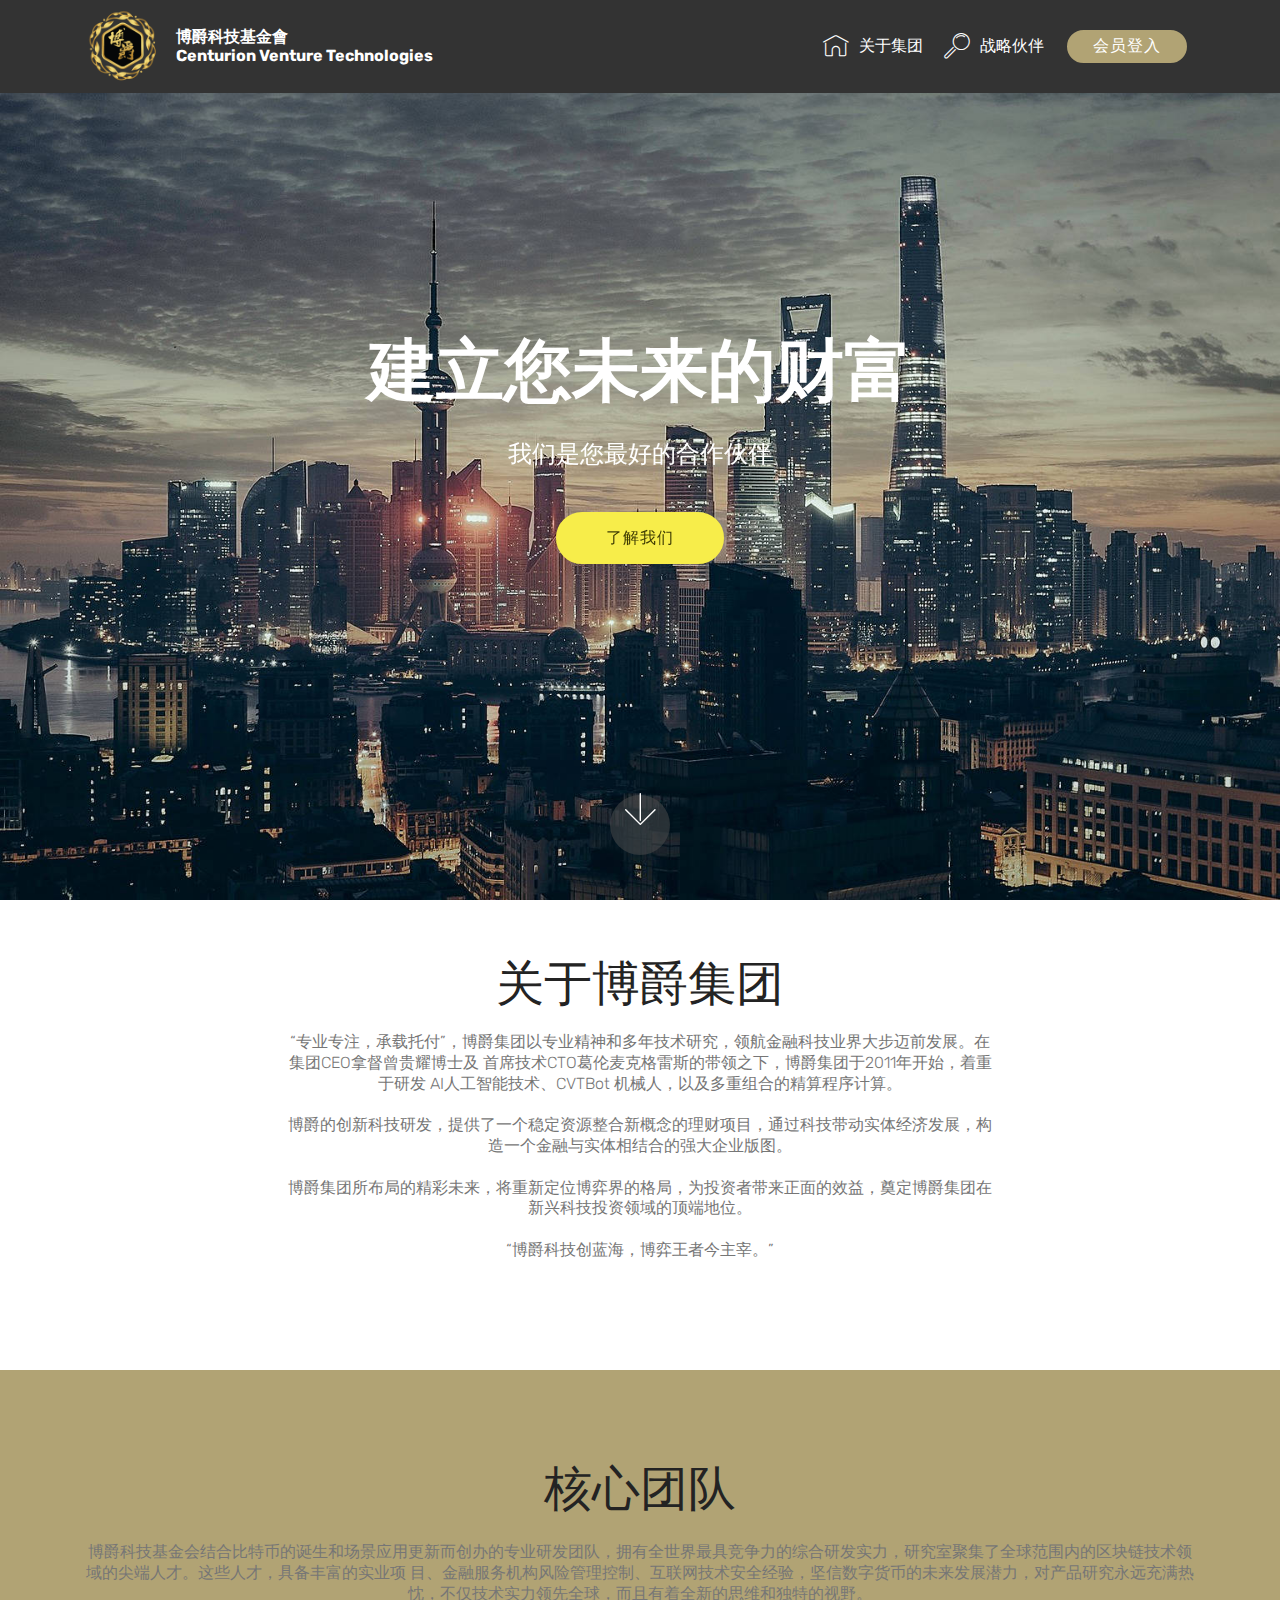
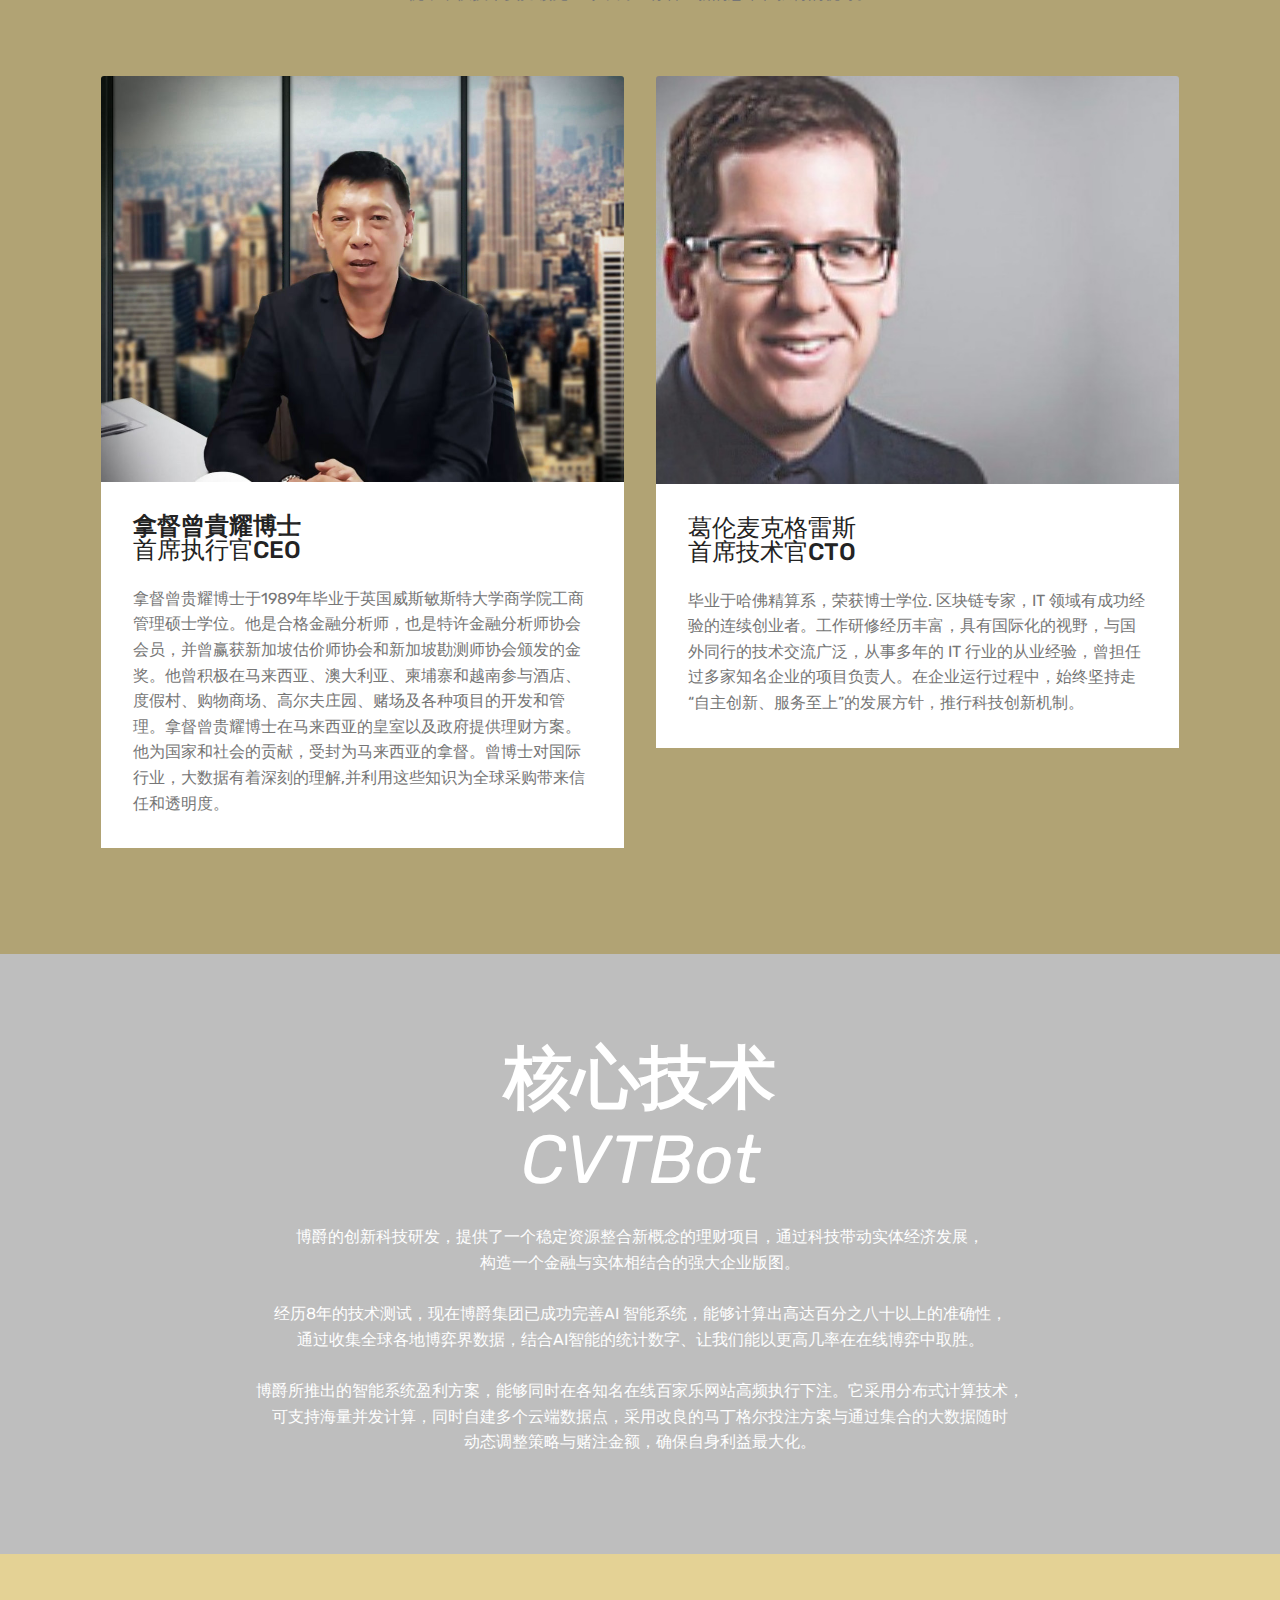
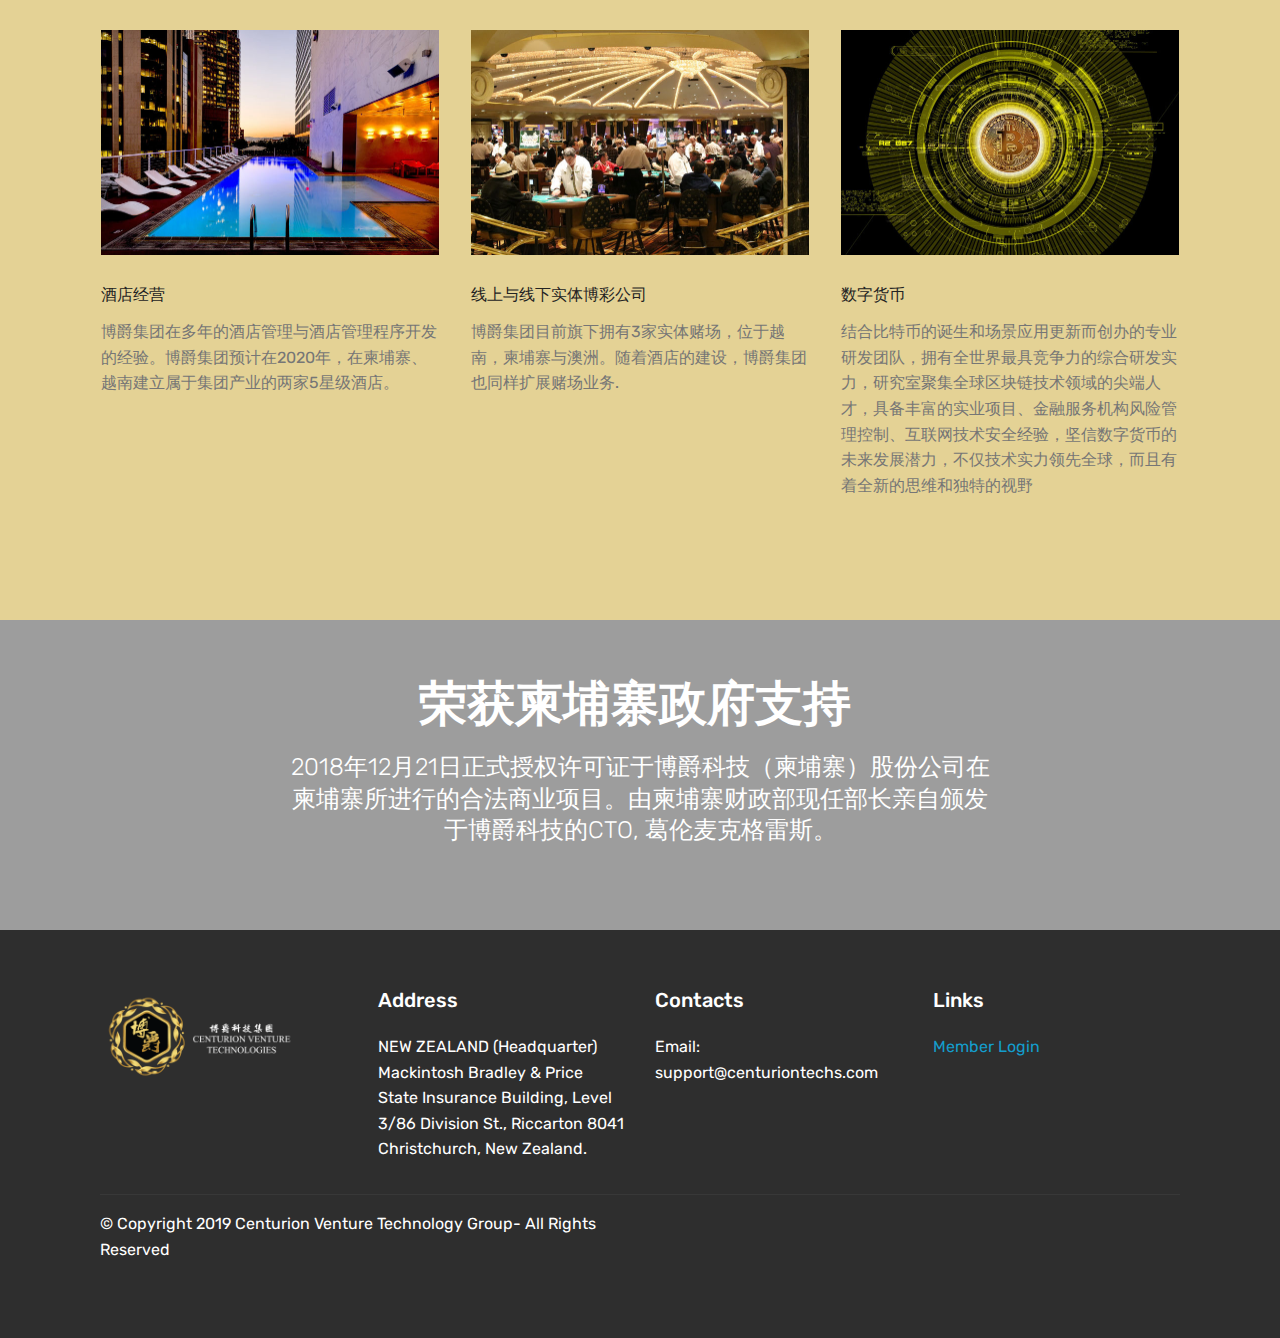
==== commit eaa6f974: "create github pages" ====
--- a/index.html
+++ b/index.html
@@ -67,7 +67,7 @@
     </nav>
 </section>
 
-<section class="engine"><a href="https://mobirise.info/f">simple site builder</a></section><section class="cid-qTkA127IK8 mbr-fullscreen mbr-parallax-background" id="header2-1">
+<section class="engine"><a href="https://mobirise.info/a">online site builder</a></section><section class="cid-qTkA127IK8 mbr-fullscreen mbr-parallax-background" id="header2-1">
 
     
 
--- a/assets/web/assets/mobirise-icons/mobirise-icons.css
+++ b/assets/web/assets/mobirise-icons/mobirise-icons.css
@@ -0,0 +1,477 @@
+@font-face {
+  font-family: 'MobiriseIcons';
+  src:  url('mobirise-icons.eot?spat4u');
+  src:  url('mobirise-icons.eot?spat4u#iefix') format('embedded-opentype'),
+    url('mobirise-icons.ttf?spat4u') format('truetype'),
+    url('mobirise-icons.woff?spat4u') format('woff'),
+    url('mobirise-icons.svg?spat4u#MobiriseIcons') format('svg');
+  font-weight: normal;
+  font-style: normal;
+  font-display: swap;
+}
+
+[class^="mbri-"], [class*=" mbri-"] {
+  /* use !important to prevent issues with browser extensions that change fonts */
+  font-family: MobiriseIcons !important;
+  speak: none;
+  font-style: normal;
+  font-weight: normal;
+  font-variant: normal;
+  text-transform: none;
+  line-height: 1;
+
+  /* Better Font Rendering =========== */
+  -webkit-font-smoothing: antialiased;
+  -moz-osx-font-smoothing: grayscale;
+}
+
+.mbri-add-submenu:before {
+  content: "\e900";
+}
+.mbri-alert:before {
+  content: "\e901";
+}
+.mbri-align-center:before {
+  content: "\e902";
+}
+.mbri-align-justify:before {
+  content: "\e903";
+}
+.mbri-align-left:before {
+  content: "\e904";
+}
+.mbri-align-right:before {
+  content: "\e905";
+}
+.mbri-android:before {
+  content: "\e906";
+}
+.mbri-apple:before {
+  content: "\e907";
+}
+.mbri-arrow-down:before {
+  content: "\e908";
+}
+.mbri-arrow-next:before {
+  content: "\e909";
+}
+.mbri-arrow-prev:before {
+  content: "\e90a";
+}
+.mbri-arrow-up:before {
+  content: "\e90b";
+}
+.mbri-bold:before {
+  content: "\e90c";
+}
+.mbri-bookmark:before {
+  content: "\e90d";
+}
+.mbri-bootstrap:before {
+  content: "\e90e";
+}
+.mbri-briefcase:before {
+  content: "\e90f";
+}
+.mbri-browse:before {
+  content: "\e910";
+}
+.mbri-bulleted-list:before {
+  content: "\e911";
+}
+.mbri-calendar:before {
+  content: "\e912";
+}
+.mbri-camera:before {
+  content: "\e913";
+}
+.mbri-cart-add:before {
+  content: "\e914";
+}
+.mbri-cart-full:before {
+  content: "\e915";
+}
+.mbri-cash:before {
+  content: "\e916";
+}
+.mbri-change-style:before {
+  content: "\e917";
+}
+.mbri-chat:before {
+  content: "\e918";
+}
+.mbri-clock:before {
+  content: "\e919";
+}
+.mbri-close:before {
+  content: "\e91a";
+}
+.mbri-cloud:before {
+  content: "\e91b";
+}
+.mbri-code:before {
+  content: "\e91c";
+}
+.mbri-contact-form:before {
+  content: "\e91d";
+}
+.mbri-credit-card:before {
+  content: "\e91e";
+}
+.mbri-cursor-click:before {
+  content: "\e91f";
+}
+.mbri-cust-feedback:before {
+  content: "\e920";
+}
+.mbri-database:before {
+  content: "\e921";
+}
+.mbri-delivery:before {
+  content: "\e922";
+}
+.mbri-desktop:before {
+  content: "\e923";
+}
+.mbri-devices:before {
+  content: "\e924";
+}
+.mbri-down:before {
+  content: "\e925";
+}
+.mbri-download:before {
+  content: "\e989";
+}
+.mbri-drag-n-drop:before {
+  content: "\e927";
+}
+.mbri-drag-n-drop2:before {
+  content: "\e928";
+}
+.mbri-edit:before {
+  content: "\e929";
+}
+.mbri-edit2:before {
+  content: "\e92a";
+}
+.mbri-error:before {
+  content: "\e92b";
+}
+.mbri-extension:before {
+  content: "\e92c";
+}
+.mbri-features:before {
+  content: "\e92d";
+}
+.mbri-file:before {
+  content: "\e92e";
+}
+.mbri-flag:before {
+  content: "\e92f";
+}
+.mbri-folder:before {
+  content: "\e930";
+}
+.mbri-gift:before {
+  content: "\e931";
+}
+.mbri-github:before {
+  content: "\e932";
+}
+.mbri-globe:before {
+  content: "\e933";
+}
+.mbri-globe-2:before {
+  content: "\e934";
+}
+.mbri-growing-chart:before {
+  content: "\e935";
+}
+.mbri-hearth:before {
+  content: "\e936";
+}
+.mbri-help:before {
+  content: "\e937";
+}
+.mbri-home:before {
+  content: "\e938";
+}
+.mbri-hot-cup:before {
+  content: "\e939";
+}
+.mbri-idea:before {
+  content: "\e93a";
+}
+.mbri-image-gallery:before {
+  content: "\e93b";
+}
+.mbri-image-slider:before {
+  content: "\e93c";
+}
+.mbri-info:before {
+  content: "\e93d";
+}
+.mbri-italic:before {
+  content: "\e93e";
+}
+.mbri-key:before {
+  content: "\e93f";
+}
+.mbri-laptop:before {
+  content: "\e940";
+}
+.mbri-layers:before {
+  content: "\e941";
+}
+.mbri-left-right:before {
+  content: "\e942";
+}
+.mbri-left:before {
+  content: "\e943";
+}
+.mbri-letter:before {
+  content: "\e944";
+}
+.mbri-like:before {
+  content: "\e945";
+}
+.mbri-link:before {
+  content: "\e946";
+}
+.mbri-lock:before {
+  content: "\e947";
+}
+.mbri-login:before {
+  content: "\e948";
+}
+.mbri-logout:before {
+  content: "\e949";
+}
+.mbri-magic-stick:before {
+  content: "\e94a";
+}
+.mbri-map-pin:before {
+  content: "\e94b";
+}
+.mbri-menu:before {
+  content: "\e94c";
+}
+.mbri-mobile:before {
+  content: "\e94d";
+}
+.mbri-mobile2:before {
+  content: "\e94e";
+}
+.mbri-mobirise:before {
+  content: "\e94f";
+}
+.mbri-more-horizontal:before {
+  content: "\e950";
+}
+.mbri-more-vertical:before {
+  content: "\e951";
+}
+.mbri-music:before {
+  content: "\e952";
+}
+.mbri-new-file:before {
+  content: "\e953";
+}
+.mbri-numbered-list:before {
+  content: "\e954";
+}
+.mbri-opened-folder:before {
+  content: "\e955";
+}
+.mbri-pages:before {
+  content: "\e956";
+}
+.mbri-paper-plane:before {
+  content: "\e957";
+}
+.mbri-paperclip:before {
+  content: "\e958";
+}
+.mbri-photo:before {
+  content: "\e959";
+}
+.mbri-photos:before {
+  content: "\e95a";
+}
+.mbri-pin:before {
+  content: "\e95b";
+}
+.mbri-play:before {
+  content: "\e95c";
+}
+.mbri-plus:before {
+  content: "\e95d";
+}
+.mbri-preview:before {
+  content: "\e95e";
+}
+.mbri-print:before {
+  content: "\e95f";
+}
+.mbri-protect:before {
+  content: "\e960";
+}
+.mbri-question:before {
+  content: "\e961";
+}
+.mbri-quote-left:before {
+  content: "\e962";
+}
+.mbri-quote-right:before {
+  content: "\e963";
+}
+.mbri-refresh:before {
+  content: "\e964";
+}
+.mbri-responsive:before {
+  content: "\e965";
+}
+.mbri-right:before {
+  content: "\e966";
+}
+.mbri-rocket:before {
+  content: "\e967";
+}
+.mbri-sad-face:before {
+  content: "\e968";
+}
+.mbri-sale:before {
+  content: "\e969";
+}
+.mbri-save:before {
+  content: "\e96a";
+}
+.mbri-search:before {
+  content: "\e96b";
+}
+.mbri-setting:before {
+  content: "\e96c";
+}
+.mbri-setting2:before {
+  content: "\e96d";
+}
+.mbri-setting3:before {
+  content: "\e96e";
+}
+.mbri-share:before {
+  content: "\e96f";
+}
+.mbri-shopping-bag:before {
+  content: "\e970";
+}
+.mbri-shopping-basket:before {
+  content: "\e971";
+}
+.mbri-shopping-cart:before {
+  content: "\e972";
+}
+.mbri-sites:before {
+  content: "\e973";
+}
+.mbri-smile-face:before {
+  content: "\e974";
+}
+.mbri-speed:before {
+  content: "\e975";
+}
+.mbri-star:before {
+  content: "\e976";
+}
+.mbri-success:before {
+  content: "\e977";
+}
+.mbri-sun:before {
+  content: "\e978";
+}
+.mbri-sun2:before {
+  content: "\e979";
+}
+.mbri-tablet:before {
+  content: "\e97a";
+}
+.mbri-tablet-vertical:before {
+  content: "\e97b";
+}
+.mbri-target:before {
+  content: "\e97c";
+}
+.mbri-timer:before {
+  content: "\e97d";
+}
+.mbri-to-ftp:before {
+  content: "\e97e";
+}
+.mbri-to-local-drive:before {
+  content: "\e97f";
+}
+.mbri-touch-swipe:before {
+  content: "\e980";
+}
+.mbri-touch:before {
+  content: "\e981";
+}
+.mbri-trash:before {
+  content: "\e982";
+}
+.mbri-underline:before {
+  content: "\e983";
+}
+.mbri-unlink:before {
+  content: "\e984";
+}
+.mbri-unlock:before {
+  content: "\e985";
+}
+.mbri-up-down:before {
+  content: "\e986";
+}
+.mbri-up:before {
+  content: "\e987";
+}
+.mbri-update:before {
+  content: "\e988";
+}
+.mbri-upload:before {
+ content: "\e926"; 
+}
+.mbri-user:before {
+  content: "\e98a";
+}
+.mbri-user2:before {
+  content: "\e98b";
+}
+.mbri-users:before {
+  content: "\e98c";
+}
+.mbri-video:before {
+  content: "\e98d";
+}
+.mbri-video-play:before {
+  content: "\e98e";
+}
+.mbri-watch:before {
+  content: "\e98f";
+}
+.mbri-website-theme:before {
+  content: "\e990";
+}
+.mbri-wifi:before {
+  content: "\e991";
+}
+.mbri-windows:before {
+  content: "\e992";
+}
+.mbri-zoom-out:before {
+  content: "\e993";
+}
+.mbri-redo:before {
+  content: "\e994";
+}
+.mbri-undo:before {
+  content: "\e995";
+}
--- a/assets/web/assets/mobirise-icons/mobirise-icons.css
+++ b/assets/web/assets/mobirise-icons/mobirise-icons.css
@@ -0,0 +1,477 @@
+@font-face {
+  font-family: 'MobiriseIcons';
+  src:  url('mobirise-icons.eot?spat4u');
+  src:  url('mobirise-icons.eot?spat4u#iefix') format('embedded-opentype'),
+    url('mobirise-icons.ttf?spat4u') format('truetype'),
+    url('mobirise-icons.woff?spat4u') format('woff'),
+    url('mobirise-icons.svg?spat4u#MobiriseIcons') format('svg');
+  font-weight: normal;
+  font-style: normal;
+  font-display: swap;
+}
+
+[class^="mbri-"], [class*=" mbri-"] {
+  /* use !important to prevent issues with browser extensions that change fonts */
+  font-family: MobiriseIcons !important;
+  speak: none;
+  font-style: normal;
+  font-weight: normal;
+  font-variant: normal;
+  text-transform: none;
+  line-height: 1;
+
+  /* Better Font Rendering =========== */
+  -webkit-font-smoothing: antialiased;
+  -moz-osx-font-smoothing: grayscale;
+}
+
+.mbri-add-submenu:before {
+  content: "\e900";
+}
+.mbri-alert:before {
+  content: "\e901";
+}
+.mbri-align-center:before {
+  content: "\e902";
+}
+.mbri-align-justify:before {
+  content: "\e903";
+}
+.mbri-align-left:before {
+  content: "\e904";
+}
+.mbri-align-right:before {
+  content: "\e905";
+}
+.mbri-android:before {
+  content: "\e906";
+}
+.mbri-apple:before {
+  content: "\e907";
+}
+.mbri-arrow-down:before {
+  content: "\e908";
+}
+.mbri-arrow-next:before {
+  content: "\e909";
+}
+.mbri-arrow-prev:before {
+  content: "\e90a";
+}
+.mbri-arrow-up:before {
+  content: "\e90b";
+}
+.mbri-bold:before {
+  content: "\e90c";
+}
+.mbri-bookmark:before {
+  content: "\e90d";
+}
+.mbri-bootstrap:before {
+  content: "\e90e";
+}
+.mbri-briefcase:before {
+  content: "\e90f";
+}
+.mbri-browse:before {
+  content: "\e910";
+}
+.mbri-bulleted-list:before {
+  content: "\e911";
+}
+.mbri-calendar:before {
+  content: "\e912";
+}
+.mbri-camera:before {
+  content: "\e913";
+}
+.mbri-cart-add:before {
+  content: "\e914";
+}
+.mbri-cart-full:before {
+  content: "\e915";
+}
+.mbri-cash:before {
+  content: "\e916";
+}
+.mbri-change-style:before {
+  content: "\e917";
+}
+.mbri-chat:before {
+  content: "\e918";
+}
+.mbri-clock:before {
+  content: "\e919";
+}
+.mbri-close:before {
+  content: "\e91a";
+}
+.mbri-cloud:before {
+  content: "\e91b";
+}
+.mbri-code:before {
+  content: "\e91c";
+}
+.mbri-contact-form:before {
+  content: "\e91d";
+}
+.mbri-credit-card:before {
+  content: "\e91e";
+}
+.mbri-cursor-click:before {
+  content: "\e91f";
+}
+.mbri-cust-feedback:before {
+  content: "\e920";
+}
+.mbri-database:before {
+  content: "\e921";
+}
+.mbri-delivery:before {
+  content: "\e922";
+}
+.mbri-desktop:before {
+  content: "\e923";
+}
+.mbri-devices:before {
+  content: "\e924";
+}
+.mbri-down:before {
+  content: "\e925";
+}
+.mbri-download:before {
+  content: "\e989";
+}
+.mbri-drag-n-drop:before {
+  content: "\e927";
+}
+.mbri-drag-n-drop2:before {
+  content: "\e928";
+}
+.mbri-edit:before {
+  content: "\e929";
+}
+.mbri-edit2:before {
+  content: "\e92a";
+}
+.mbri-error:before {
+  content: "\e92b";
+}
+.mbri-extension:before {
+  content: "\e92c";
+}
+.mbri-features:before {
+  content: "\e92d";
+}
+.mbri-file:before {
+  content: "\e92e";
+}
+.mbri-flag:before {
+  content: "\e92f";
+}
+.mbri-folder:before {
+  content: "\e930";
+}
+.mbri-gift:before {
+  content: "\e931";
+}
+.mbri-github:before {
+  content: "\e932";
+}
+.mbri-globe:before {
+  content: "\e933";
+}
+.mbri-globe-2:before {
+  content: "\e934";
+}
+.mbri-growing-chart:before {
+  content: "\e935";
+}
+.mbri-hearth:before {
+  content: "\e936";
+}
+.mbri-help:before {
+  content: "\e937";
+}
+.mbri-home:before {
+  content: "\e938";
+}
+.mbri-hot-cup:before {
+  content: "\e939";
+}
+.mbri-idea:before {
+  content: "\e93a";
+}
+.mbri-image-gallery:before {
+  content: "\e93b";
+}
+.mbri-image-slider:before {
+  content: "\e93c";
+}
+.mbri-info:before {
+  content: "\e93d";
+}
+.mbri-italic:before {
+  content: "\e93e";
+}
+.mbri-key:before {
+  content: "\e93f";
+}
+.mbri-laptop:before {
+  content: "\e940";
+}
+.mbri-layers:before {
+  content: "\e941";
+}
+.mbri-left-right:before {
+  content: "\e942";
+}
+.mbri-left:before {
+  content: "\e943";
+}
+.mbri-letter:before {
+  content: "\e944";
+}
+.mbri-like:before {
+  content: "\e945";
+}
+.mbri-link:before {
+  content: "\e946";
+}
+.mbri-lock:before {
+  content: "\e947";
+}
+.mbri-login:before {
+  content: "\e948";
+}
+.mbri-logout:before {
+  content: "\e949";
+}
+.mbri-magic-stick:before {
+  content: "\e94a";
+}
+.mbri-map-pin:before {
+  content: "\e94b";
+}
+.mbri-menu:before {
+  content: "\e94c";
+}
+.mbri-mobile:before {
+  content: "\e94d";
+}
+.mbri-mobile2:before {
+  content: "\e94e";
+}
+.mbri-mobirise:before {
+  content: "\e94f";
+}
+.mbri-more-horizontal:before {
+  content: "\e950";
+}
+.mbri-more-vertical:before {
+  content: "\e951";
+}
+.mbri-music:before {
+  content: "\e952";
+}
+.mbri-new-file:before {
+  content: "\e953";
+}
+.mbri-numbered-list:before {
+  content: "\e954";
+}
+.mbri-opened-folder:before {
+  content: "\e955";
+}
+.mbri-pages:before {
+  content: "\e956";
+}
+.mbri-paper-plane:before {
+  content: "\e957";
+}
+.mbri-paperclip:before {
+  content: "\e958";
+}
+.mbri-photo:before {
+  content: "\e959";
+}
+.mbri-photos:before {
+  content: "\e95a";
+}
+.mbri-pin:before {
+  content: "\e95b";
+}
+.mbri-play:before {
+  content: "\e95c";
+}
+.mbri-plus:before {
+  content: "\e95d";
+}
+.mbri-preview:before {
+  content: "\e95e";
+}
+.mbri-print:before {
+  content: "\e95f";
+}
+.mbri-protect:before {
+  content: "\e960";
+}
+.mbri-question:before {
+  content: "\e961";
+}
+.mbri-quote-left:before {
+  content: "\e962";
+}
+.mbri-quote-right:before {
+  content: "\e963";
+}
+.mbri-refresh:before {
+  content: "\e964";
+}
+.mbri-responsive:before {
+  content: "\e965";
+}
+.mbri-right:before {
+  content: "\e966";
+}
+.mbri-rocket:before {
+  content: "\e967";
+}
+.mbri-sad-face:before {
+  content: "\e968";
+}
+.mbri-sale:before {
+  content: "\e969";
+}
+.mbri-save:before {
+  content: "\e96a";
+}
+.mbri-search:before {
+  content: "\e96b";
+}
+.mbri-setting:before {
+  content: "\e96c";
+}
+.mbri-setting2:before {
+  content: "\e96d";
+}
+.mbri-setting3:before {
+  content: "\e96e";
+}
+.mbri-share:before {
+  content: "\e96f";
+}
+.mbri-shopping-bag:before {
+  content: "\e970";
+}
+.mbri-shopping-basket:before {
+  content: "\e971";
+}
+.mbri-shopping-cart:before {
+  content: "\e972";
+}
+.mbri-sites:before {
+  content: "\e973";
+}
+.mbri-smile-face:before {
+  content: "\e974";
+}
+.mbri-speed:before {
+  content: "\e975";
+}
+.mbri-star:before {
+  content: "\e976";
+}
+.mbri-success:before {
+  content: "\e977";
+}
+.mbri-sun:before {
+  content: "\e978";
+}
+.mbri-sun2:before {
+  content: "\e979";
+}
+.mbri-tablet:before {
+  content: "\e97a";
+}
+.mbri-tablet-vertical:before {
+  content: "\e97b";
+}
+.mbri-target:before {
+  content: "\e97c";
+}
+.mbri-timer:before {
+  content: "\e97d";
+}
+.mbri-to-ftp:before {
+  content: "\e97e";
+}
+.mbri-to-local-drive:before {
+  content: "\e97f";
+}
+.mbri-touch-swipe:before {
+  content: "\e980";
+}
+.mbri-touch:before {
+  content: "\e981";
+}
+.mbri-trash:before {
+  content: "\e982";
+}
+.mbri-underline:before {
+  content: "\e983";
+}
+.mbri-unlink:before {
+  content: "\e984";
+}
+.mbri-unlock:before {
+  content: "\e985";
+}
+.mbri-up-down:before {
+  content: "\e986";
+}
+.mbri-up:before {
+  content: "\e987";
+}
+.mbri-update:before {
+  content: "\e988";
+}
+.mbri-upload:before {
+ content: "\e926"; 
+}
+.mbri-user:before {
+  content: "\e98a";
+}
+.mbri-user2:before {
+  content: "\e98b";
+}
+.mbri-users:before {
+  content: "\e98c";
+}
+.mbri-video:before {
+  content: "\e98d";
+}
+.mbri-video-play:before {
+  content: "\e98e";
+}
+.mbri-watch:before {
+  content: "\e98f";
+}
+.mbri-website-theme:before {
+  content: "\e990";
+}
+.mbri-wifi:before {
+  content: "\e991";
+}
+.mbri-windows:before {
+  content: "\e992";
+}
+.mbri-zoom-out:before {
+  content: "\e993";
+}
+.mbri-redo:before {
+  content: "\e994";
+}
+.mbri-undo:before {
+  content: "\e995";
+}
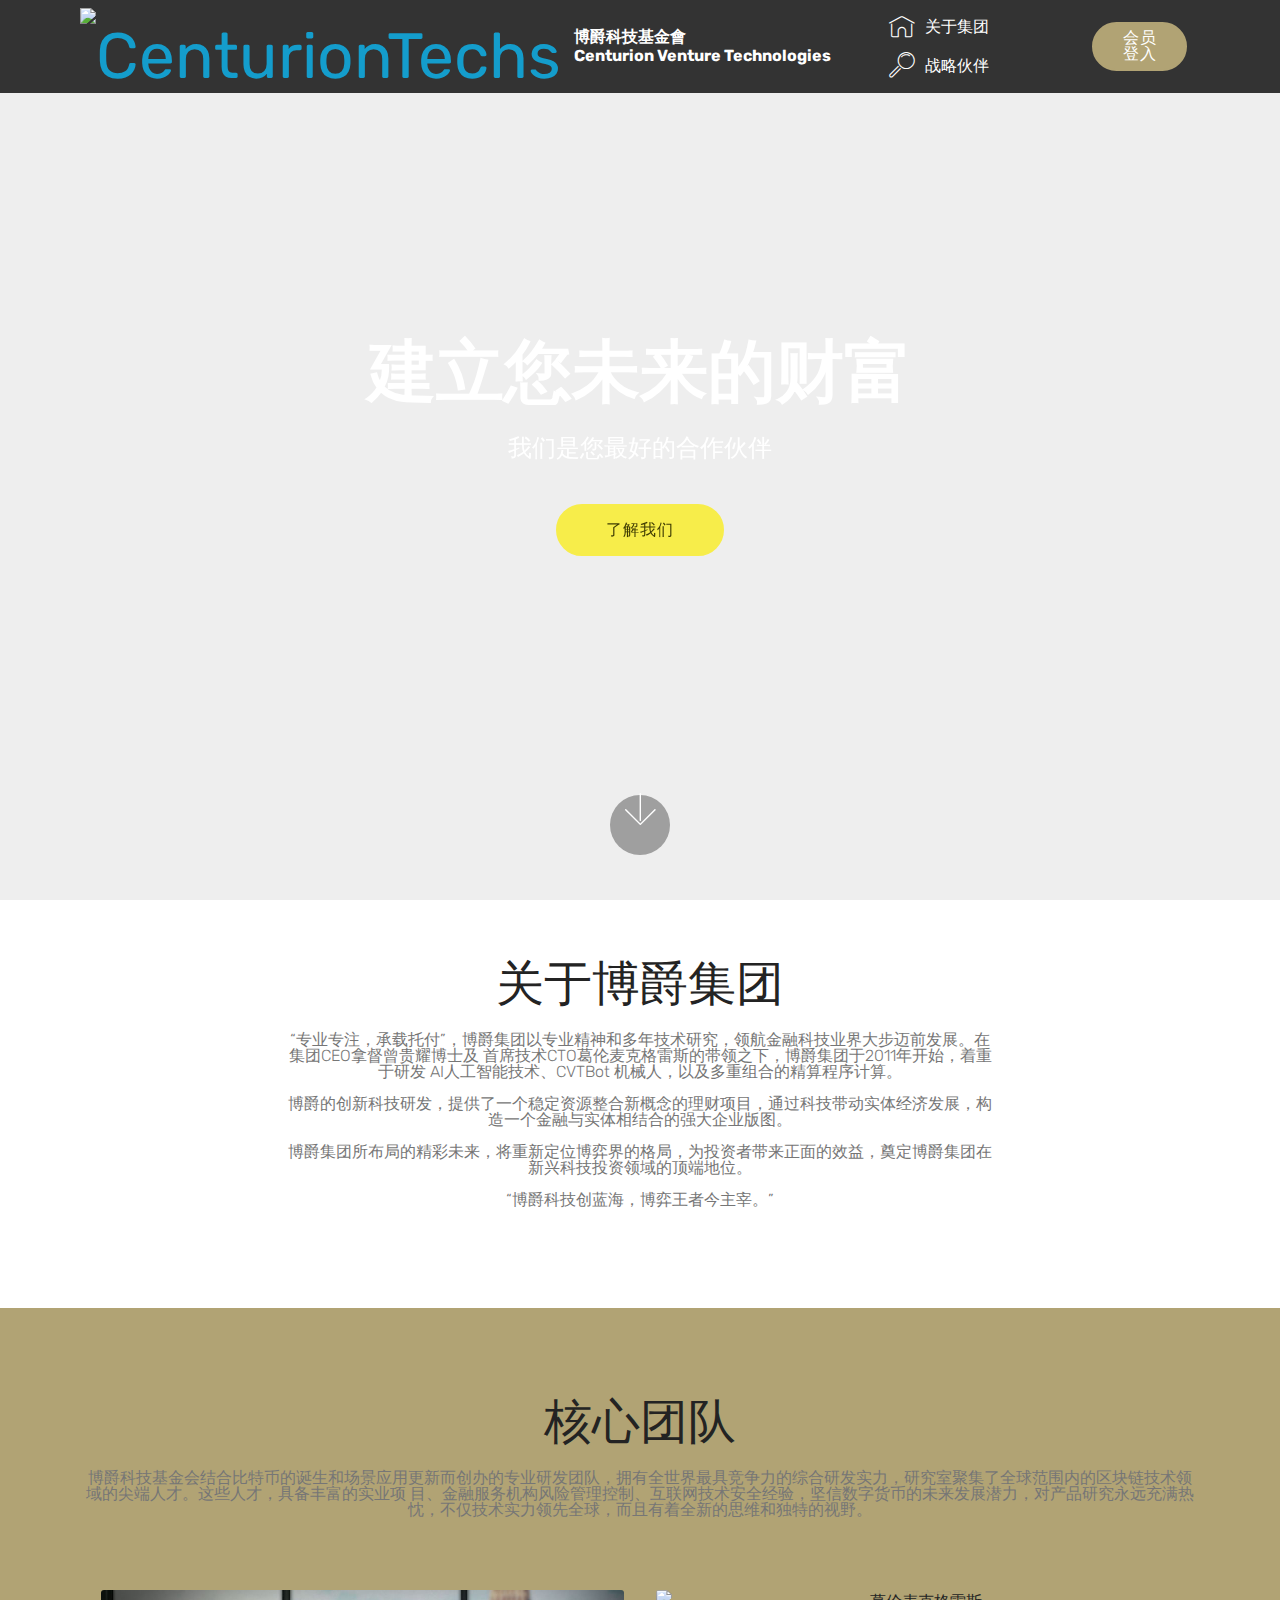
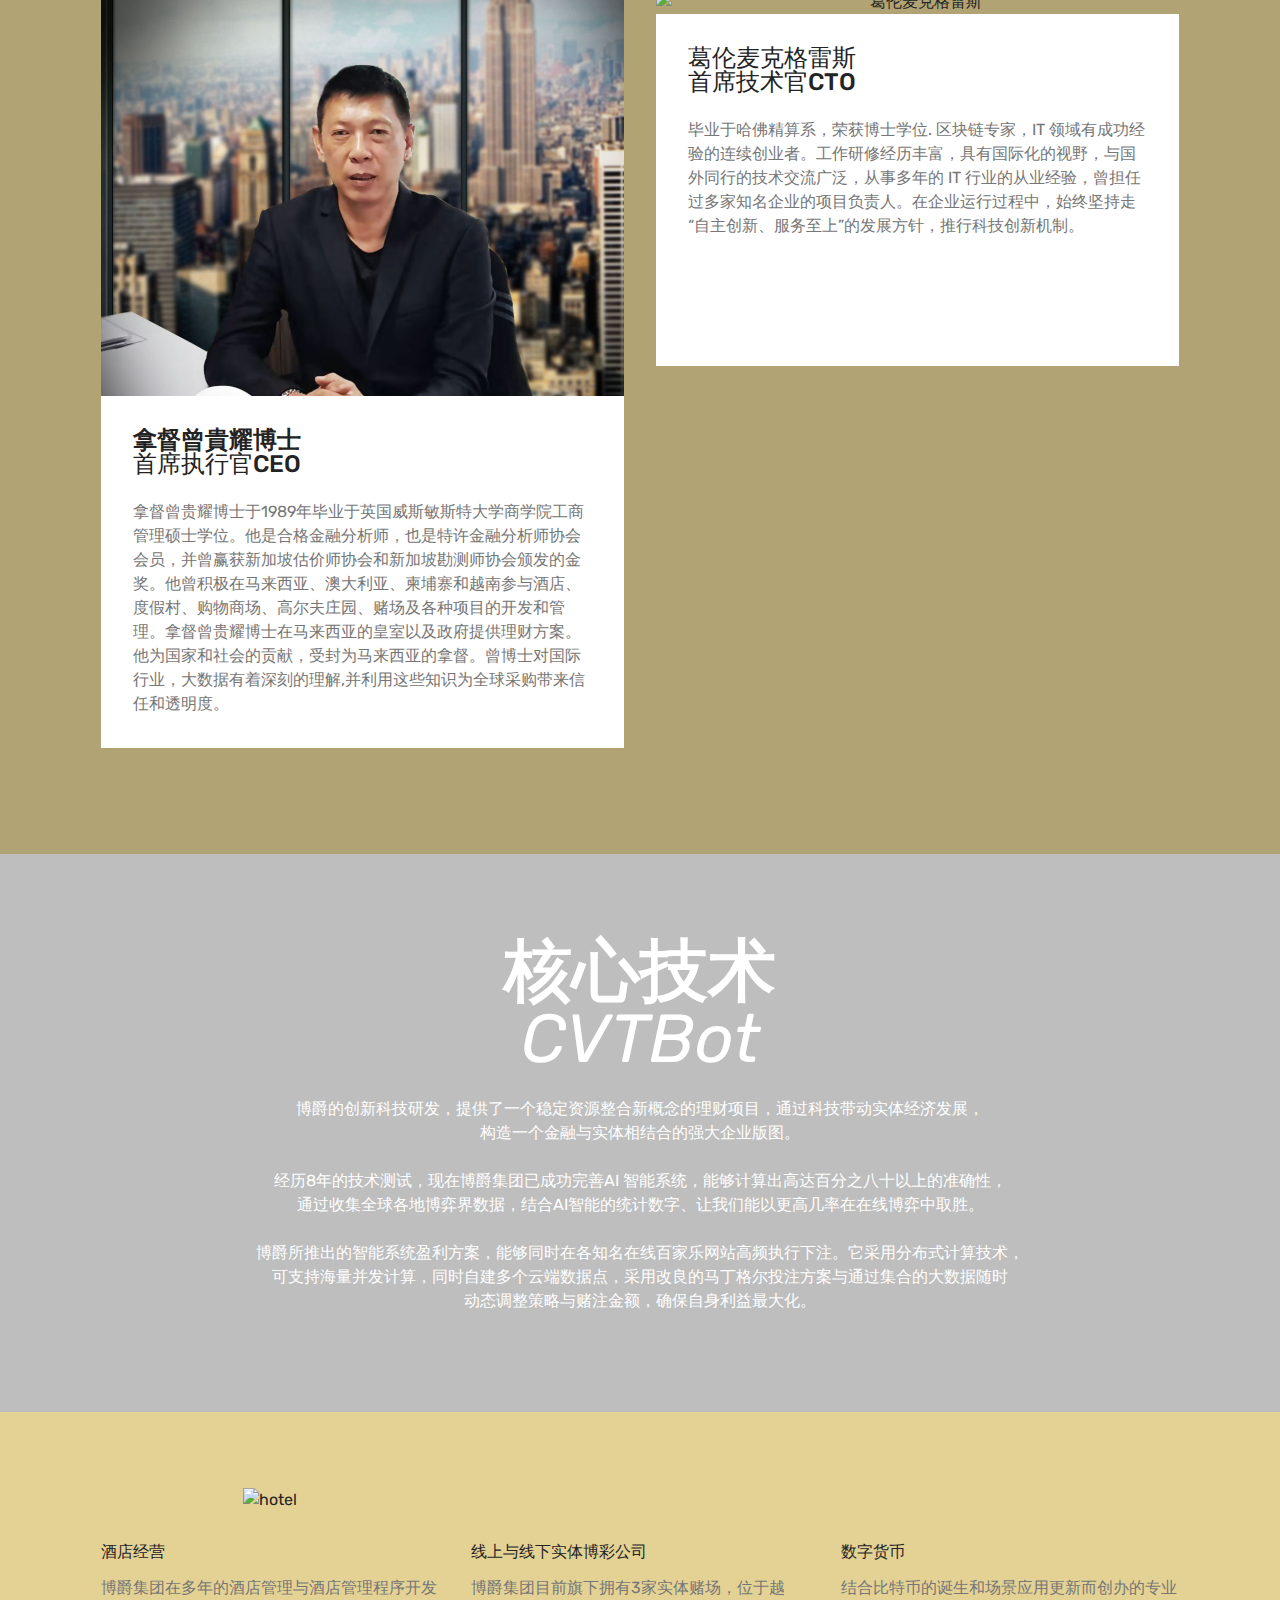
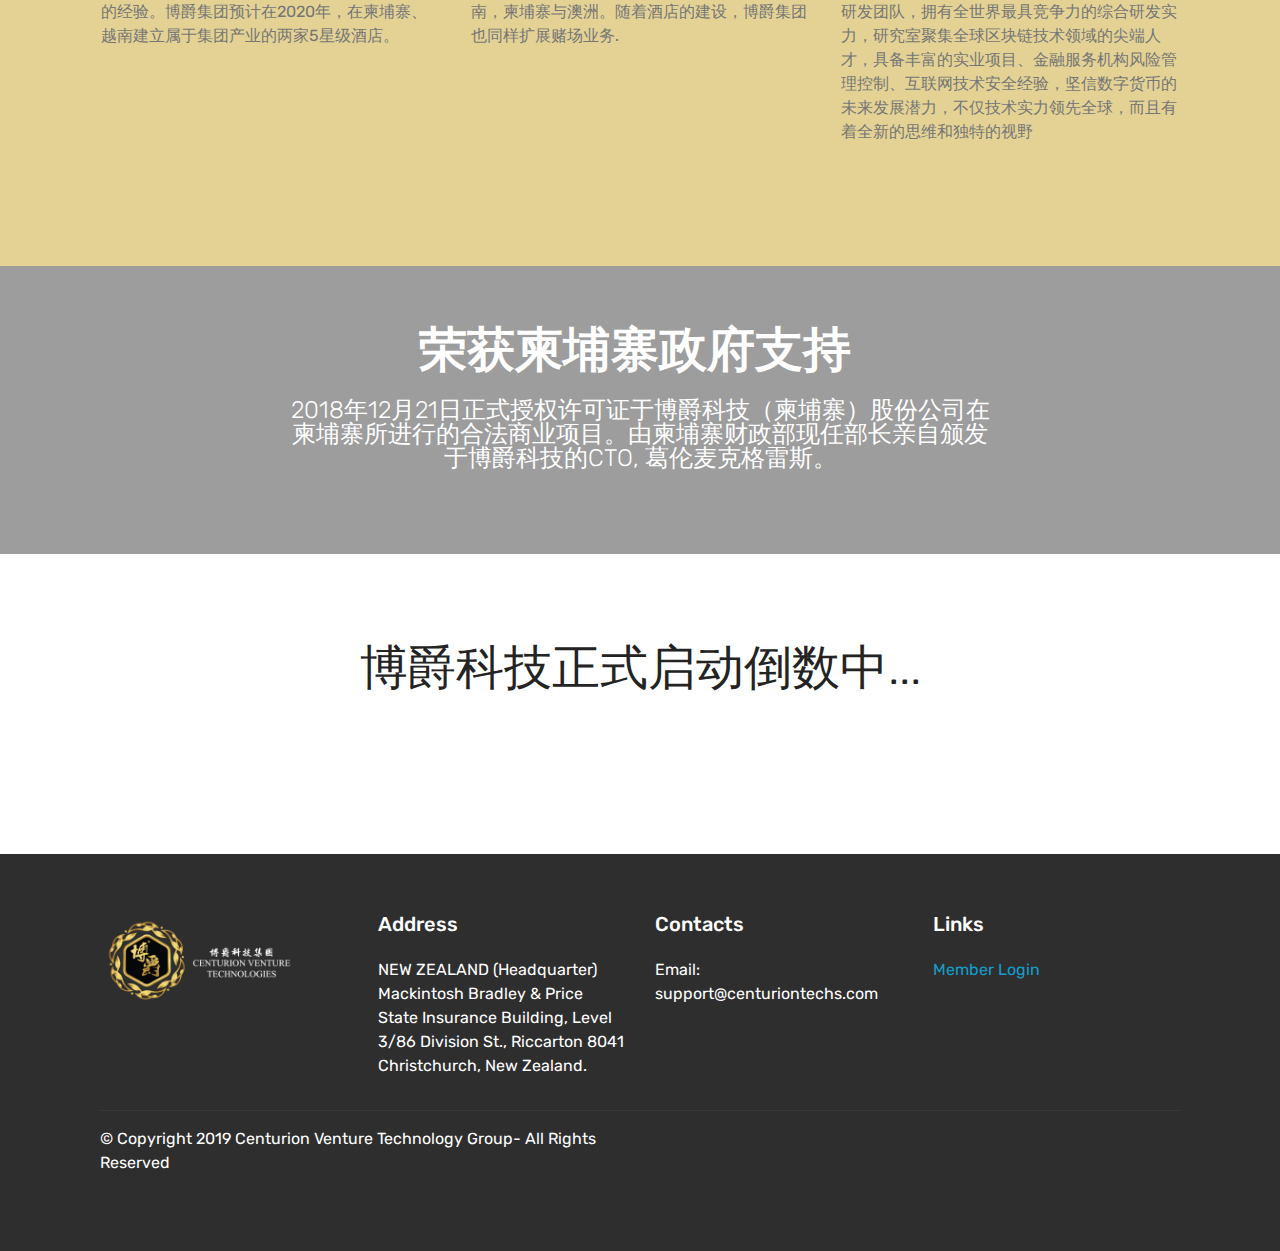
==== commit 21d6b8e6: "create github pages" ====
--- a/index.html
+++ b/index.html
@@ -1,26 +1,22 @@
 <!DOCTYPE html>
 <html  >
 <head>
-  <!-- Site made with Mobirise Website Builder v4.10.10, https://mobirise.com -->
+  <!-- Site made with Mobirise Website Builder v4.10.15, https://mobirise.com -->
   <meta charset="UTF-8">
   <meta http-equiv="X-UA-Compatible" content="IE=edge">
-  <meta name="generator" content="Mobirise v4.10.10, mobirise.com">
+  <meta name="generator" content="Mobirise v4.10.15, mobirise.com">
   <meta name="viewport" content="width=device-width, initial-scale=1, minimum-scale=1">
-  <link rel="shortcut icon" href="assets/images/cvt-logo-only-1-94x87.png" type="image/x-icon">
+  <link rel="shortcut icon" href="assets/images/cvt-logo-only-166x153.png" type="image/x-icon">
   <meta name="description" content="">
   
   <title>Home</title>
-  <link rel="preload" as="style" href="assets/web/assets/mobirise-icons/mobirise-icons.css">
-<link rel="stylesheet" href="assets/web/assets/mobirise-icons/mobirise-icons.css">
-  <link rel="preload" as="style" href="assets/bootstrap/css/bootstrap.min.css">
-<link rel="stylesheet" href="assets/bootstrap/css/bootstrap.min.css">
-  <link rel="preload" as="style" href="assets/bootstrap/css/bootstrap-grid.min.css">
-<link rel="stylesheet" href="assets/bootstrap/css/bootstrap-grid.min.css">
-  <link rel="preload" as="style" href="assets/bootstrap/css/bootstrap-reboot.min.css">
-<link rel="stylesheet" href="assets/bootstrap/css/bootstrap-reboot.min.css">
+  <link rel="stylesheet" href="assets/web/assets/mobirise-icons/mobirise-icons.css">
+  <link rel="stylesheet" href="assets/bootstrap/css/bootstrap.min.css">
+  <link rel="stylesheet" href="assets/bootstrap/css/bootstrap-grid.min.css">
+  <link rel="stylesheet" href="assets/bootstrap/css/bootstrap-reboot.min.css">
   <link rel="stylesheet" href="assets/socicon/css/styles.css">
+  <link rel="stylesheet" href="assets/dropdown/css/style.css">
   <link rel="stylesheet" href="assets/tether/tether.min.css">
-  <link rel="stylesheet" href="assets/dropdown/css/style.css">
   <link rel="stylesheet" href="assets/theme/css/style.css">
   <link rel="preload" as="style" href="assets/mobirise/css/mbr-additional.css"><link rel="stylesheet" href="assets/mobirise/css/mbr-additional.css" type="text/css">
   
@@ -45,7 +41,7 @@
             <div class="navbar-brand">
                 <span class="navbar-logo">
                     <a href="index.html">
-                         <img src="assets/images/cvt-logo-only-1-94x87.png" alt="CenturionTechs" title="" style="height: 4.8rem;">
+                         <img src="assets/images/cvt-logo-only-166x153.png" alt="CenturionTechs" title="" style="height: 4.8rem;">
                     </a>
                 </span>
                 <span class="navbar-caption-wrap"><a class="navbar-caption text-white display-4" href="index.html">博爵科技基金會<br>Centurion Venture Technologies<br></a></span>
@@ -67,7 +63,7 @@
     </nav>
 </section>
 
-<section class="engine"><a href="https://mobirise.info/a">online site builder</a></section><section class="cid-qTkA127IK8 mbr-fullscreen mbr-parallax-background" id="header2-1">
+<section class="engine"><a href="https://mobirise.info/r">free bootstrap template</a></section><section class="cid-qTkA127IK8 mbr-fullscreen mbr-parallax-background" id="header2-1">
 
     
 
@@ -121,7 +117,7 @@
                 <div class="card-wrapper ">
                     <div class="card-img">
                         <div class="mbr-overlay"></div>
-                        <div class="mbr-section-btn text-center"><a href="https://mobirise.co" class="btn btn-primary display-4">Learn More</a></div>
+                        
                         <img src="assets/images/dato-chan-1046x811.jpg" alt="拿督曾貴耀博士" title="首席执行官CEO">
                     </div>
                     <div class="card-box">
@@ -136,14 +132,14 @@
                 <div class="card-wrapper">
                     <div class="card-img">
                         <div class="mbr-overlay"></div>
-                        <div class="mbr-section-btn text-center"><a href="https://mobirise.co" class="btn btn-primary display-4">Learn More</a></div>
-                        <img src="assets/images/magaren-1-1038x852.jpeg" alt="葛伦麦克格雷斯" title="CTO">
+                        
+                        <img src="assets/images/magaren-1046x811.jpg" alt="葛伦麦克格雷斯" title="CTO">
                     </div>
                     <div class="card-box">
                         <h4 class="card-title mbr-fonts-style display-5">
                             葛伦麦克格雷斯
                         <div>首席技术官CTO</div></h4>
-                        <p class="mbr-text mbr-fonts-style display-7">毕业于哈佛精算系，荣获博士学位. 区块链专家，IT 领域有成功经验的连续创业者。工作研修经历丰富，具有国际化的视野，与国外同行的技术交流广泛，从事多年的 IT 行业的从业经验，曾担任过多家知名企业的项目负责人。在企业运行过程中，始终坚持走“自主创新、服务至上”的发展方针，推行科技创新机制。<br></p>
+                        <p class="mbr-text mbr-fonts-style display-7">毕业于哈佛精算系，荣获博士学位. 区块链专家，IT 领域有成功经验的连续创业者。工作研修经历丰富，具有国际化的视野，与国外同行的技术交流广泛，从事多年的 IT 行业的从业经验，曾担任过多家知名企业的项目负责人。在企业运行过程中，始终坚持走“自主创新、服务至上”的发展方针，推行科技创新机制。<br><br><br><br><br></p>
                     </div>
                 </div>
             </div>
@@ -187,12 +183,12 @@
             <div class="card p-3 col-12 col-md-6 col-lg-4">
                 <div class="card-wrapper">
                     <div class="card-img">
-                        <img src="assets/images/mbr-676x451.jpg" alt="hotel" title="">
+                        <img src="assets/images/mbr-676x451-min-676x451.jpg" alt="hotel" title="">
                     </div>
                     <div class="card-box">
                         <h4 class="card-title pb-3 mbr-fonts-style display-7">
                             酒店经营</h4>
-                        <p class="mbr-text mbr-fonts-style display-7">博爵集团在多年的酒店管理与酒店管理程序开发的经验。博爵集团预计在2020年，在柬埔寨、越南建立属于集团产业的两家5星级酒店。</p>
+                        <p class="mbr-text mbr-fonts-style display-7">博爵集团在多年的酒店管理与酒店管理程序开发的经验。博爵集团预计在2020年，在柬埔寨、越南建立属于集团产业的两家5星级酒店。<br><br><br><br><br></p>
                     </div>
                 </div>
             </div>
@@ -200,12 +196,12 @@
             <div class="card p-3 col-12 col-md-6 col-lg-4">
                 <div class="card-wrapper">
                     <div class="card-img">
-                        <img src="assets/images/mbr-1-676x451.jpg" alt="" title="">
+                        <img src="assets/images/mbr-1-676x451-min-676x451.jpg" alt="" title="">
                     </div>
                     <div class="card-box ">
                         <h4 class="card-title pb-3 mbr-fonts-style display-7">
                             线上与线下实体博彩公司</h4>
-                        <p class="mbr-text mbr-fonts-style display-7">博爵集团目前旗下拥有3家实体赌场，位于越南，柬埔寨与澳洲。随着酒店的建设，博爵集团也同样扩展赌场业务.</p>
+                        <p class="mbr-text mbr-fonts-style display-7">博爵集团目前旗下拥有3家实体赌场，位于越南，柬埔寨与澳洲。随着酒店的建设，博爵集团也同样扩展赌场业务.<br><br><br><br><br></p>
                     </div>
                 </div>
             </div>
@@ -213,7 +209,7 @@
             <div class="card p-3 col-12 col-md-6 col-lg-4">
                 <div class="card-wrapper">
                     <div class="card-img">
-                        <img src="assets/images/mbr-2-676x451.jpg" alt="" title="">
+                        <img src="assets/images/mbr-2-676x451-min-676x451.jpg" alt="" title="">
                     </div>
                     <div class="card-box">
                         <h4 class="card-title pb-3 mbr-fonts-style display-7">数字货币</h4>
@@ -242,6 +238,25 @@
                 
                 
             </div>
+        </div>
+    </div>
+</section>
+
+<section class="countdown1 cid-rE6kQvs1zP" id="countdown1-e">
+    
+    
+    
+    <div class="container ">
+        <h2 class="mbr-section-title pb-3 align-center mbr-fonts-style display-2">博爵科技正式启动倒数中...</h2>
+        
+        
+    </div>
+    <div class="container countdown-cont align-center">
+        <div class="daysCountdown" title="Days"></div>
+        <div class="hoursCountdown" title="Hours"></div> 
+        <div class="minutesCountdown" title="Minutes"></div> 
+        <div class="secondsCountdown" title="Seconds"></div>
+        <div class="countdown pt-5 mt-2" data-due-date="2019/10/18"> 
         </div>
     </div>
 </section>
@@ -306,15 +321,16 @@
   <script src="assets/web/assets/jquery/jquery.min.js"></script>
   <script src="assets/popper/popper.min.js"></script>
   <script src="assets/bootstrap/js/bootstrap.min.js"></script>
-  <script async src="assets/smoothscroll/smooth-scroll.js"></script>
-  <script async src="assets/tether/tether.min.js"></script>
-  <script async src="assets/touchswipe/jquery.touch-swipe.min.js"></script>
-  <script async src="assets/parallax/jarallax.min.js"></script>
-  <script async src="assets/mbr-popup-btns/mbr-popup-btns.js"></script>
-  <script async src="assets/playervimeo/vimeo_player.js"></script>
-  <script async src="assets/dropdown/js/nav-dropdown.js"></script>
-  <script async src="assets/dropdown/js/navbar-dropdown.js"></script>
-  <script async src="assets/theme/js/script.js"></script>
+  <script src="assets/smoothscroll/smooth-scroll.js"></script>
+  <script src="assets/dropdown/js/nav-dropdown.js"></script>
+  <script src="assets/dropdown/js/navbar-dropdown.js"></script>
+  <script src="assets/tether/tether.min.js"></script>
+  <script src="assets/parallax/jarallax.min.js"></script>
+  <script src="assets/mbr-popup-btns/mbr-popup-btns.js"></script>
+  <script src="assets/playervimeo/vimeo_player.js"></script>
+  <script src="assets/countdown/jquery.countdown.min.js"></script>
+  <script src="assets/touchswipe/jquery.touch-swipe.min.js"></script>
+  <script src="assets/theme/js/script.js"></script>
   
   
 </body>
--- a/assets/theme/css/style.css
+++ b/assets/theme/css/style.css
@@ -6,6 +6,11 @@
   background-color: #eeeeee;
 }
 
+body {
+  font-style: normal;
+  line-height: 1.5;
+}
+
 section,
 .container,
 .container-fluid {
@@ -23,6 +28,34 @@
 .article .lead pre,
 .article .lead blockquote {
   margin-bottom: 0;
+}
+
+ul,
+ol,
+pre,
+blockquote {
+  margin-bottom: 2.3125rem;
+}
+
+pre {
+  background: #f4f4f4;
+  padding: 10px 24px;
+  white-space: pre-wrap;
+}
+
+.inactive {
+  -webkit-user-select: none;
+  -moz-user-select: none;
+  -ms-user-select: none;
+  user-select: none;
+  pointer-events: none;
+  -webkit-user-drag: none;
+  user-drag: none;
+}
+
+.mbr-section__comments .row {
+  justify-content: center;
+  -webkit-justify-content: center;
 }
 
 a {
@@ -171,21 +204,36 @@
 
 /*! Media  */
 .media-size-item {
+  -webkit-flex: 1 1 auto;
   -moz-flex: 1 1 auto;
+  -ms-flex: 1 1 auto;
   -o-flex: 1 1 auto;
   flex: 1 1 auto;
 }
 
 .media-content {
+  -webkit-flex-basis: 100%;
   flex-basis: 100%;
 }
 
 .media-container-row {
+  display: -ms-flexbox;
+  display: -webkit-flex;
   display: flex;
+  -webkit-flex-direction: row;
+  -ms-flex-direction: row;
   flex-direction: row;
+  -webkit-flex-wrap: wrap;
+  -ms-flex-wrap: wrap;
   flex-wrap: wrap;
+  -webkit-justify-content: center;
+  -ms-flex-pack: center;
   justify-content: center;
+  -webkit-align-content: center;
+  -ms-flex-line-pack: center;
   align-content: center;
+  -webkit-align-items: start;
+  -ms-flex-align: start;
   align-items: start;
 }
 
@@ -194,11 +242,23 @@
 }
 
 .media-container-column {
+  display: -ms-flexbox;
+  display: -webkit-flex;
   display: flex;
+  -webkit-flex-direction: column;
+  -ms-flex-direction: column;
   flex-direction: column;
+  -webkit-flex-wrap: wrap;
+  -ms-flex-wrap: wrap;
   flex-wrap: wrap;
+  -webkit-justify-content: center;
+  -ms-flex-pack: center;
   justify-content: center;
+  -webkit-align-content: center;
+  -ms-flex-line-pack: center;
   align-content: center;
+  -webkit-align-items: stretch;
+  -ms-flex-align: stretch;
   align-items: stretch;
 }
 
@@ -208,6 +268,8 @@
 
 @media (min-width: 992px) {
   .media-container-row {
+    -webkit-flex-wrap: nowrap;
+    -ms-flex-wrap: nowrap;
     flex-wrap: nowrap;
   }
 }
@@ -247,7 +309,9 @@
 }
 
 .mbr-figure {
+  -ms-flex-item-align: center;
   -ms-grid-row-align: center;
+  -webkit-align-self: center;
   align-self: center;
 }
 
@@ -273,6 +337,51 @@
 }
 
 /*! Buttons */
+.btn {
+  font-weight: 500;
+  border-width: 2px;
+  font-style: normal;
+  letter-spacing: 1px;
+  margin: .4rem .8rem;
+  white-space: normal;
+  -webkit-transition: all .3s ease-in-out;
+  -moz-transition: all .3s ease-in-out;
+  transition: all .3s ease-in-out;
+  display: inline-flex;
+  align-items: center;
+  justify-content: center;
+  word-break: break-word;
+  -webkit-align-items: center;
+  -webkit-justify-content: center;
+  display: -webkit-inline-flex;
+}
+
+.btn-sm {
+  font-weight: 500;
+  letter-spacing: 1px;
+  -webkit-transition: all .3s ease-in-out;
+  -moz-transition: all .3s ease-in-out;
+  transition: all .3s ease-in-out;
+}
+
+.btn-md {
+  font-weight: 500;
+  letter-spacing: 1px;
+  margin: .4rem .8rem !important;
+  -webkit-transition: all .3s ease-in-out;
+  -moz-transition: all .3s ease-in-out;
+  transition: all .3s ease-in-out;
+}
+
+.btn-lg {
+  font-weight: 500;
+  letter-spacing: 1px;
+  margin: .4rem .8rem !important;
+  -webkit-transition: all .3s ease-in-out;
+  -moz-transition: all .3s ease-in-out;
+  transition: all .3s ease-in-out;
+}
+
 .mbr-section-btn {
   margin-left: -0.25rem;
   margin-right: -0.25rem;
@@ -282,6 +391,14 @@
 nav .mbr-section-btn {
   margin-left: 0rem;
   margin-right: 0rem;
+}
+
+.btn-form {
+  border-radius: 0;
+}
+
+.btn-form:hover {
+  cursor: pointer;
 }
 
 /*! Btn icon margin */
@@ -319,6 +436,7 @@
 
 .mbr-fullscreen {
   display: flex;
+  display: -webkit-flex;
   display: -moz-flex;
   display: -ms-flex;
   display: -o-flex;
@@ -340,7 +458,76 @@
   height: 100%;
 }
 
+.mbr-overlay {
+  background-color: #000;
+  bottom: 0;
+  left: 0;
+  opacity: .5;
+  position: absolute;
+  right: 0;
+  top: 0;
+  z-index: 0;
+  pointer-events: none;
+}
+
 /* Form */
+blockquote {
+  font-style: italic;
+  padding: 10px 0 10px 20px;
+  font-size: 1.09rem;
+  position: relative;
+  border-width: 3px;
+}
+
+.form-control {
+  background-color: #f5f5f5;
+  box-shadow: none;
+  color: #565656;
+  line-height: 1.43;
+  min-height: 3.5em;
+  padding: 1.07em .5em;
+}
+
+.form-control, .form-control:focus {
+  border: 1px solid #e8e8e8;
+}
+
+.form-active .form-control:invalid {
+  border-color: red;
+}
+
+.form-control-label {
+  position: relative;
+  cursor: pointer;
+  margin-bottom: .357em;
+  padding: 0;
+}
+
+.alert {
+  color: #ffffff;
+  border-radius: 0;
+  border: 0;
+  font-size: .875rem;
+  line-height: 1.5;
+  margin-bottom: 1.875rem;
+  padding: 1.25rem;
+  position: relative;
+}
+
+.alert.alert-form::after {
+  background-color: inherit;
+  bottom: -7px;
+  content: "";
+  display: block;
+  height: 14px;
+  left: 50%;
+  margin-left: -7px;
+  position: absolute;
+  transform: rotate(45deg);
+  width: 14px;
+  -webkit-transform: rotate(45deg);
+}
+
 .form-asterisk {
   font-family: initial;
   position: absolute;
@@ -349,6 +536,30 @@
 }
 
 /*! Scroll to top arrow */
+#scrollToTop a i:before {
+  content: '';
+  position: absolute;
+  height: 40%;
+  top: 25%;
+  background: #fff;
+  width: 2px;
+  left: calc(50% - 1px);
+}
+
+#scrollToTop a i:after {
+  content: '';
+  position: absolute;
+  display: block;
+  border-top: 2px solid #fff;
+  border-right: 2px solid #fff;
+  width: 40%;
+  height: 40%;
+  left: 30%;
+  bottom: 30%;
+  transform: rotate(135deg);
+  -webkit-transform: rotate(135deg);
+}
+
 .mbr-arrow-up {
   bottom: 25px;
   right: 90px;
@@ -475,26 +686,22 @@
 @keyframes gradient-animation {
   from {
     background-position: 0% 100%;
-    -webkit-animation-timing-function: ease-in-out;
-            animation-timing-function: ease-in-out;
+    animation-timing-function: ease-in-out;
   }
   to {
     background-position: 100% 0%;
-    -webkit-animation-timing-function: ease-in-out;
-            animation-timing-function: ease-in-out;
+    animation-timing-function: ease-in-out;
   }
 }
 
 @-webkit-keyframes gradient-animation {
   from {
     background-position: 0% 100%;
-    -webkit-animation-timing-function: ease-in-out;
-            animation-timing-function: ease-in-out;
+    animation-timing-function: ease-in-out;
   }
   to {
     background-position: 100% 0%;
-    -webkit-animation-timing-function: ease-in-out;
-            animation-timing-function: ease-in-out;
+    animation-timing-function: ease-in-out;
   }
 }
 
@@ -523,6 +730,8 @@
 
 @media (min-width: 768px) and (max-width: 1023px) {
   .menu .navbar-toggleable-sm .navbar-nav {
+    display: -webkit-box;
+    display: -webkit-flex;
     display: -ms-flexbox;
   }
 }
@@ -554,6 +763,21 @@
 @media (max-width: 767px) {
   .menu .navbar-collapse {
     max-height: 80vh;
+  }
+}
+
+/* Others*/
+.note-check a[data-value=Rubik] {
+  font-style: normal;
+}
+
+.mbr-arrow a {
+  color: #ffffff;
+}
+
+@media (max-width: 767px) {
+  .mbr-arrow {
+    display: none;
   }
 }
 
@@ -591,6 +815,7 @@
 
 .form-inline {
   display: -webkit-flex;
+  -webkit-flex-flow: row wrap;
   -webkit-align-items: center;
 }
 
@@ -633,8 +858,7 @@
 }
 
 .jq-selectbox__trigger-arrow {
-  -webkit-transform: translateY(-50%);
-          transform: translateY(-50%);
+  transform: translateY(-50%);
 }
 
 .jq-selectbox li {
@@ -653,9 +877,6 @@
 
 .modal-dialog .carousel-inner {
   height: 100%;
-  height: -webkit-fill-available;
-  height: -moz-available;
-  height: fill-available;
 }
 
 .carousel-item {
@@ -667,12 +888,15 @@
 }
 
 .navbar-toggler {
+  -webkit-align-self: flex-start;
+  -ms-flex-item-align: start;
   align-self: flex-start;
   padding: 0.25rem 0.75rem;
   font-size: 1.25rem;
   line-height: 1;
   background: transparent;
   border: 1px solid transparent;
+  -webkit-border-radius: 0.25rem;
   border-radius: 0.25rem;
 }
 
@@ -688,6 +912,8 @@
   vertical-align: middle;
   content: '';
   background: no-repeat center center;
+  -webkit-background-size: 100% 100%;
+  -o-background-size: 100% 100%;
   background-size: 100% 100%;
 }
 
@@ -714,11 +940,24 @@
 
 @media (min-width: 576px) {
   .navbar-toggleable {
+    -webkit-box-orient: horizontal;
+    -webkit-box-direction: normal;
+    -webkit-flex-direction: row;
+    -ms-flex-direction: row;
     flex-direction: row;
+    -webkit-flex-wrap: nowrap;
+    -ms-flex-wrap: nowrap;
     flex-wrap: nowrap;
+    -webkit-box-align: center;
+    -webkit-align-items: center;
+    -ms-flex-align: center;
     align-items: center;
   }
   .navbar-toggleable .navbar-nav {
+    -webkit-box-orient: horizontal;
+    -webkit-box-direction: normal;
+    -webkit-flex-direction: row;
+    -ms-flex-direction: row;
     flex-direction: row;
   }
   .navbar-toggleable .navbar-nav .nav-link {
@@ -726,11 +965,22 @@
     padding-left: 0.5rem;
   }
   .navbar-toggleable > .container {
+    display: -webkit-box;
+    display: -webkit-flex;
+    display: -ms-flexbox;
     display: flex;
+    -webkit-flex-wrap: nowrap;
+    -ms-flex-wrap: nowrap;
     flex-wrap: nowrap;
+    -webkit-box-align: center;
+    -webkit-align-items: center;
+    -ms-flex-align: center;
     align-items: center;
   }
   .navbar-toggleable .navbar-collapse {
+    display: -webkit-box !important;
+    display: -webkit-flex !important;
+    display: -ms-flexbox !important;
     display: flex !important;
     width: 100%;
   }
@@ -752,11 +1002,24 @@
 
 @media (min-width: 768px) {
   .navbar-toggleable-sm {
+    -webkit-box-orient: horizontal;
+    -webkit-box-direction: normal;
+    -webkit-flex-direction: row;
+    -ms-flex-direction: row;
     flex-direction: row;
+    -webkit-flex-wrap: nowrap;
+    -ms-flex-wrap: nowrap;
     flex-wrap: nowrap;
+    -webkit-box-align: center;
+    -webkit-align-items: center;
+    -ms-flex-align: center;
     align-items: center;
   }
   .navbar-toggleable-sm .navbar-nav {
+    -webkit-box-orient: horizontal;
+    -webkit-box-direction: normal;
+    -webkit-flex-direction: row;
+    -ms-flex-direction: row;
     flex-direction: row;
   }
   .navbar-toggleable-sm .navbar-nav .nav-link {
@@ -764,8 +1027,16 @@
     padding-left: 0.5rem;
   }
   .navbar-toggleable-sm > .container {
+    display: -webkit-box;
+    display: -webkit-flex;
+    display: -ms-flexbox;
     display: flex;
+    -webkit-flex-wrap: nowrap;
+    -ms-flex-wrap: nowrap;
     flex-wrap: nowrap;
+    -webkit-box-align: center;
+    -webkit-align-items: center;
+    -ms-flex-align: center;
     align-items: center;
   }
   .navbar-toggleable-sm .navbar-collapse {
@@ -790,11 +1061,24 @@
 
 @media (min-width: 1024px) {
   .navbar-toggleable-md {
+    -webkit-box-orient: horizontal;
+    -webkit-box-direction: normal;
+    -webkit-flex-direction: row;
+    -ms-flex-direction: row;
     flex-direction: row;
+    -webkit-flex-wrap: nowrap;
+    -ms-flex-wrap: nowrap;
     flex-wrap: nowrap;
+    -webkit-box-align: center;
+    -webkit-align-items: center;
+    -ms-flex-align: center;
     align-items: center;
   }
   .navbar-toggleable-md .navbar-nav {
+    -webkit-box-orient: horizontal;
+    -webkit-box-direction: normal;
+    -webkit-flex-direction: row;
+    -ms-flex-direction: row;
     flex-direction: row;
   }
   .navbar-toggleable-md .navbar-nav .nav-link {
@@ -802,11 +1086,22 @@
     padding-left: 0.5rem;
   }
   .navbar-toggleable-md > .container {
+    display: -webkit-box;
+    display: -webkit-flex;
+    display: -ms-flexbox;
     display: flex;
+    -webkit-flex-wrap: nowrap;
+    -ms-flex-wrap: nowrap;
     flex-wrap: nowrap;
+    -webkit-box-align: center;
+    -webkit-align-items: center;
+    -ms-flex-align: center;
     align-items: center;
   }
   .navbar-toggleable-md .navbar-collapse {
+    display: -webkit-box !important;
+    display: -webkit-flex !important;
+    display: -ms-flexbox !important;
     display: flex !important;
     width: 100%;
   }
@@ -828,11 +1123,24 @@
 
 @media (min-width: 1200px) {
   .navbar-toggleable-lg {
+    -webkit-box-orient: horizontal;
+    -webkit-box-direction: normal;
+    -webkit-flex-direction: row;
+    -ms-flex-direction: row;
     flex-direction: row;
+    -webkit-flex-wrap: nowrap;
+    -ms-flex-wrap: nowrap;
     flex-wrap: nowrap;
+    -webkit-box-align: center;
+    -webkit-align-items: center;
+    -ms-flex-align: center;
     align-items: center;
   }
   .navbar-toggleable-lg .navbar-nav {
+    -webkit-box-orient: horizontal;
+    -webkit-box-direction: normal;
+    -webkit-flex-direction: row;
+    -ms-flex-direction: row;
     flex-direction: row;
   }
   .navbar-toggleable-lg .navbar-nav .nav-link {
@@ -840,11 +1148,22 @@
     padding-left: 0.5rem;
   }
   .navbar-toggleable-lg > .container {
+    display: -webkit-box;
+    display: -webkit-flex;
+    display: -ms-flexbox;
     display: flex;
+    -webkit-flex-wrap: nowrap;
+    -ms-flex-wrap: nowrap;
     flex-wrap: nowrap;
+    -webkit-box-align: center;
+    -webkit-align-items: center;
+    -ms-flex-align: center;
     align-items: center;
   }
   .navbar-toggleable-lg .navbar-collapse {
+    display: -webkit-box !important;
+    display: -webkit-flex !important;
+    display: -ms-flexbox !important;
     display: flex !important;
     width: 100%;
   }
@@ -854,8 +1173,17 @@
 }
 
 .navbar-toggleable-xl {
+  -webkit-box-orient: horizontal;
+  -webkit-box-direction: normal;
+  -webkit-flex-direction: row;
+  -ms-flex-direction: row;
   flex-direction: row;
+  -webkit-flex-wrap: nowrap;
+  -ms-flex-wrap: nowrap;
   flex-wrap: nowrap;
+  -webkit-box-align: center;
+  -webkit-align-items: center;
+  -ms-flex-align: center;
   align-items: center;
 }
 
@@ -870,6 +1198,10 @@
 }
 
 .navbar-toggleable-xl .navbar-nav {
+  -webkit-box-orient: horizontal;
+  -webkit-box-direction: normal;
+  -webkit-flex-direction: row;
+  -ms-flex-direction: row;
   flex-direction: row;
 }
 
@@ -879,12 +1211,23 @@
 }
 
 .navbar-toggleable-xl > .container {
+  display: -webkit-box;
+  display: -webkit-flex;
+  display: -ms-flexbox;
   display: flex;
+  -webkit-flex-wrap: nowrap;
+  -ms-flex-wrap: nowrap;
   flex-wrap: nowrap;
+  -webkit-box-align: center;
+  -webkit-align-items: center;
+  -ms-flex-align: center;
   align-items: center;
 }
 
 .navbar-toggleable-xl .navbar-collapse {
+  display: -webkit-box !important;
+  display: -webkit-flex !important;
+  display: -ms-flexbox !important;
   display: flex !important;
   width: 100%;
 }
@@ -899,11 +1242,15 @@
 
 .menu .navbar.collapsed:not(.beta-menu) {
   flex-direction: column;
+  -webkit-flex-direction: column;
 }
 
 .carousel-item.active,
 .carousel-item-next,
 .carousel-item-prev {
+  display: -webkit-box;
+  display: -webkit-flex;
+  display: -ms-flexbox;
   display: flex;
 }
 
--- a/assets/mobirise/css/mbr-additional.css
+++ b/assets/mobirise/css/mbr-additional.css
@@ -5,20 +5,7 @@
 
 
 body {
-  font-style: normal;
-  line-height: 1.5;
   font-family: Rubik;
-}
-.mbr-section-title {
-  font-style: normal;
-  line-height: 1.2;
-}
-.mbr-section-subtitle {
-  line-height: 1.3;
-}
-.mbr-text {
-  font-style: normal;
-  line-height: 1.6;
 }
 .display-1 {
   font-family: 'Rubik', sans-serif;
@@ -89,51 +76,18 @@
 }
 /* Buttons */
 .btn {
-  font-weight: 500;
-  border-width: 2px;
-  font-style: normal;
-  letter-spacing: 1px;
-  margin: .4rem .8rem;
-  white-space: normal;
-  -webkit-transition: all 0.3s ease-in-out;
-  -moz-transition: all 0.3s ease-in-out;
-  transition: all 0.3s ease-in-out;
-  display: inline-flex;
-  align-items: center;
-  justify-content: center;
-  word-break: break-word;
-  -webkit-align-items: center;
-  -webkit-justify-content: center;
-  display: -webkit-inline-flex;
   padding: 1rem 3rem;
   border-radius: 3px;
 }
 .btn-sm {
-  font-weight: 500;
-  letter-spacing: 1px;
-  -webkit-transition: all 0.3s ease-in-out;
-  -moz-transition: all 0.3s ease-in-out;
-  transition: all 0.3s ease-in-out;
   padding: 0.6rem 1.5rem;
   border-radius: 3px;
 }
 .btn-md {
-  font-weight: 500;
-  letter-spacing: 1px;
-  margin: .4rem .8rem !important;
-  -webkit-transition: all 0.3s ease-in-out;
-  -moz-transition: all 0.3s ease-in-out;
-  transition: all 0.3s ease-in-out;
   padding: 1rem 3rem;
   border-radius: 3px;
 }
 .btn-lg {
-  font-weight: 500;
-  letter-spacing: 1px;
-  margin: .4rem .8rem !important;
-  -webkit-transition: all 0.3s ease-in-out;
-  -moz-transition: all 0.3s ease-in-out;
-  transition: all 0.3s ease-in-out;
   padding: 1.2rem 3.2rem;
   border-radius: 3px;
 }
@@ -563,12 +517,6 @@
 .nav-tabs .nav-link {
   border-radius: 100px !important;
 }
-.btn-form {
-  border-radius: 0;
-}
-.btn-form:hover {
-  cursor: pointer;
-}
 a,
 a:hover {
   color: #149dcc;
@@ -597,132 +545,16 @@
 .scrollToTop_wraper {
   display: none;
 }
-#scrollToTop a i:before {
-  content: '';
-  position: absolute;
-  height: 40%;
-  top: 25%;
-  background: #fff;
-  width: 2px;
-  left: calc(50% - 1px);
-}
-#scrollToTop a i:after {
-  content: '';
-  position: absolute;
-  display: block;
-  border-top: 2px solid #fff;
-  border-right: 2px solid #fff;
-  width: 40%;
-  height: 40%;
-  left: 30%;
-  bottom: 30%;
-  transform: rotate(135deg);
-  -webkit-transform: rotate(135deg);
-}
-/* Others*/
-.note-check a[data-value=Rubik] {
-  font-style: normal;
-}
-.mbr-arrow a {
-  color: #ffffff;
-}
-@media (max-width: 767px) {
-  .mbr-arrow {
-    display: none;
-  }
-}
-.form-control-label {
-  position: relative;
-  cursor: pointer;
-  margin-bottom: .357em;
-  padding: 0;
-}
-.alert {
-  color: #ffffff;
-  border-radius: 0;
-  border: 0;
-  font-size: .875rem;
-  line-height: 1.5;
-  margin-bottom: 1.875rem;
-  padding: 1.25rem;
-  position: relative;
-}
-.alert.alert-form::after {
-  background-color: inherit;
-  bottom: -7px;
-  content: "";
-  display: block;
-  height: 14px;
-  left: 50%;
-  margin-left: -7px;
-  position: absolute;
-  transform: rotate(45deg);
-  width: 14px;
-  -webkit-transform: rotate(45deg);
-}
 .form-control {
-  background-color: #f5f5f5;
-  box-shadow: none;
-  color: #565656;
   font-family: 'Rubik', sans-serif;
   font-size: 1rem;
   font-display: swap;
-  line-height: 1.43;
-  min-height: 3.5em;
-  padding: 1.07em .5em;
 }
 .form-control > .mbr-iconfont {
   font-size: 1.6rem;
 }
-.form-control,
-.form-control:focus {
-  border: 1px solid #e8e8e8;
-}
-.form-active .form-control:invalid {
-  border-color: red;
-}
-.mbr-overlay {
-  background-color: #000;
-  bottom: 0;
-  left: 0;
-  opacity: .5;
-  position: absolute;
-  right: 0;
-  top: 0;
-  z-index: 0;
-  pointer-events: none;
-}
 blockquote {
-  font-style: italic;
-  padding: 10px 0 10px 20px;
-  font-size: 1.09rem;
-  position: relative;
   border-color: #149dcc;
-  border-width: 3px;
-}
-ul,
-ol,
-pre,
-blockquote {
-  margin-bottom: 2.3125rem;
-}
-pre {
-  background: #f4f4f4;
-  padding: 10px 24px;
-  white-space: pre-wrap;
-}
-.inactive {
-  -webkit-user-select: none;
-  -moz-user-select: none;
-  -ms-user-select: none;
-  user-select: none;
-  pointer-events: none;
-  -webkit-user-drag: none;
-  user-drag: none;
-}
-.mbr-section__comments .row {
-  justify-content: center;
-  -webkit-justify-content: center;
 }
 /* Forms */
 .mbr-form .btn {
@@ -774,33 +606,6 @@
   .btn .mbr-iconfont {
     font-size: 1rem !important;
   }
-}
-/* Social block */
-.btn-social {
-  font-size: 20px;
-  border-radius: 50%;
-  padding: 0;
-  width: 44px;
-  height: 44px;
-  line-height: 44px;
-  text-align: center;
-  position: relative;
-  border: 2px solid #c0a375;
-  border-color: #149dcc;
-  color: #232323;
-  cursor: pointer;
-}
-.btn-social i {
-  top: 0;
-  line-height: 44px;
-  width: 44px;
-}
-.btn-social:hover {
-  color: #fff;
-  background: #149dcc;
-}
-.btn-social + .btn {
-  margin-left: .1rem;
 }
 /* Footer */
 .mbr-footer-content li::before,
@@ -846,7 +651,7 @@
 }
 @media screen and (-ms-high-contrast: active), (-ms-high-contrast: none) {
   .card-wrapper {
-    flex: auto!important;
+    flex: auto !important;
   }
 }
 .jq-selectbox li:hover,
@@ -872,7 +677,7 @@
 .xdsoft_datetimepicker .xdsoft_timepicker .xdsoft_time_box > div > div.xdsoft_current {
   color: #ffffff !important;
   background-color: #149dcc !important;
-  box-shadow: none!important;
+  box-shadow: none !important;
 }
 .xdsoft_datetimepicker .xdsoft_calendar td:hover,
 .xdsoft_datetimepicker .xdsoft_timepicker .xdsoft_time_box > div > div:hover {
@@ -881,7 +686,7 @@
   box-shadow: none !important;
 }
 .lazy-bg {
-  background-image: none!important;
+  background-image: none !important;
 }
 .lazy-placeholder:not(section) {
   display: block;
@@ -910,6 +715,10 @@
   background-color: #ffffff;
 }
 .cid-rCL6sUOVLj .mbr-section-subtitle {
+  color: #767676;
+}
+.cid-rCL6sUOVLj H2 {
+  text-align: center;
   color: #767676;
 }
 .cid-qTkzRZLJNu .navbar {
@@ -1294,7 +1103,7 @@
   color: #c1c1c1 !important;
 }
 .cid-rCIsOGmT27 {
-  background-image: url("../../../assets/images/mbr-1920x1279.jpg");
+  background-image: url("../../../assets/images/mbr-1920x1279-min-1920x1279.jpg");
 }
 .cid-rCItQqBxaj {
   padding-top: 90px;
@@ -1911,7 +1720,7 @@
 .cid-rCIvWtpc71 {
   padding-top: 90px;
   padding-bottom: 90px;
-  background-image: url("../../../assets/images/mbr-1920x1280.jpg");
+  background-image: url("../../../assets/images/mbr-1920x1280-min-1920x1280.jpg");
 }
 .cid-rCIvWtpc71 .mbr-section-subtitle,
 .cid-rCIvWtpc71 .mbr-text {
@@ -2423,7 +2232,7 @@
   color: #c1c1c1 !important;
 }
 .cid-qTkA127IK8 {
-  background-image: url("../../../assets/images/mbr-1920x1080.jpg");
+  background-image: url("../../../assets/images/mbr-1920x1080-min-1920x1080.jpg");
 }
 .cid-rCIioKDkxf {
   padding-top: 60px;
@@ -2472,15 +2281,6 @@
   display: none;
   transition: opacity .3s;
 }
-.cid-rCIofyHYkK .card-wrapper .card-img .mbr-section-btn {
-  position: absolute;
-  transition: opacity .3s;
-  width: 100%;
-  left: 0;
-  top: 50%;
-  height: auto;
-  transform: translateY(-50%);
-}
 .cid-rCIofyHYkK .card-wrapper .card-img img {
   width: 100%;
 }
@@ -2506,14 +2306,8 @@
   display: block !important;
   opacity: 0;
 }
-.cid-rCIofyHYkK .card-img .mbr-section-btn {
-  opacity: 0;
-}
 .cid-rCIofyHYkK .card-img:hover .mbr-overlay {
   opacity: .5;
-}
-.cid-rCIofyHYkK .card-img:hover .mbr-section-btn {
-  opacity: 1;
 }
 .cid-rCLdLtRGqb {
   padding-top: 75px;
@@ -2597,7 +2391,96 @@
 .cid-rCLjdOFWBd {
   padding-top: 60px;
   padding-bottom: 60px;
-  background-image: url("../../../assets/images/ministry-of-economy-and-finance-994x568.png");
+  background-image: url("../../../assets/images/ministry-of-economy-and-finance-min-994x568.png");
+}
+.cid-rE6kQvs1zP {
+  padding-top: 90px;
+  padding-bottom: 90px;
+  background-color: #ffffff;
+}
+.cid-rE6kQvs1zP .mbr-section-subtitle {
+  color: #767676;
+  font-weight: 300;
+}
+.cid-rE6kQvs1zP .number-wrap {
+  color: #4f4943;
+  border-color: rgba(255, 255, 255, 0.15);
+  position: relative;
+  display: inline-block;
+  text-align: center;
+  padding: 5px 10px 13px 10px;
+  margin: 0;
+  min-width: 118px;
+  border-radius: 2px;
+  max-width: 100%;
+}
+.cid-rE6kQvs1zP .number {
+  font-style: normal;
+  font-weight: 700;
+  font-size: 55px;
+  text-transform: none;
+  letter-spacing: -2px;
+  word-spacing: 0;
+  line-height: 1.3;
+  color: #232323;
+}
+.cid-rE6kQvs1zP .period {
+  display: block;
+  padding-top: 2px;
+  border-top: 1px solid rgba(0, 0, 0, 0.1);
+}
+.cid-rE6kQvs1zP .dot {
+  position: absolute;
+  top: -10px;
+  right: -1em;
+  width: 1em;
+  display: block;
+  height: 83%;
+  overflow: hidden;
+  font-style: normal;
+  font-weight: 700;
+  font-size: 55px;
+  line-height: 89.65px;
+  text-transform: none;
+  letter-spacing: 0;
+  word-spacing: 0;
+  color: #232323;
+}
+.cid-rE6kQvs1zP .countdown-cont {
+  max-width: 700px;
+  margin: 0 auto;
+}
+@media (max-width: 768px) {
+  .cid-rE6kQvs1zP .dot {
+    display: none;
+  }
+}
+@media (max-width: 543px) {
+  .cid-rE6kQvs1zP .number-wrap {
+    margin-bottom: 15px;
+  }
+}
+@media (max-width: 550px) {
+  .cid-rE6kQvs1zP .col-xs-3 {
+    padding-left: 0;
+    padding-right: 0;
+    max-width: 25%;
+    flex: 0 0 25%;
+  }
+  .cid-rE6kQvs1zP .number-wrap {
+    min-width: auto;
+  }
+}
+@media (max-width: 440px) {
+  .cid-rE6kQvs1zP .number,
+  .cid-rE6kQvs1zP .dot {
+    font-size: 40px;
+  }
+}
+@media (max-width: 380px) {
+  .cid-rE6kQvs1zP .period {
+    font-size: 0.8rem;
+  }
 }
 .cid-qTkAaeaxX5 {
   padding-top: 60px;
--- a/assets/mobirise/css/mbr-additional.css
+++ b/assets/mobirise/css/mbr-additional.css
@@ -5,20 +5,7 @@
 
 
 body {
-  font-style: normal;
-  line-height: 1.5;
   font-family: Rubik;
-}
-.mbr-section-title {
-  font-style: normal;
-  line-height: 1.2;
-}
-.mbr-section-subtitle {
-  line-height: 1.3;
-}
-.mbr-text {
-  font-style: normal;
-  line-height: 1.6;
 }
 .display-1 {
   font-family: 'Rubik', sans-serif;
@@ -89,51 +76,18 @@
 }
 /* Buttons */
 .btn {
-  font-weight: 500;
-  border-width: 2px;
-  font-style: normal;
-  letter-spacing: 1px;
-  margin: .4rem .8rem;
-  white-space: normal;
-  -webkit-transition: all 0.3s ease-in-out;
-  -moz-transition: all 0.3s ease-in-out;
-  transition: all 0.3s ease-in-out;
-  display: inline-flex;
-  align-items: center;
-  justify-content: center;
-  word-break: break-word;
-  -webkit-align-items: center;
-  -webkit-justify-content: center;
-  display: -webkit-inline-flex;
   padding: 1rem 3rem;
   border-radius: 3px;
 }
 .btn-sm {
-  font-weight: 500;
-  letter-spacing: 1px;
-  -webkit-transition: all 0.3s ease-in-out;
-  -moz-transition: all 0.3s ease-in-out;
-  transition: all 0.3s ease-in-out;
   padding: 0.6rem 1.5rem;
   border-radius: 3px;
 }
 .btn-md {
-  font-weight: 500;
-  letter-spacing: 1px;
-  margin: .4rem .8rem !important;
-  -webkit-transition: all 0.3s ease-in-out;
-  -moz-transition: all 0.3s ease-in-out;
-  transition: all 0.3s ease-in-out;
   padding: 1rem 3rem;
   border-radius: 3px;
 }
 .btn-lg {
-  font-weight: 500;
-  letter-spacing: 1px;
-  margin: .4rem .8rem !important;
-  -webkit-transition: all 0.3s ease-in-out;
-  -moz-transition: all 0.3s ease-in-out;
-  transition: all 0.3s ease-in-out;
   padding: 1.2rem 3.2rem;
   border-radius: 3px;
 }
@@ -563,12 +517,6 @@
 .nav-tabs .nav-link {
   border-radius: 100px !important;
 }
-.btn-form {
-  border-radius: 0;
-}
-.btn-form:hover {
-  cursor: pointer;
-}
 a,
 a:hover {
   color: #149dcc;
@@ -597,132 +545,16 @@
 .scrollToTop_wraper {
   display: none;
 }
-#scrollToTop a i:before {
-  content: '';
-  position: absolute;
-  height: 40%;
-  top: 25%;
-  background: #fff;
-  width: 2px;
-  left: calc(50% - 1px);
-}
-#scrollToTop a i:after {
-  content: '';
-  position: absolute;
-  display: block;
-  border-top: 2px solid #fff;
-  border-right: 2px solid #fff;
-  width: 40%;
-  height: 40%;
-  left: 30%;
-  bottom: 30%;
-  transform: rotate(135deg);
-  -webkit-transform: rotate(135deg);
-}
-/* Others*/
-.note-check a[data-value=Rubik] {
-  font-style: normal;
-}
-.mbr-arrow a {
-  color: #ffffff;
-}
-@media (max-width: 767px) {
-  .mbr-arrow {
-    display: none;
-  }
-}
-.form-control-label {
-  position: relative;
-  cursor: pointer;
-  margin-bottom: .357em;
-  padding: 0;
-}
-.alert {
-  color: #ffffff;
-  border-radius: 0;
-  border: 0;
-  font-size: .875rem;
-  line-height: 1.5;
-  margin-bottom: 1.875rem;
-  padding: 1.25rem;
-  position: relative;
-}
-.alert.alert-form::after {
-  background-color: inherit;
-  bottom: -7px;
-  content: "";
-  display: block;
-  height: 14px;
-  left: 50%;
-  margin-left: -7px;
-  position: absolute;
-  transform: rotate(45deg);
-  width: 14px;
-  -webkit-transform: rotate(45deg);
-}
 .form-control {
-  background-color: #f5f5f5;
-  box-shadow: none;
-  color: #565656;
   font-family: 'Rubik', sans-serif;
   font-size: 1rem;
   font-display: swap;
-  line-height: 1.43;
-  min-height: 3.5em;
-  padding: 1.07em .5em;
 }
 .form-control > .mbr-iconfont {
   font-size: 1.6rem;
 }
-.form-control,
-.form-control:focus {
-  border: 1px solid #e8e8e8;
-}
-.form-active .form-control:invalid {
-  border-color: red;
-}
-.mbr-overlay {
-  background-color: #000;
-  bottom: 0;
-  left: 0;
-  opacity: .5;
-  position: absolute;
-  right: 0;
-  top: 0;
-  z-index: 0;
-  pointer-events: none;
-}
 blockquote {
-  font-style: italic;
-  padding: 10px 0 10px 20px;
-  font-size: 1.09rem;
-  position: relative;
   border-color: #149dcc;
-  border-width: 3px;
-}
-ul,
-ol,
-pre,
-blockquote {
-  margin-bottom: 2.3125rem;
-}
-pre {
-  background: #f4f4f4;
-  padding: 10px 24px;
-  white-space: pre-wrap;
-}
-.inactive {
-  -webkit-user-select: none;
-  -moz-user-select: none;
-  -ms-user-select: none;
-  user-select: none;
-  pointer-events: none;
-  -webkit-user-drag: none;
-  user-drag: none;
-}
-.mbr-section__comments .row {
-  justify-content: center;
-  -webkit-justify-content: center;
 }
 /* Forms */
 .mbr-form .btn {
@@ -774,33 +606,6 @@
   .btn .mbr-iconfont {
     font-size: 1rem !important;
   }
-}
-/* Social block */
-.btn-social {
-  font-size: 20px;
-  border-radius: 50%;
-  padding: 0;
-  width: 44px;
-  height: 44px;
-  line-height: 44px;
-  text-align: center;
-  position: relative;
-  border: 2px solid #c0a375;
-  border-color: #149dcc;
-  color: #232323;
-  cursor: pointer;
-}
-.btn-social i {
-  top: 0;
-  line-height: 44px;
-  width: 44px;
-}
-.btn-social:hover {
-  color: #fff;
-  background: #149dcc;
-}
-.btn-social + .btn {
-  margin-left: .1rem;
 }
 /* Footer */
 .mbr-footer-content li::before,
@@ -846,7 +651,7 @@
 }
 @media screen and (-ms-high-contrast: active), (-ms-high-contrast: none) {
   .card-wrapper {
-    flex: auto!important;
+    flex: auto !important;
   }
 }
 .jq-selectbox li:hover,
@@ -872,7 +677,7 @@
 .xdsoft_datetimepicker .xdsoft_timepicker .xdsoft_time_box > div > div.xdsoft_current {
   color: #ffffff !important;
   background-color: #149dcc !important;
-  box-shadow: none!important;
+  box-shadow: none !important;
 }
 .xdsoft_datetimepicker .xdsoft_calendar td:hover,
 .xdsoft_datetimepicker .xdsoft_timepicker .xdsoft_time_box > div > div:hover {
@@ -881,7 +686,7 @@
   box-shadow: none !important;
 }
 .lazy-bg {
-  background-image: none!important;
+  background-image: none !important;
 }
 .lazy-placeholder:not(section) {
   display: block;
@@ -910,6 +715,10 @@
   background-color: #ffffff;
 }
 .cid-rCL6sUOVLj .mbr-section-subtitle {
+  color: #767676;
+}
+.cid-rCL6sUOVLj H2 {
+  text-align: center;
   color: #767676;
 }
 .cid-qTkzRZLJNu .navbar {
@@ -1294,7 +1103,7 @@
   color: #c1c1c1 !important;
 }
 .cid-rCIsOGmT27 {
-  background-image: url("../../../assets/images/mbr-1920x1279.jpg");
+  background-image: url("../../../assets/images/mbr-1920x1279-min-1920x1279.jpg");
 }
 .cid-rCItQqBxaj {
   padding-top: 90px;
@@ -1911,7 +1720,7 @@
 .cid-rCIvWtpc71 {
   padding-top: 90px;
   padding-bottom: 90px;
-  background-image: url("../../../assets/images/mbr-1920x1280.jpg");
+  background-image: url("../../../assets/images/mbr-1920x1280-min-1920x1280.jpg");
 }
 .cid-rCIvWtpc71 .mbr-section-subtitle,
 .cid-rCIvWtpc71 .mbr-text {
@@ -2423,7 +2232,7 @@
   color: #c1c1c1 !important;
 }
 .cid-qTkA127IK8 {
-  background-image: url("../../../assets/images/mbr-1920x1080.jpg");
+  background-image: url("../../../assets/images/mbr-1920x1080-min-1920x1080.jpg");
 }
 .cid-rCIioKDkxf {
   padding-top: 60px;
@@ -2472,15 +2281,6 @@
   display: none;
   transition: opacity .3s;
 }
-.cid-rCIofyHYkK .card-wrapper .card-img .mbr-section-btn {
-  position: absolute;
-  transition: opacity .3s;
-  width: 100%;
-  left: 0;
-  top: 50%;
-  height: auto;
-  transform: translateY(-50%);
-}
 .cid-rCIofyHYkK .card-wrapper .card-img img {
   width: 100%;
 }
@@ -2506,14 +2306,8 @@
   display: block !important;
   opacity: 0;
 }
-.cid-rCIofyHYkK .card-img .mbr-section-btn {
-  opacity: 0;
-}
 .cid-rCIofyHYkK .card-img:hover .mbr-overlay {
   opacity: .5;
-}
-.cid-rCIofyHYkK .card-img:hover .mbr-section-btn {
-  opacity: 1;
 }
 .cid-rCLdLtRGqb {
   padding-top: 75px;
@@ -2597,7 +2391,96 @@
 .cid-rCLjdOFWBd {
   padding-top: 60px;
   padding-bottom: 60px;
-  background-image: url("../../../assets/images/ministry-of-economy-and-finance-994x568.png");
+  background-image: url("../../../assets/images/ministry-of-economy-and-finance-min-994x568.png");
+}
+.cid-rE6kQvs1zP {
+  padding-top: 90px;
+  padding-bottom: 90px;
+  background-color: #ffffff;
+}
+.cid-rE6kQvs1zP .mbr-section-subtitle {
+  color: #767676;
+  font-weight: 300;
+}
+.cid-rE6kQvs1zP .number-wrap {
+  color: #4f4943;
+  border-color: rgba(255, 255, 255, 0.15);
+  position: relative;
+  display: inline-block;
+  text-align: center;
+  padding: 5px 10px 13px 10px;
+  margin: 0;
+  min-width: 118px;
+  border-radius: 2px;
+  max-width: 100%;
+}
+.cid-rE6kQvs1zP .number {
+  font-style: normal;
+  font-weight: 700;
+  font-size: 55px;
+  text-transform: none;
+  letter-spacing: -2px;
+  word-spacing: 0;
+  line-height: 1.3;
+  color: #232323;
+}
+.cid-rE6kQvs1zP .period {
+  display: block;
+  padding-top: 2px;
+  border-top: 1px solid rgba(0, 0, 0, 0.1);
+}
+.cid-rE6kQvs1zP .dot {
+  position: absolute;
+  top: -10px;
+  right: -1em;
+  width: 1em;
+  display: block;
+  height: 83%;
+  overflow: hidden;
+  font-style: normal;
+  font-weight: 700;
+  font-size: 55px;
+  line-height: 89.65px;
+  text-transform: none;
+  letter-spacing: 0;
+  word-spacing: 0;
+  color: #232323;
+}
+.cid-rE6kQvs1zP .countdown-cont {
+  max-width: 700px;
+  margin: 0 auto;
+}
+@media (max-width: 768px) {
+  .cid-rE6kQvs1zP .dot {
+    display: none;
+  }
+}
+@media (max-width: 543px) {
+  .cid-rE6kQvs1zP .number-wrap {
+    margin-bottom: 15px;
+  }
+}
+@media (max-width: 550px) {
+  .cid-rE6kQvs1zP .col-xs-3 {
+    padding-left: 0;
+    padding-right: 0;
+    max-width: 25%;
+    flex: 0 0 25%;
+  }
+  .cid-rE6kQvs1zP .number-wrap {
+    min-width: auto;
+  }
+}
+@media (max-width: 440px) {
+  .cid-rE6kQvs1zP .number,
+  .cid-rE6kQvs1zP .dot {
+    font-size: 40px;
+  }
+}
+@media (max-width: 380px) {
+  .cid-rE6kQvs1zP .period {
+    font-size: 0.8rem;
+  }
 }
 .cid-qTkAaeaxX5 {
   padding-top: 60px;
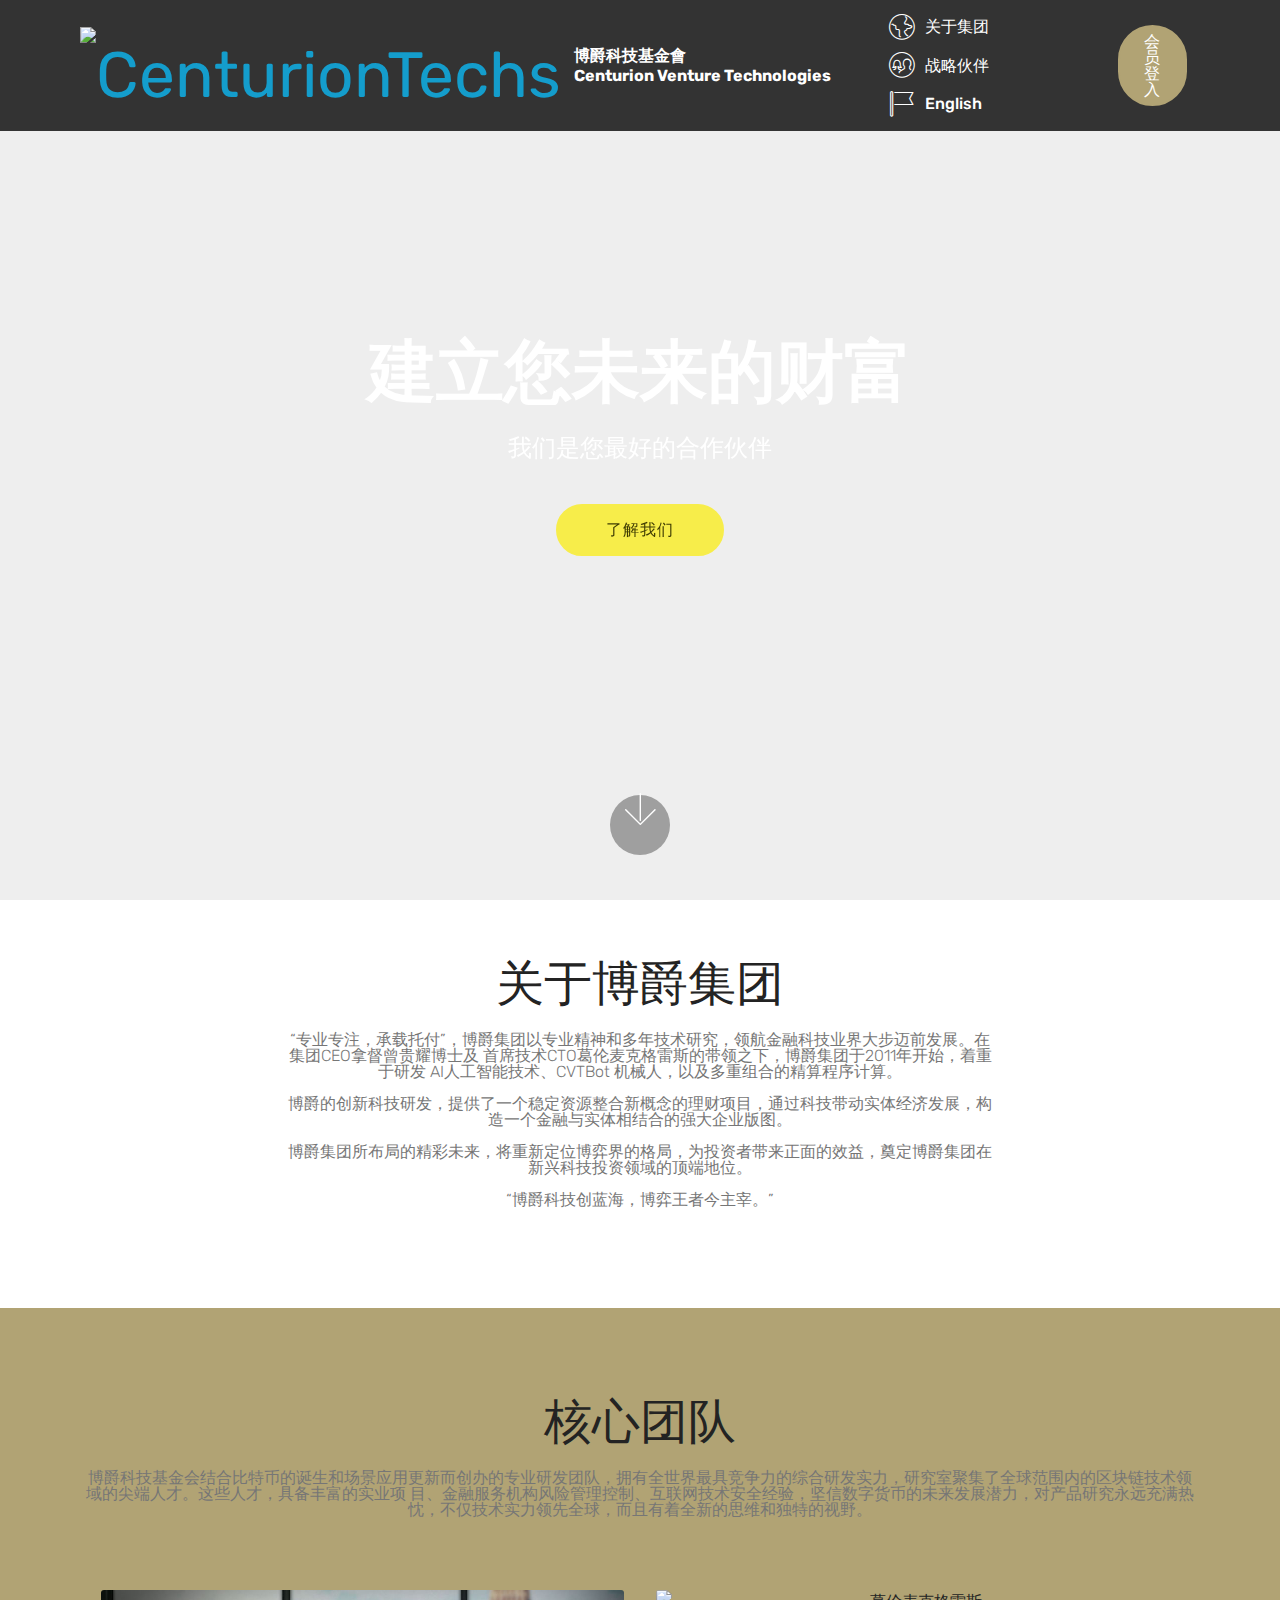
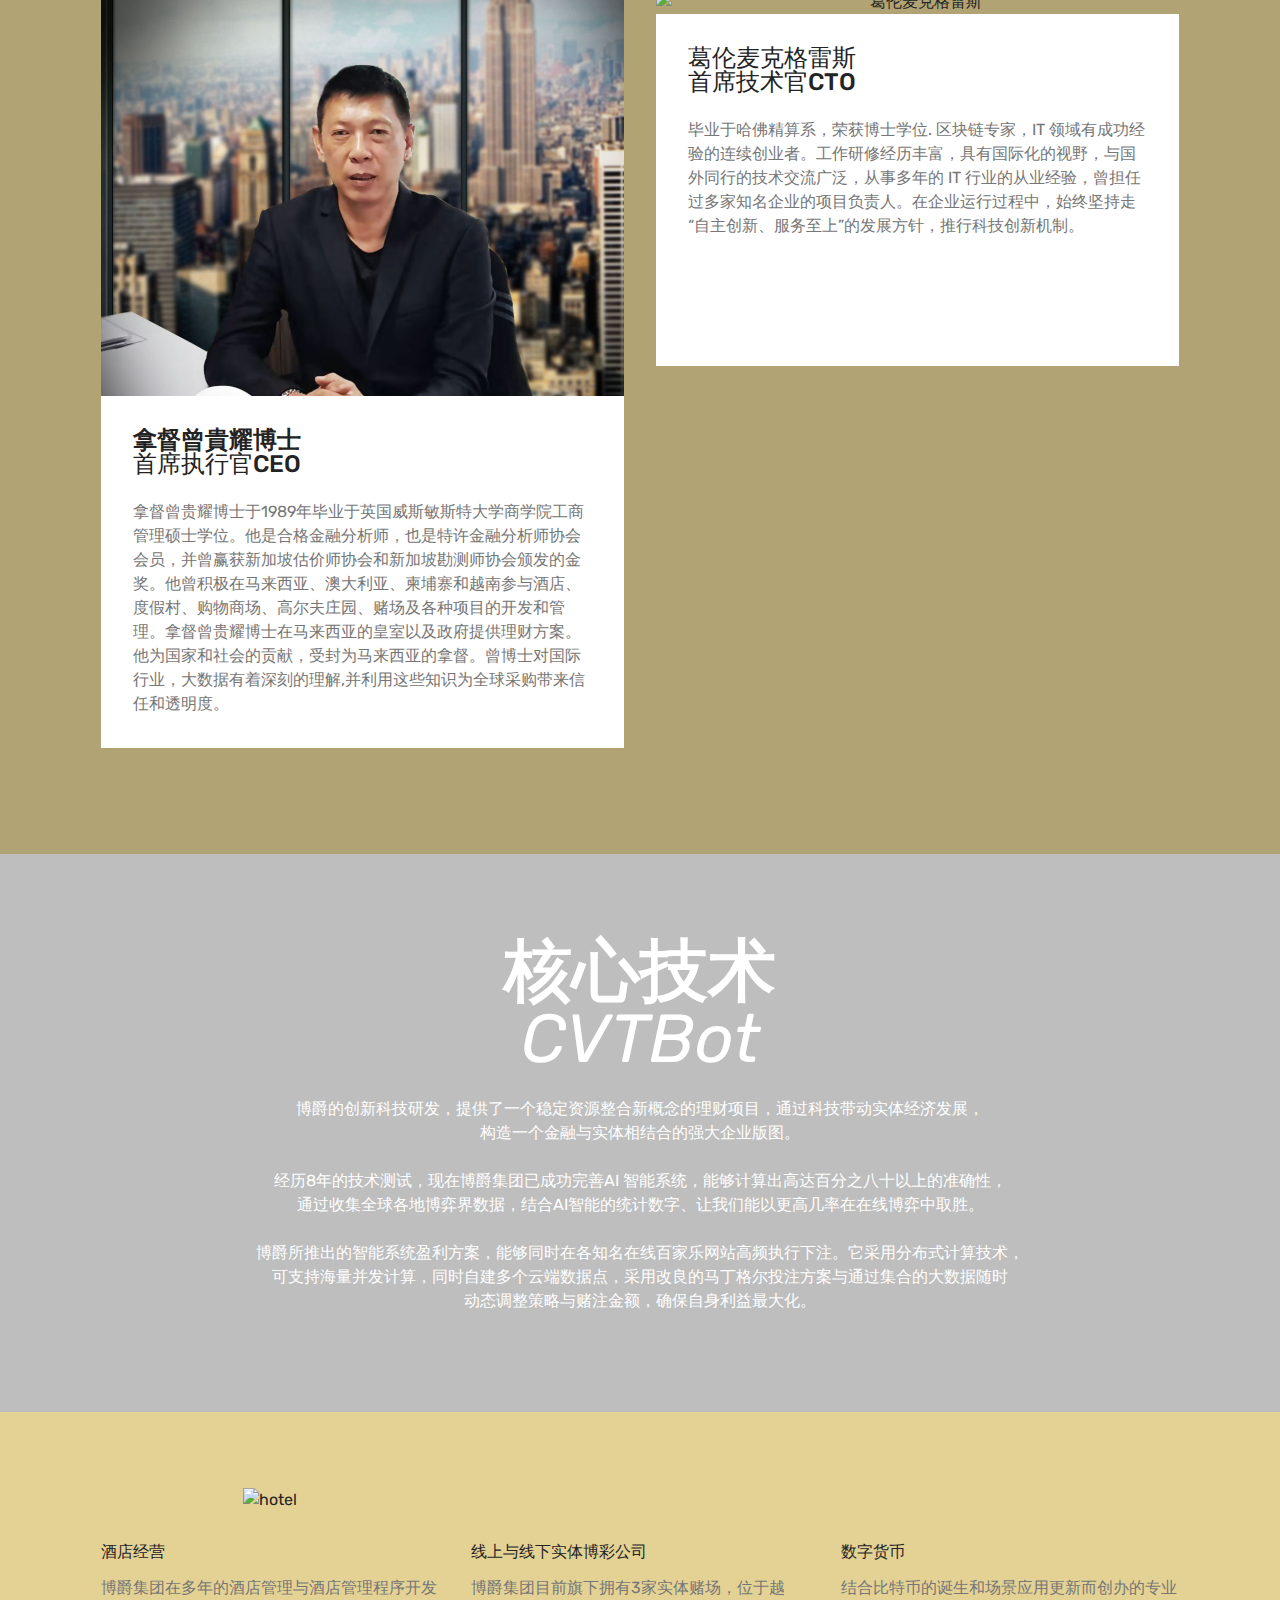
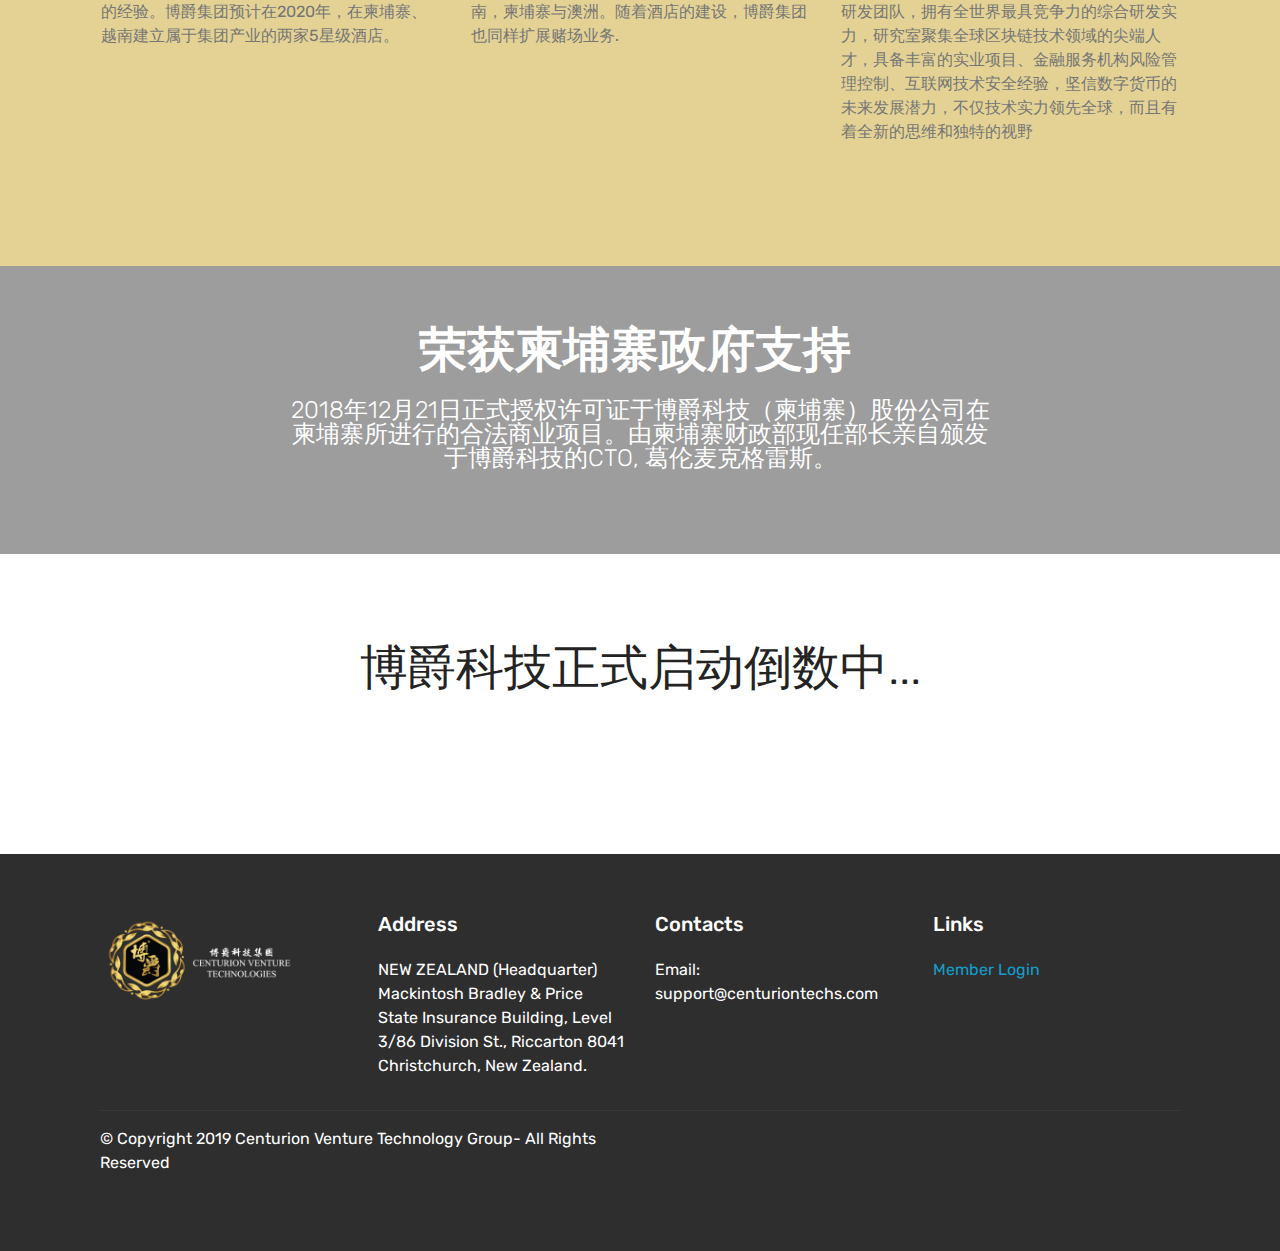
==== commit 62fcff4d: "create github pages" ====
--- a/index.html
+++ b/index.html
@@ -49,21 +49,18 @@
         </div>
         <div class="collapse navbar-collapse" id="navbarSupportedContent">
             <ul class="navbar-nav nav-dropdown" data-app-modern-menu="true"><li class="nav-item">
-                    <a class="nav-link link text-white display-4" href="about_us.html">
-                        <span class="mbri-home mbr-iconfont mbr-iconfont-btn"></span>
+                    <a class="nav-link link text-white display-4" href="about_us.html" aria-expanded="false"><span class="mbri-globe mbr-iconfont mbr-iconfont-btn"></span>
                         关于集团</a>
                 </li>
                 <li class="nav-item">
-                    <a class="nav-link link text-white display-4" href="partnership.html">
-                        <span class="mbri-search mbr-iconfont mbr-iconfont-btn"></span>
-                        战略伙伴</a>
-                </li></ul>
+                    <a class="nav-link link text-white display-4" href="partnership.html" aria-expanded="false"><span class="mbri-users mbr-iconfont mbr-iconfont-btn"></span>战略伙伴</a>
+                </li><li class="nav-item"><a class="nav-link link text-white display-4" href="http://en.centuriontechs.com" aria-expanded="false"><span class="mbri-flag mbr-iconfont mbr-iconfont-btn"></span>English</a></li></ul>
             <div class="navbar-buttons mbr-section-btn"><a class="btn btn-sm btn-danger display-4" href="http://login.centuriontechs.com/Login_m.aspx">会员登入</a></div>
         </div>
     </nav>
 </section>
 
-<section class="engine"><a href="https://mobirise.info/r">free bootstrap template</a></section><section class="cid-qTkA127IK8 mbr-fullscreen mbr-parallax-background" id="header2-1">
+<section class="engine"><a href="https://mobirise.info/l">free website templates</a></section><section class="cid-qTkA127IK8 mbr-fullscreen mbr-parallax-background" id="header2-1">
 
     
 
@@ -245,12 +242,12 @@
 <section class="countdown1 cid-rE6kQvs1zP" id="countdown1-e">
     
     
-    
+    <div class="mbr-overlay" style="opacity: 0.6; background-color: rgb(255, 255, 255);">
+    </div>
     <div class="container ">
         <h2 class="mbr-section-title pb-3 align-center mbr-fonts-style display-2">博爵科技正式启动倒数中...</h2>
+        </div>
         
-        
-    </div>
     <div class="container countdown-cont align-center">
         <div class="daysCountdown" title="Days"></div>
         <div class="hoursCountdown" title="Hours"></div> 
@@ -260,6 +257,11 @@
         </div>
     </div>
 </section>
+
+<div id="custom-html-g"><!-- Type valid HTML here -->
+
+<div>
+<script src="https://www.powr.io/powr.js?platform=mobirise"></script><div class="powr-hit-counter" id="37ac99b4_1570343999"></div></div></div>
 
 <section class="cid-qTkAaeaxX5" id="footer1-2">
 
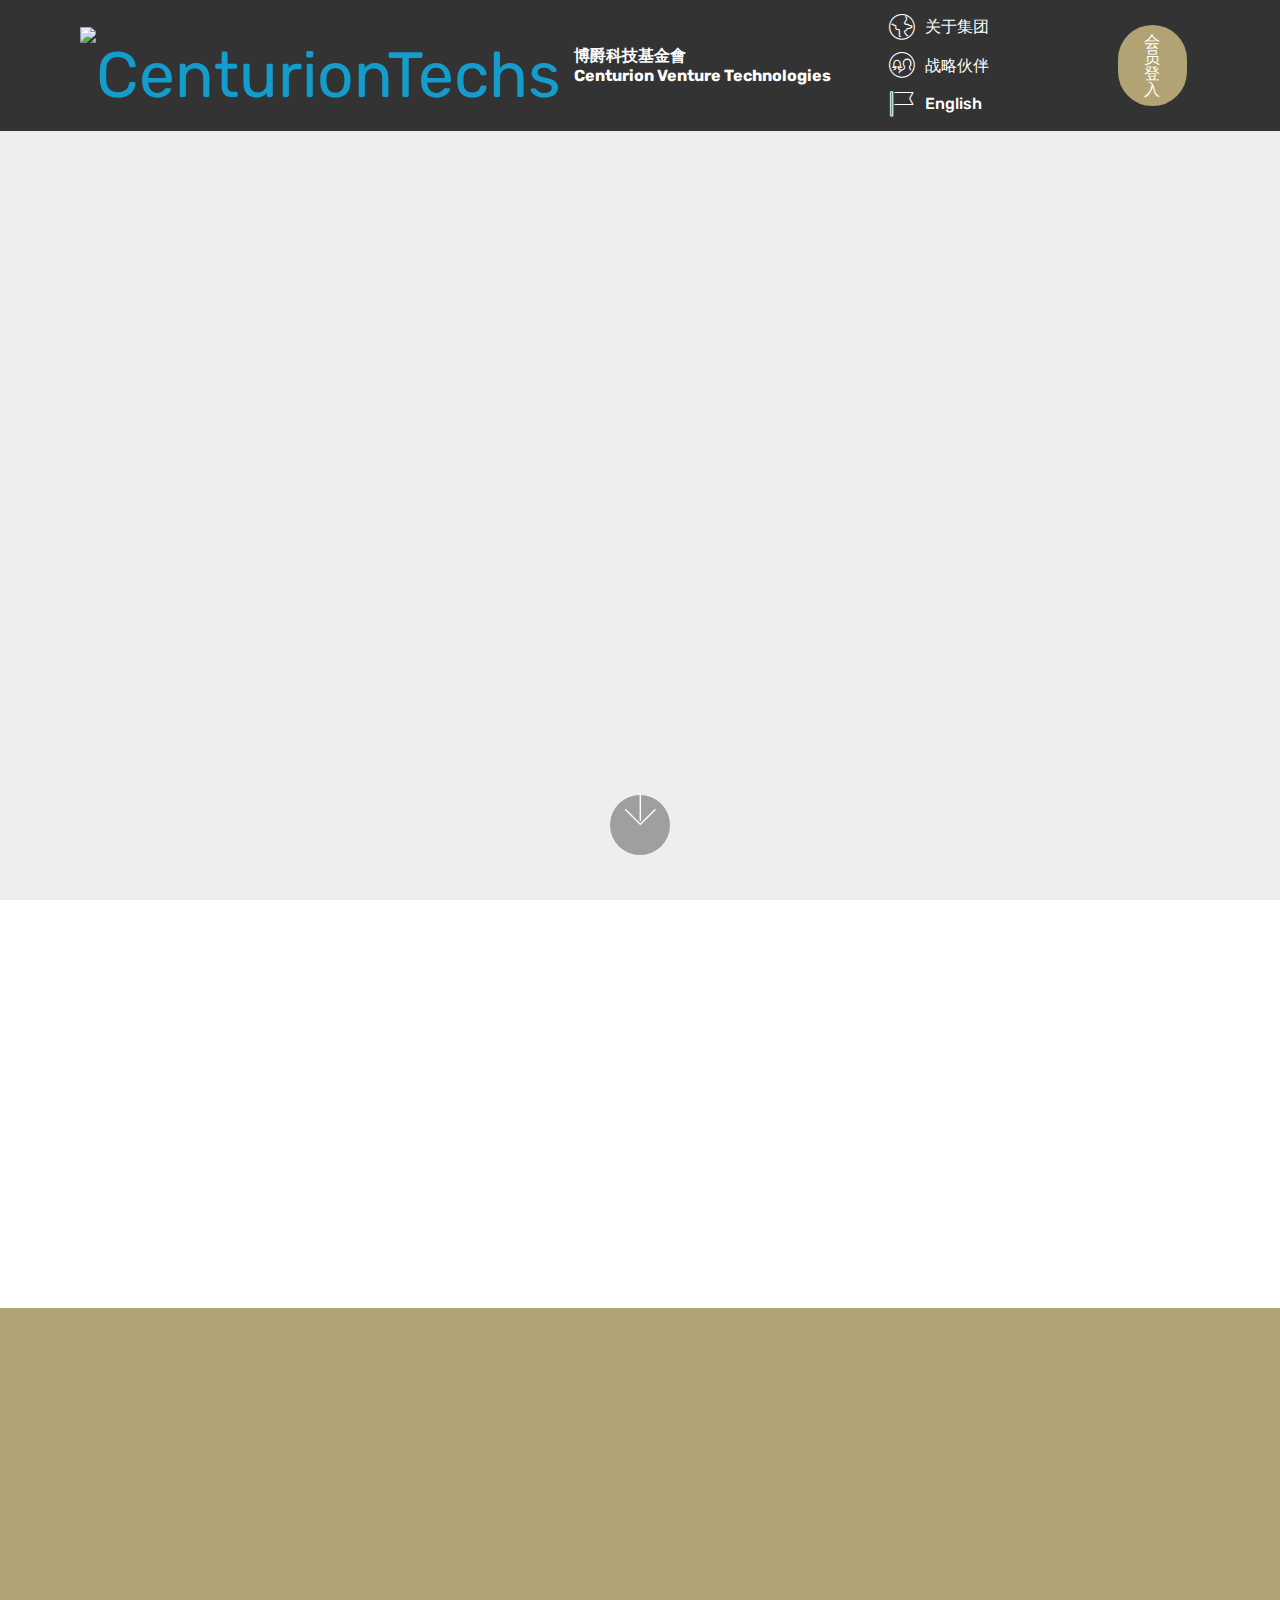
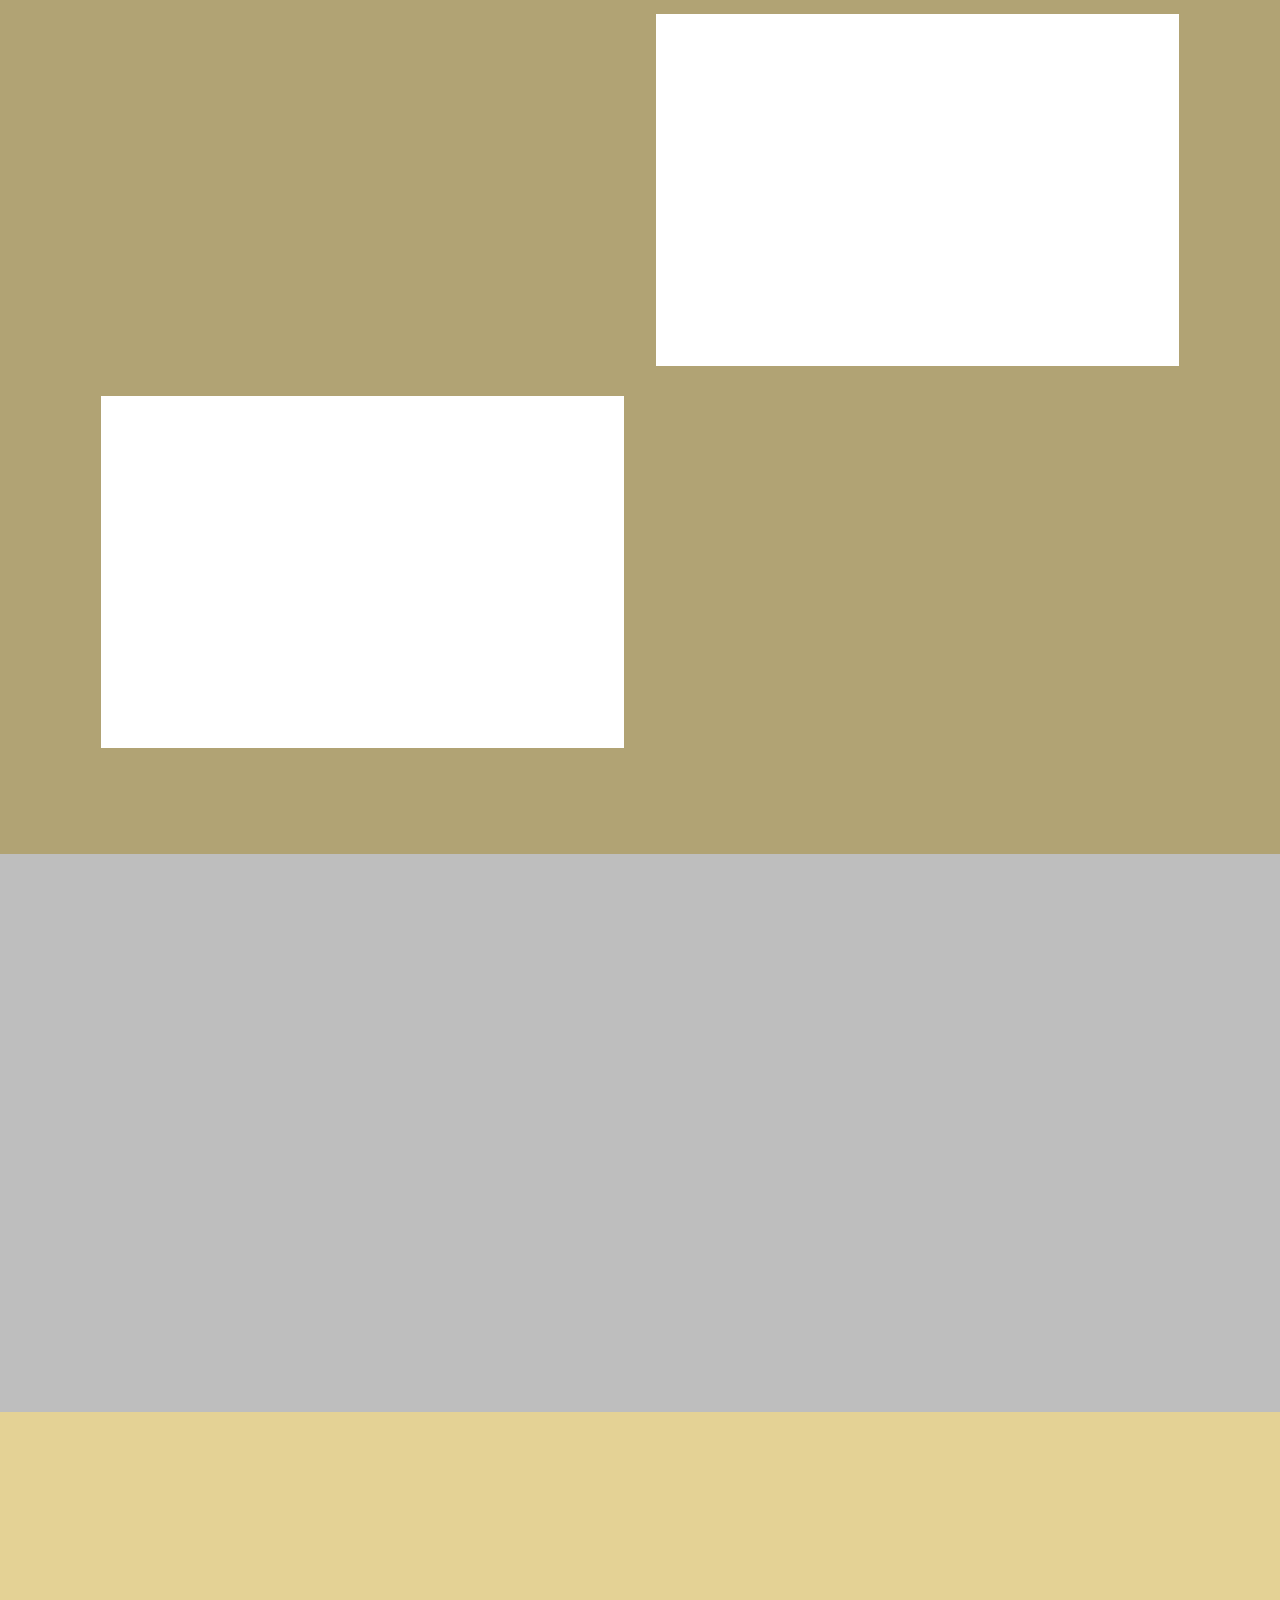
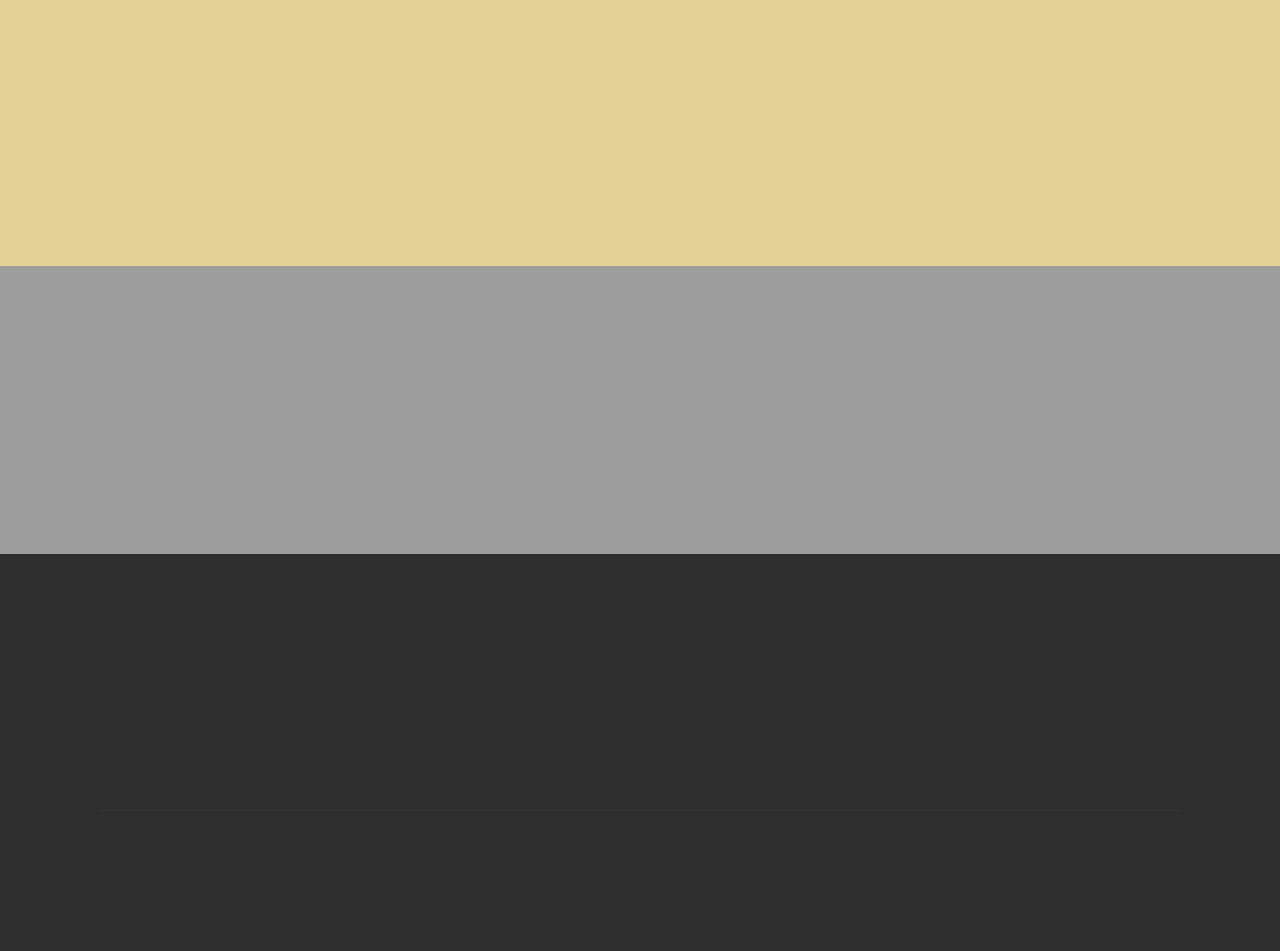
==== commit 2910587a: "create github pages" ====
--- a/index.html
+++ b/index.html
@@ -1,10 +1,10 @@
 <!DOCTYPE html>
 <html  >
 <head>
-  <!-- Site made with Mobirise Website Builder v4.10.15, https://mobirise.com -->
+  <!-- Site made with Mobirise Website Builder v4.11.4, https://mobirise.com -->
   <meta charset="UTF-8">
   <meta http-equiv="X-UA-Compatible" content="IE=edge">
-  <meta name="generator" content="Mobirise v4.10.15, mobirise.com">
+  <meta name="generator" content="Mobirise v4.11.4, mobirise.com">
   <meta name="viewport" content="width=device-width, initial-scale=1, minimum-scale=1">
   <link rel="shortcut icon" href="assets/images/cvt-logo-only-166x153.png" type="image/x-icon">
   <meta name="description" content="">
@@ -17,6 +17,7 @@
   <link rel="stylesheet" href="assets/socicon/css/styles.css">
   <link rel="stylesheet" href="assets/dropdown/css/style.css">
   <link rel="stylesheet" href="assets/tether/tether.min.css">
+  <link rel="stylesheet" href="assets/animatecss/animate.min.css">
   <link rel="stylesheet" href="assets/theme/css/style.css">
   <link rel="preload" as="style" href="assets/mobirise/css/mbr-additional.css"><link rel="stylesheet" href="assets/mobirise/css/mbr-additional.css" type="text/css">
   
@@ -60,7 +61,7 @@
     </nav>
 </section>
 
-<section class="engine"><a href="https://mobirise.info/l">free website templates</a></section><section class="cid-qTkA127IK8 mbr-fullscreen mbr-parallax-background" id="header2-1">
+<section class="engine"><a href="https://mobirise.info/c">free site builder</a></section><section class="cid-qTkA127IK8 mbr-fullscreen mbr-parallax-background" id="header2-1">
 
     
 
@@ -69,12 +70,10 @@
     <div class="container align-center">
         <div class="row justify-content-md-center">
             <div class="mbr-white col-md-10">
-                <h1 class="mbr-section-title mbr-bold pb-3 mbr-fonts-style display-1">建立您未来的财富</h1>
-                
-                <p class="mbr-text pb-3 mbr-fonts-style display-5">
-                    我们是您最好的合作伙伴
-                </p>
-                <div class="mbr-section-btn"><a class="btn btn-md btn-success display-4" href="index.html#content4-3">了解我们</a></div>
+                
+                
+                
+                
             </div>
         </div>
     </div>
@@ -235,25 +234,6 @@
                 
                 
             </div>
-        </div>
-    </div>
-</section>
-
-<section class="countdown1 cid-rE6kQvs1zP" id="countdown1-e">
-    
-    
-    <div class="mbr-overlay" style="opacity: 0.6; background-color: rgb(255, 255, 255);">
-    </div>
-    <div class="container ">
-        <h2 class="mbr-section-title pb-3 align-center mbr-fonts-style display-2">博爵科技正式启动倒数中...</h2>
-        </div>
-        
-    <div class="container countdown-cont align-center">
-        <div class="daysCountdown" title="Days"></div>
-        <div class="hoursCountdown" title="Hours"></div> 
-        <div class="minutesCountdown" title="Minutes"></div> 
-        <div class="secondsCountdown" title="Seconds"></div>
-        <div class="countdown pt-5 mt-2" data-due-date="2019/10/18"> 
         </div>
     </div>
 </section>
@@ -327,13 +307,14 @@
   <script src="assets/dropdown/js/nav-dropdown.js"></script>
   <script src="assets/dropdown/js/navbar-dropdown.js"></script>
   <script src="assets/tether/tether.min.js"></script>
+  <script src="assets/viewportchecker/jquery.viewportchecker.js"></script>
   <script src="assets/parallax/jarallax.min.js"></script>
   <script src="assets/mbr-popup-btns/mbr-popup-btns.js"></script>
   <script src="assets/playervimeo/vimeo_player.js"></script>
-  <script src="assets/countdown/jquery.countdown.min.js"></script>
   <script src="assets/touchswipe/jquery.touch-swipe.min.js"></script>
   <script src="assets/theme/js/script.js"></script>
   
   
-</body>
+  <input name="animation" type="hidden">
+  </body>
 </html>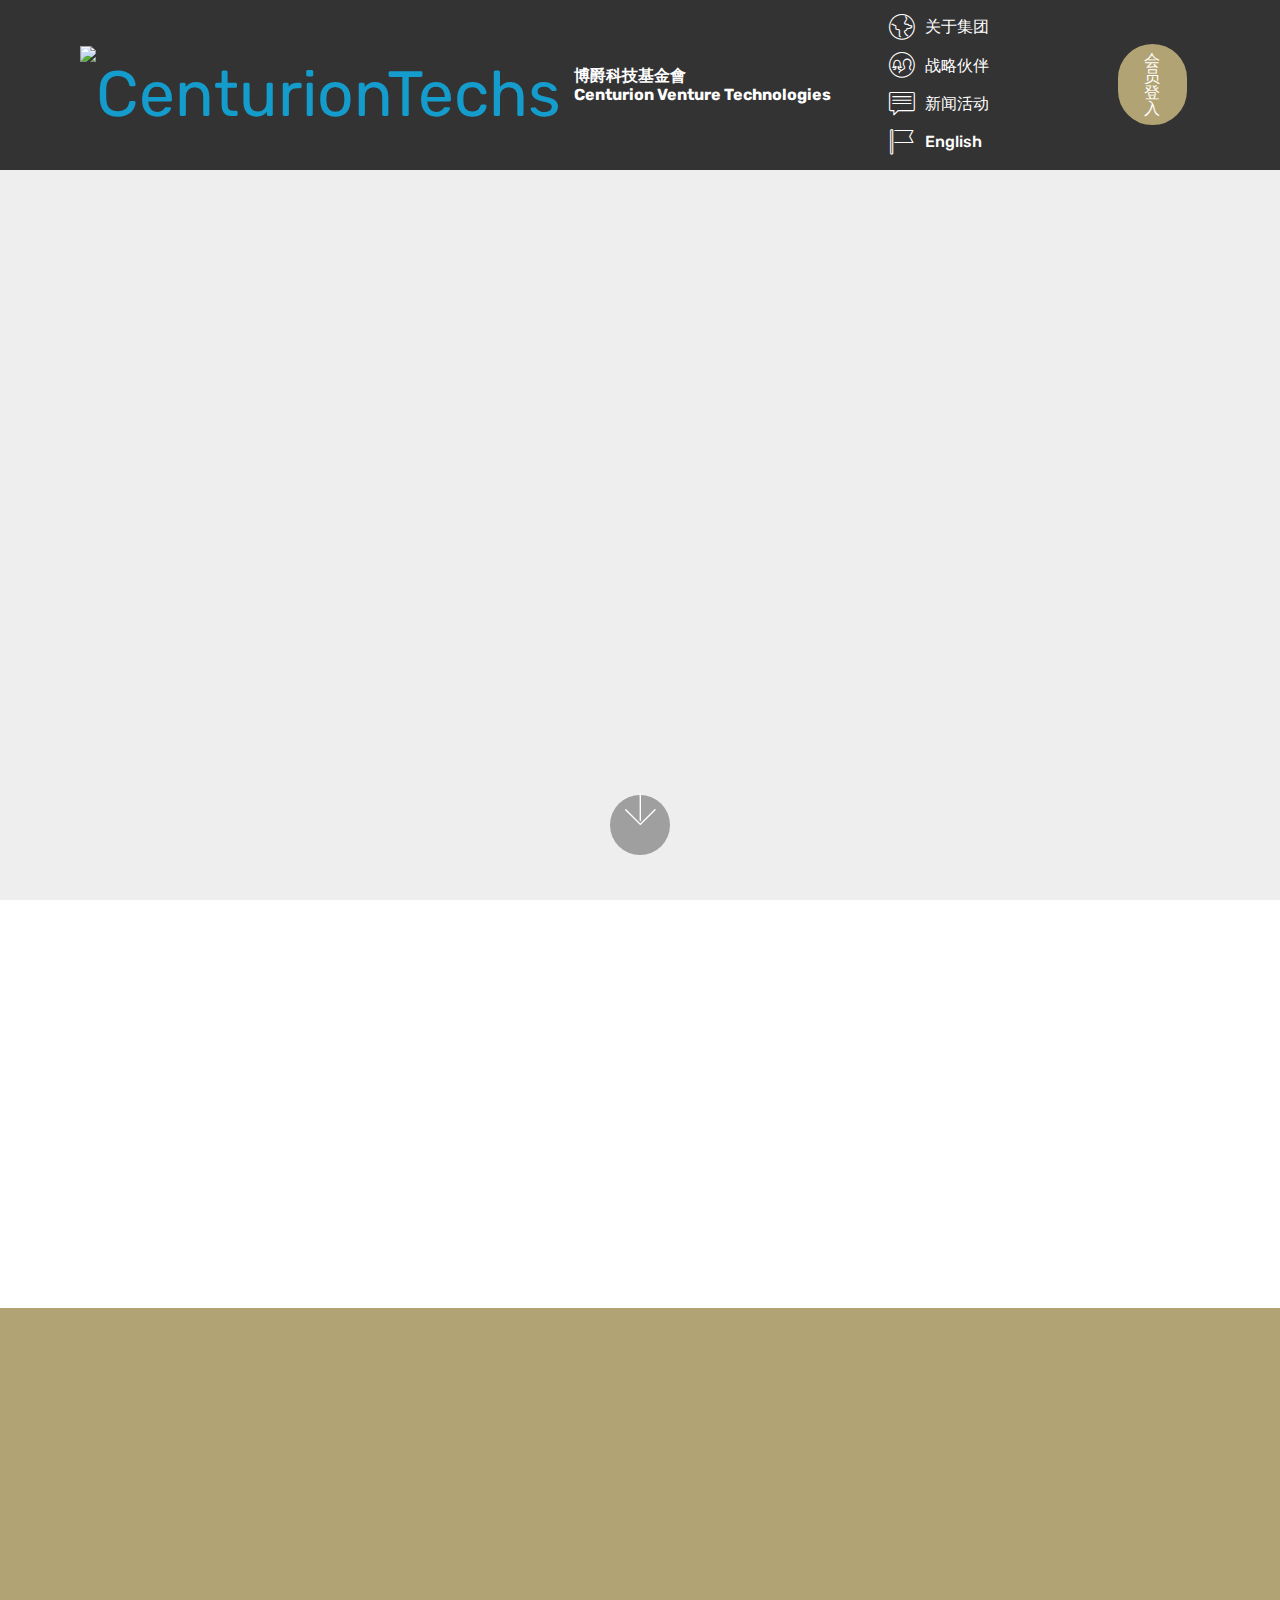
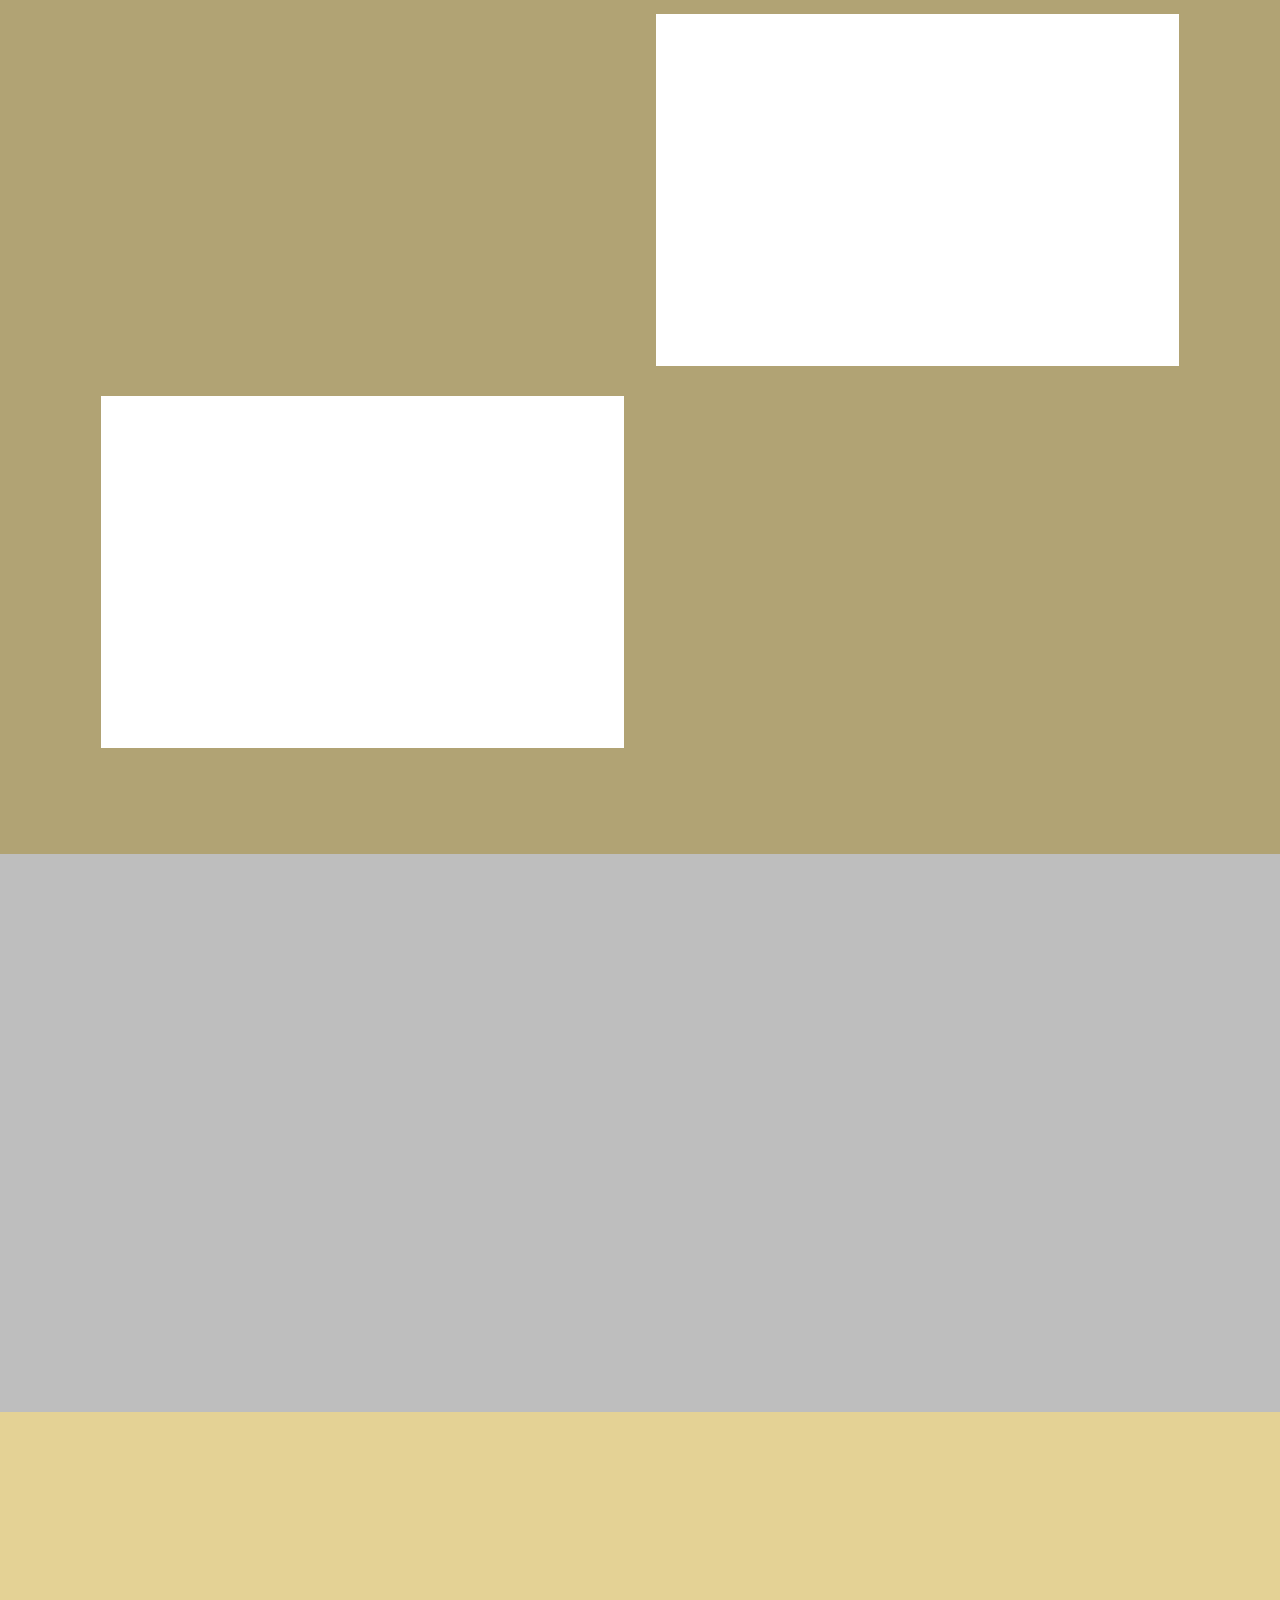
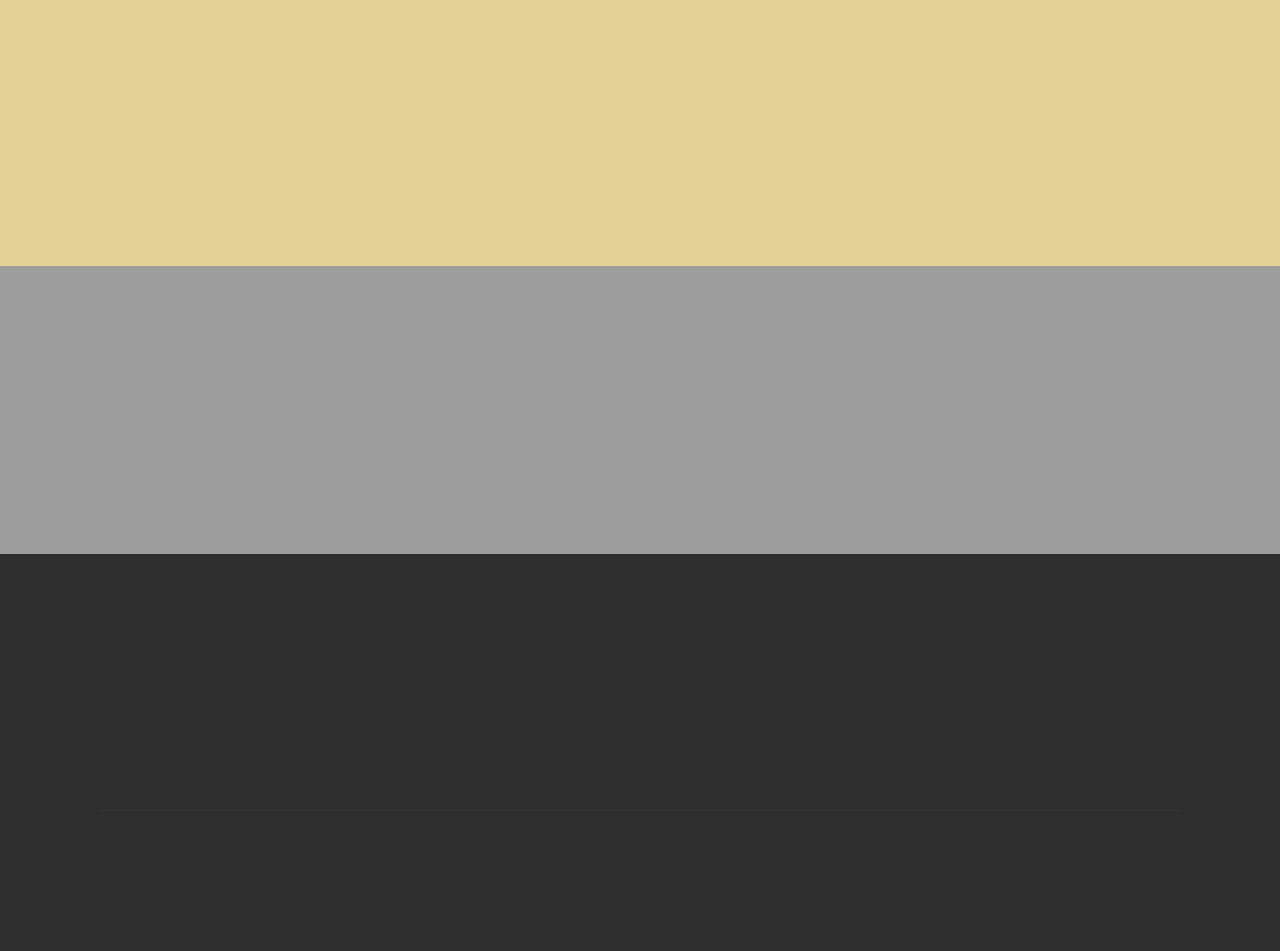
==== commit b834c882: "create github pages" ====
--- a/index.html
+++ b/index.html
@@ -55,13 +55,13 @@
                 </li>
                 <li class="nav-item">
                     <a class="nav-link link text-white display-4" href="partnership.html" aria-expanded="false"><span class="mbri-users mbr-iconfont mbr-iconfont-btn"></span>战略伙伴</a>
-                </li><li class="nav-item"><a class="nav-link link text-white display-4" href="http://en.centuriontechs.com" aria-expanded="false"><span class="mbri-flag mbr-iconfont mbr-iconfont-btn"></span>English</a></li></ul>
+                </li><li class="nav-item"><a class="nav-link link text-white display-4" href="news.html" aria-expanded="false"><span class="mbri-chat mbr-iconfont mbr-iconfont-btn"></span>新闻活动</a></li><li class="nav-item"><a class="nav-link link text-white display-4" href="http://en.centuriontechs.com" aria-expanded="false"><span class="mbri-flag mbr-iconfont mbr-iconfont-btn"></span>English</a></li></ul>
             <div class="navbar-buttons mbr-section-btn"><a class="btn btn-sm btn-danger display-4" href="http://login.centuriontechs.com/Login_m.aspx">会员登入</a></div>
         </div>
     </nav>
 </section>
 
-<section class="engine"><a href="https://mobirise.info/c">free site builder</a></section><section class="cid-qTkA127IK8 mbr-fullscreen mbr-parallax-background" id="header2-1">
+<section class="engine"><a href="https://mobirise.info/f">simple web builder</a></section><section class="cid-qTkA127IK8 mbr-fullscreen mbr-parallax-background" id="header2-1">
 
     
 
